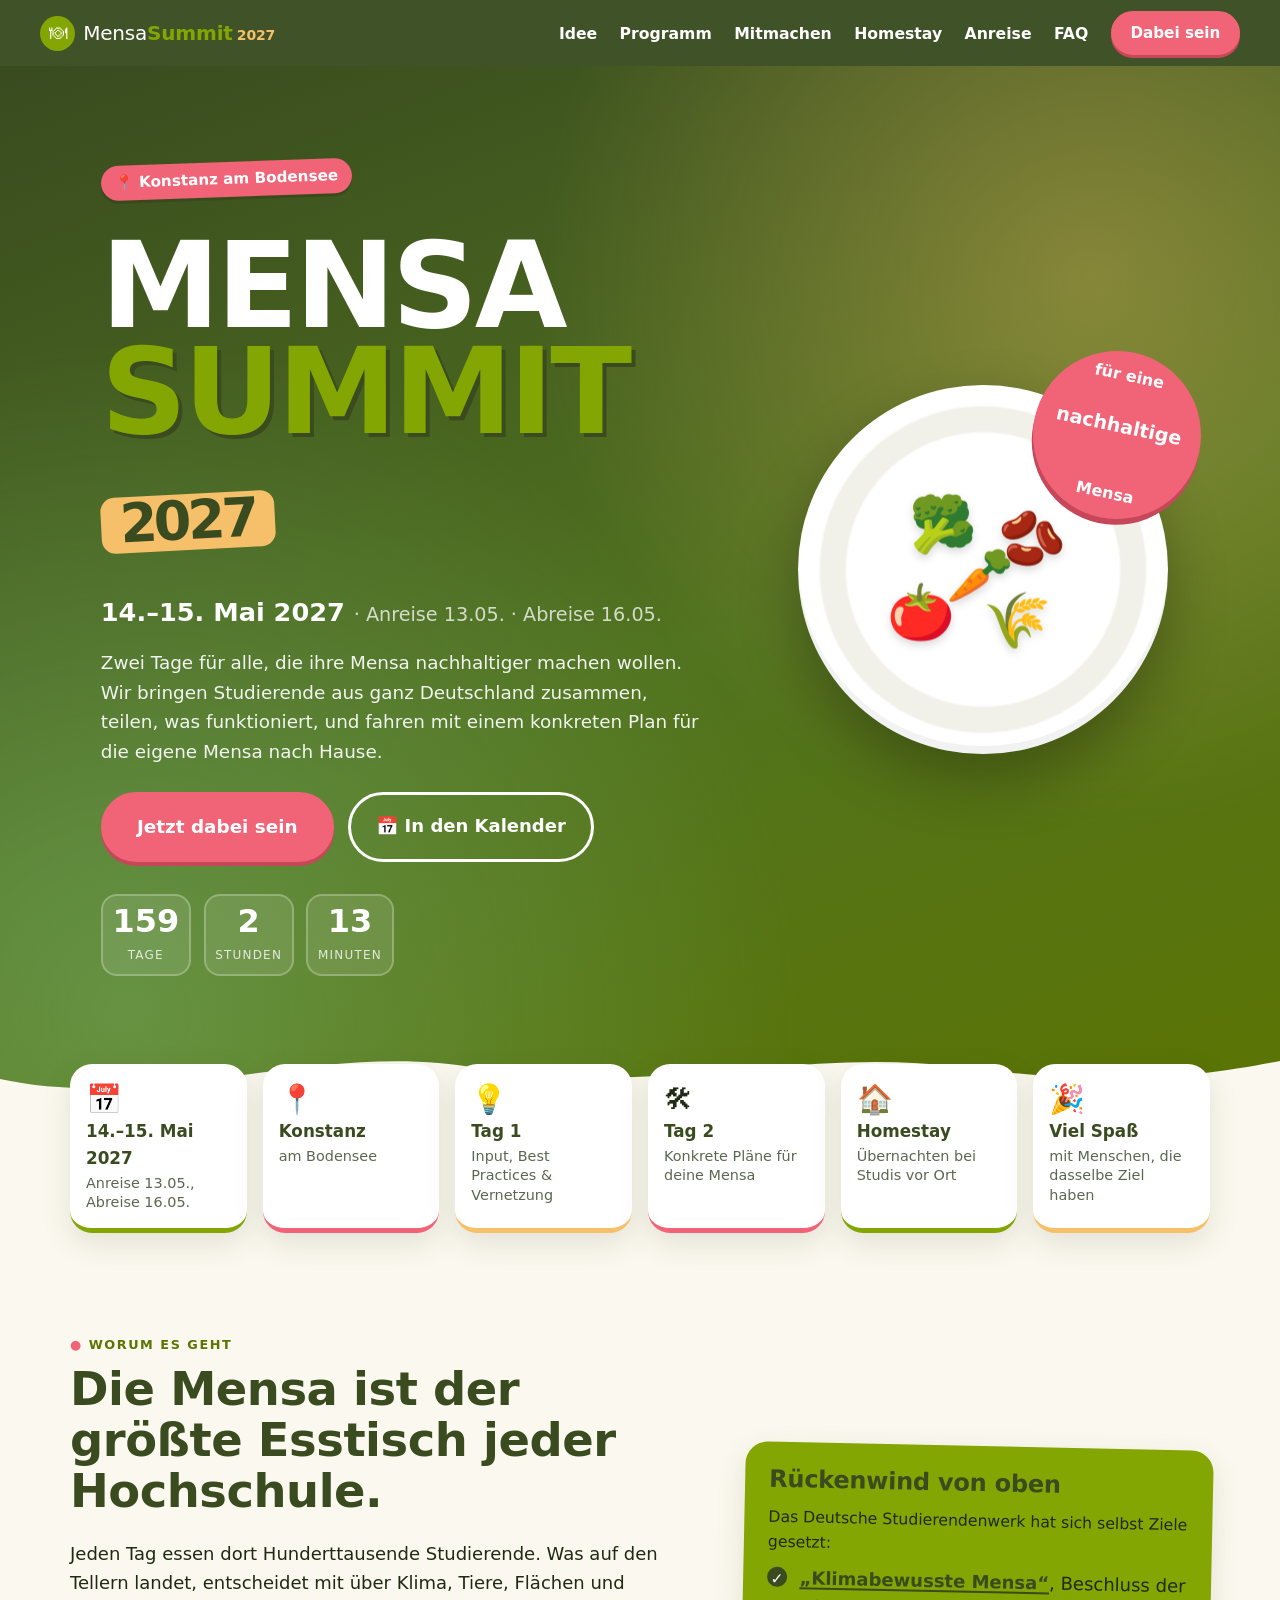
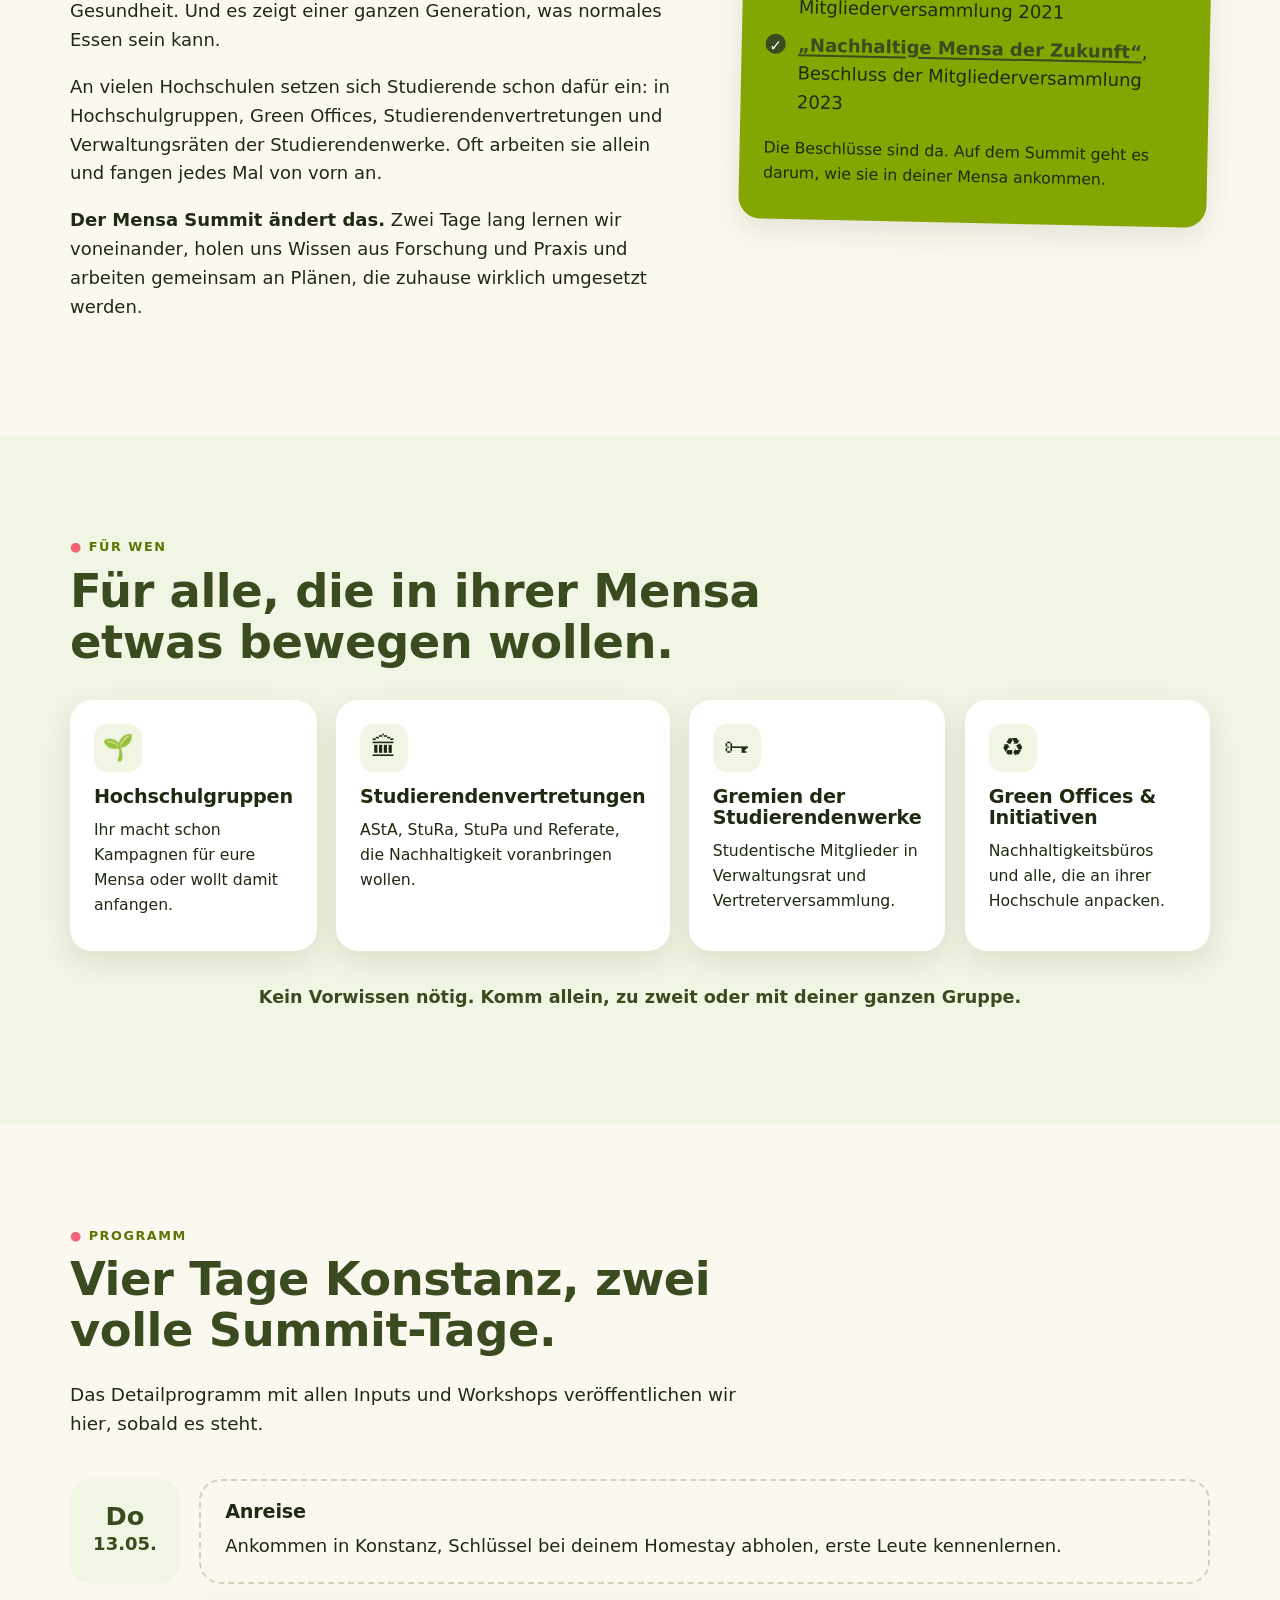
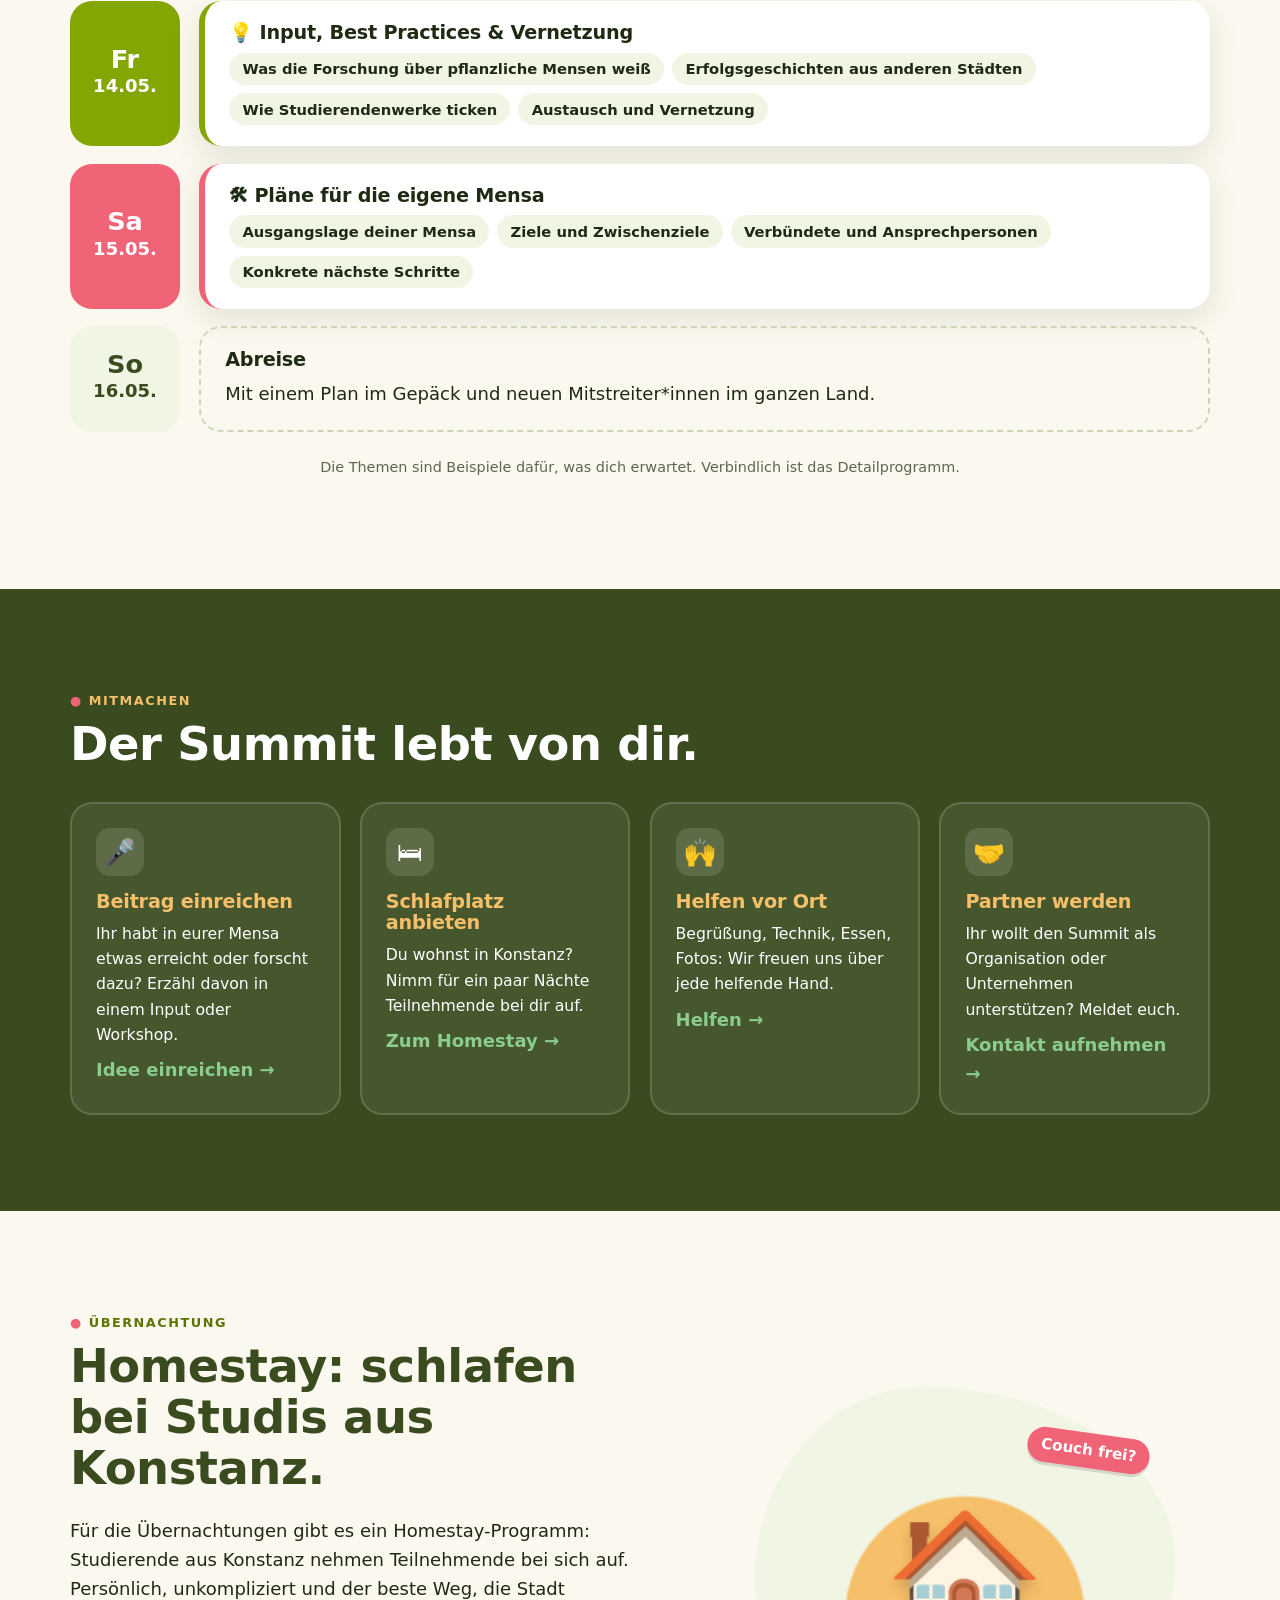
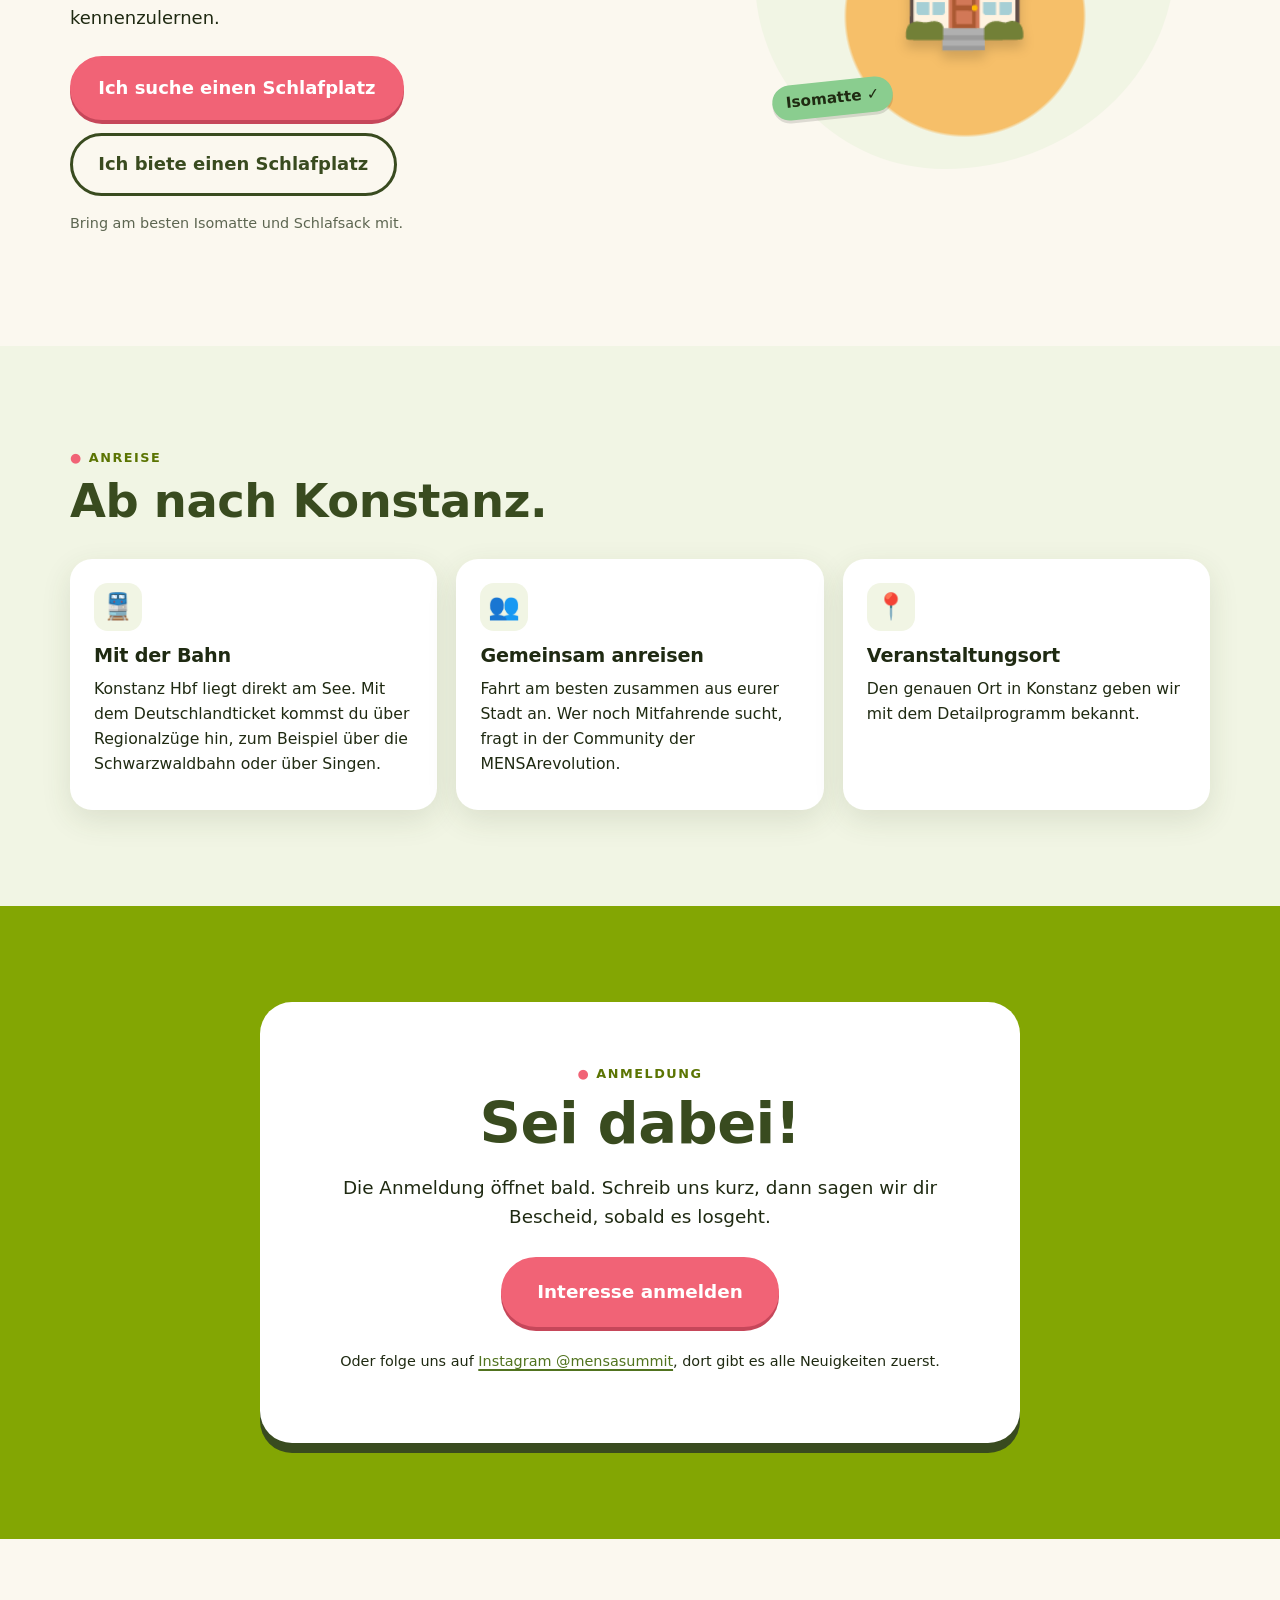
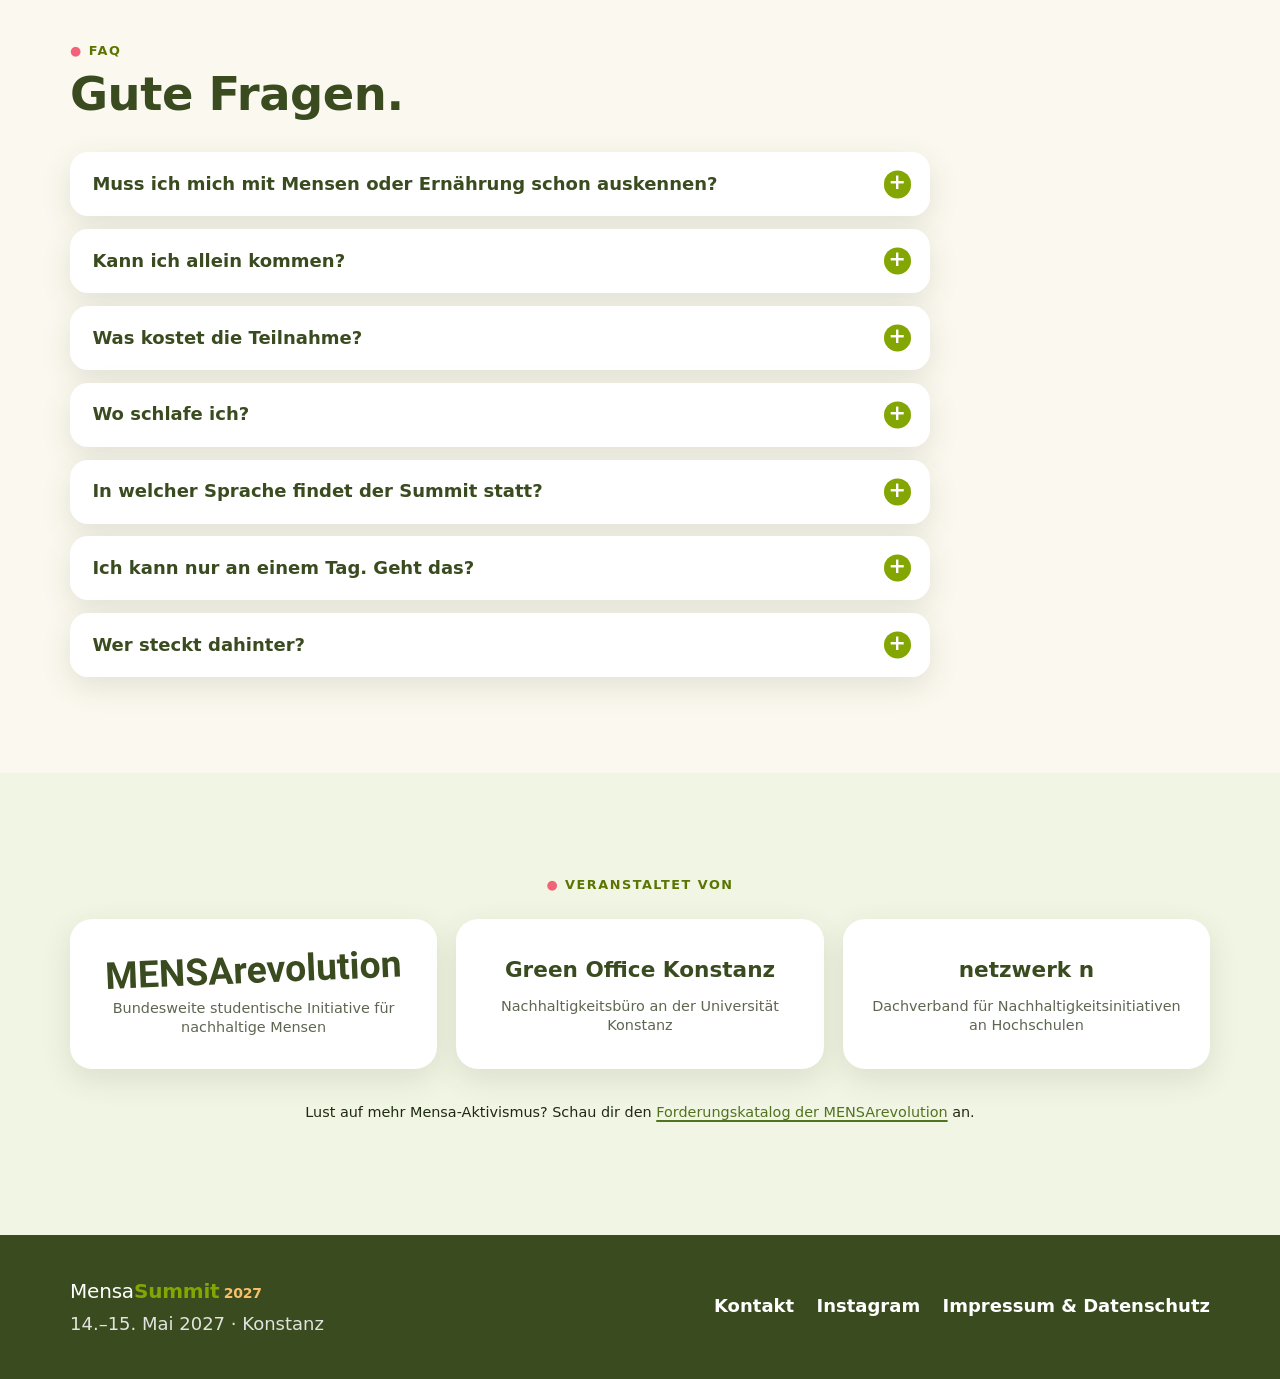
==== index.html @ f83cb402 "Mensa Summit 2027 website: one-page site, config for open links, Impressum page, share image, calend" ====
<!DOCTYPE html>
<html lang="de">
<head>
  <meta charset="utf-8">
  <meta name="viewport" content="width=device-width, initial-scale=1">
  <title>Mensa Summit 2027 · Konstanz · 14.–15. Mai</title>
  <meta name="description" content="Der Mensa Summit 2027 in Konstanz: zwei Tage für Studierende aus ganz Deutschland, die ihre Mensa nachhaltiger machen wollen. Input, Best Practices, Vernetzung und konkrete Pläne für die eigene Mensa.">
  <meta property="og:title" content="Mensa Summit 2027 · Konstanz">
  <meta property="og:description" content="14.–15. Mai 2027. Zwei Tage für nachhaltige Hochschulgastronomie: Input, Best Practices, Vernetzung und konkrete Pläne für deine Mensa.">
  <meta property="og:type" content="website">
  <meta property="og:image" content="assets/og-image.png">
  <meta name="twitter:card" content="summary_large_image">
  <meta name="theme-color" content="#394b1f">
  <link rel="icon" href="assets/favicon.svg" type="image/svg+xml">
  <link rel="preload" href="assets/fonts/heebo-latin.woff2" as="font" type="font/woff2" crossorigin>
  <link rel="stylesheet" href="styles.css">
</head>
<body>

<a class="skip" href="#main">Zum Inhalt springen</a>

<header class="nav" id="top">
  <a class="brand" href="#top" aria-label="Mensa Summit 2027, zum Seitenanfang">
    <span class="brand-mark" aria-hidden="true">🍽</span>
    <span class="brand-text">Mensa<b>Summit</b><small>2027</small></span>
  </a>
  <button class="nav-toggle" aria-expanded="false" aria-controls="nav-links" aria-label="Menü öffnen">
    <span></span><span></span><span></span>
  </button>
  <nav id="nav-links" class="nav-links">
    <a href="#idee">Idee</a>
    <a href="#programm">Programm</a>
    <a href="#mitmachen">Mitmachen</a>
    <a href="#homestay">Homestay</a>
    <a href="#anreise">Anreise</a>
    <a href="#faq">FAQ</a>
    <a class="btn btn-small" href="#anmelden" data-link="registration">Dabei sein</a>
  </nav>
</header>

<main id="main">

  <!-- HERO -->
  <section class="hero">
    <div class="hero-inner">
      <p class="hero-kicker"><span class="sticker sticker-pink">📍 Konstanz am Bodensee</span></p>
      <h1>
        <span class="line">Mensa</span>
        <span class="line line-accent">Summit</span>
        <span class="line line-year">2027</span>
      </h1>
      <p class="hero-date">14.–15. Mai 2027 <span class="muted">· Anreise 13.05. · Abreise 16.05.</span></p>
      <p class="hero-lead">Zwei Tage für alle, die ihre Mensa nachhaltiger machen wollen. Wir bringen Studierende aus ganz Deutschland zusammen, teilen, was funktioniert, und fahren mit einem konkreten Plan für die eigene Mensa nach Hause.</p>
      <div class="hero-cta">
        <a class="btn btn-big" href="#anmelden" data-link="registration">Jetzt dabei sein</a>
        <a class="btn btn-ghost" href="assets/mensa-summit-2027.ics" download>📅 In den Kalender</a>
      </div>

      <div class="countdown" aria-live="polite" data-target="2027-05-14T09:00:00+02:00">
        <div><span data-unit="d">–</span><small>Tage</small></div>
        <div><span data-unit="h">–</span><small>Stunden</small></div>
        <div><span data-unit="m">–</span><small>Minuten</small></div>
      </div>
    </div>

    <div class="hero-art" aria-hidden="true">
      <div class="plate">
        <span class="plate-emoji e1">🥦</span>
        <span class="plate-emoji e2">🫘</span>
        <span class="plate-emoji e3">🍅</span>
        <span class="plate-emoji e4">🌾</span>
        <span class="plate-emoji e5">🥕</span>
      </div>
      <span class="badge badge-rot">für eine<br><b>nachhaltige</b><br>Mensa</span>
    </div>

    <svg class="waves" viewBox="0 0 1440 120" preserveAspectRatio="none" aria-hidden="true">
      <path d="M0,64 C180,110 360,10 540,50 C720,90 900,20 1080,48 C1260,76 1350,60 1440,40 L1440,120 L0,120 Z"/>
    </svg>
  </section>

  <!-- HARD FACTS -->
  <section class="facts" aria-label="Das Wichtigste auf einen Blick">
    <ul class="fact-grid">
      <li><span class="fact-icon">📅</span><b>14.–15. Mai 2027</b><span>Anreise 13.05., Abreise 16.05.</span></li>
      <li><span class="fact-icon">📍</span><b>Konstanz</b><span>am Bodensee</span></li>
      <li><span class="fact-icon">💡</span><b>Tag 1</b><span>Input, Best Practices &amp; Vernetzung</span></li>
      <li><span class="fact-icon">🛠</span><b>Tag 2</b><span>Konkrete Pläne für deine Mensa</span></li>
      <li><span class="fact-icon">🏠</span><b>Homestay</b><span>Übernachten bei Studis vor Ort</span></li>
      <li><span class="fact-icon">🎉</span><b>Viel Spaß</b><span>mit Menschen, die dasselbe Ziel haben</span></li>
    </ul>
  </section>

  <!-- IDEE -->
  <section class="section" id="idee">
    <div class="split">
      <div>
        <p class="eyebrow">Worum es geht</p>
        <h2>Die Mensa ist der größte Esstisch jeder Hochschule.</h2>
        <p>Jeden Tag essen dort Hunderttausende Studierende. Was auf den Tellern landet, entscheidet mit über Klima, Tiere, Flächen und Gesundheit. Und es zeigt einer ganzen Generation, was normales Essen sein kann.</p>
        <p>An vielen Hochschulen setzen sich Studierende schon dafür ein: in Hochschulgruppen, Green Offices, Studierendenvertretungen und Verwaltungsräten der Studierendenwerke. Oft arbeiten sie allein und fangen jedes Mal von vorn an.</p>
        <p><b>Der Mensa Summit ändert das.</b> Zwei Tage lang lernen wir voneinander, holen uns Wissen aus Forschung und Praxis und arbeiten gemeinsam an Plänen, die zuhause wirklich umgesetzt werden.</p>
      </div>
      <aside class="card card-green">
        <h3>Rückenwind von oben</h3>
        <p>Das Deutsche Studierendenwerk hat sich selbst Ziele gesetzt:</p>
        <ul class="ticks">
          <li><a href="https://studierendenwerke.de/beitrag/klimabewusste-mensa" target="_blank" rel="noopener">„Klimabewusste Mensa“</a>, Beschluss der Mitgliederversammlung 2021</li>
          <li><a href="https://studierendenwerke.de/beitrag/nachhaltige-mensen-der-zukunft" target="_blank" rel="noopener">„Nachhaltige Mensa der Zukunft“</a>, Beschluss der Mitgliederversammlung 2023</li>
        </ul>
        <p class="small">Die Beschlüsse sind da. Auf dem Summit geht es darum, wie sie in deiner Mensa ankommen.</p>
      </aside>
    </div>
  </section>

  <!-- FÜR WEN -->
  <section class="section section-tint" id="fuer-wen">
    <p class="eyebrow">Für wen</p>
    <h2>Für alle, die in ihrer Mensa etwas bewegen wollen.</h2>
    <div class="cards cards-4">
      <article class="card"><span class="card-icon">🌱</span><h3>Hochschulgruppen</h3><p>Ihr macht schon Kampagnen für eure Mensa oder wollt damit anfangen.</p></article>
      <article class="card"><span class="card-icon">🏛</span><h3>Studierendenvertretungen</h3><p>AStA, StuRa, StuPa und Referate, die Nachhaltigkeit voranbringen wollen.</p></article>
      <article class="card"><span class="card-icon">🗝</span><h3>Gremien der Studierendenwerke</h3><p>Studentische Mitglieder in Verwaltungsrat und Vertreterversammlung.</p></article>
      <article class="card"><span class="card-icon">♻️</span><h3>Green Offices &amp; Initiativen</h3><p>Nachhaltigkeitsbüros und alle, die an ihrer Hochschule anpacken.</p></article>
    </div>
    <p class="center note">Kein Vorwissen nötig. Komm allein, zu zweit oder mit deiner ganzen Gruppe.</p>
  </section>

  <!-- PROGRAMM -->
  <section class="section" id="programm">
    <p class="eyebrow">Programm</p>
    <h2>Vier Tage Konstanz, zwei volle Summit-Tage.</h2>
    <p class="lead">Das Detailprogramm mit allen Inputs und Workshops veröffentlichen wir hier, sobald es steht.</p>

    <ol class="timeline">
      <li class="tl tl-quiet">
        <div class="tl-date"><b>Do</b><span>13.05.</span></div>
        <div class="tl-body">
          <h3>Anreise</h3>
          <p>Ankommen in Konstanz, Schlüssel bei deinem Homestay abholen, erste Leute kennenlernen.</p>
        </div>
      </li>
      <li class="tl tl-lime">
        <div class="tl-date"><b>Fr</b><span>14.05.</span></div>
        <div class="tl-body">
          <h3>💡 Input, Best Practices &amp; Vernetzung</h3>
          <ul class="chips">
            <li>Was die Forschung über pflanzliche Mensen weiß</li>
            <li>Erfolgsgeschichten aus anderen Städten</li>
            <li>Wie Studierendenwerke ticken</li>
            <li>Austausch und Vernetzung</li>
          </ul>
        </div>
      </li>
      <li class="tl tl-pink">
        <div class="tl-date"><b>Sa</b><span>15.05.</span></div>
        <div class="tl-body">
          <h3>🛠 Pläne für die eigene Mensa</h3>
          <ul class="chips">
            <li>Ausgangslage deiner Mensa</li>
            <li>Ziele und Zwischenziele</li>
            <li>Verbündete und Ansprechpersonen</li>
            <li>Konkrete nächste Schritte</li>
          </ul>
        </div>
      </li>
      <li class="tl tl-quiet">
        <div class="tl-date"><b>So</b><span>16.05.</span></div>
        <div class="tl-body">
          <h3>Abreise</h3>
          <p>Mit einem Plan im Gepäck und neuen Mitstreiter*innen im ganzen Land.</p>
        </div>
      </li>
    </ol>
    <p class="small muted center">Die Themen sind Beispiele dafür, was dich erwartet. Verbindlich ist das Detailprogramm.</p>
  </section>

  <!-- MITMACHEN -->
  <section class="section section-dark" id="mitmachen">
    <p class="eyebrow eyebrow-light">Mitmachen</p>
    <h2>Der Summit lebt von dir.</h2>
    <div class="cards cards-4">
      <article class="card card-on-dark">
        <span class="card-icon">🎤</span>
        <h3>Beitrag einreichen</h3>
        <p>Ihr habt in eurer Mensa etwas erreicht oder forscht dazu? Erzähl davon in einem Input oder Workshop.</p>
        <a class="link-arrow" href="#" data-link="submit">Idee einreichen</a>
      </article>
      <article class="card card-on-dark">
        <span class="card-icon">🛏</span>
        <h3>Schlafplatz anbieten</h3>
        <p>Du wohnst in Konstanz? Nimm für ein paar Nächte Teilnehmende bei dir auf.</p>
        <a class="link-arrow" href="#homestay">Zum Homestay</a>
      </article>
      <article class="card card-on-dark">
        <span class="card-icon">🙌</span>
        <h3>Helfen vor Ort</h3>
        <p>Begrüßung, Technik, Essen, Fotos: Wir freuen uns über jede helfende Hand.</p>
        <a class="link-arrow" href="#" data-link="helpers">Helfen</a>
      </article>
      <article class="card card-on-dark">
        <span class="card-icon">🤝</span>
        <h3>Partner werden</h3>
        <p>Ihr wollt den Summit als Organisation oder Unternehmen unterstützen? Meldet euch.</p>
        <a class="link-arrow" href="#" data-link="partners">Kontakt aufnehmen</a>
      </article>
    </div>
  </section>

  <!-- HOMESTAY -->
  <section class="section" id="homestay">
    <div class="split split-reverse">
      <div>
        <p class="eyebrow">Übernachtung</p>
        <h2>Homestay: schlafen bei Studis aus Konstanz.</h2>
        <p>Für die Übernachtungen gibt es ein Homestay-Programm: Studierende aus Konstanz nehmen Teilnehmende bei sich auf. Persönlich, unkompliziert und der beste Weg, die Stadt kennenzulernen.</p>
        <div class="two-btn">
          <a class="btn" href="#" data-link="homestaySeek">Ich suche einen Schlafplatz</a>
          <a class="btn btn-ghost-dark" href="#" data-link="homestayOffer">Ich biete einen Schlafplatz</a>
        </div>
        <p class="small muted">Bring am besten Isomatte und Schlafsack mit.</p>
      </div>
      <div class="homestay-art" aria-hidden="true">
        <span class="house">🏠</span>
        <span class="sticker sticker-yellow">Couch frei?</span>
        <span class="sticker sticker-mint">Isomatte ✓</span>
      </div>
    </div>
  </section>

  <!-- ANREISE -->
  <section class="section section-tint" id="anreise">
    <p class="eyebrow">Anreise</p>
    <h2>Ab nach Konstanz.</h2>
    <div class="cards cards-3">
      <article class="card">
        <span class="card-icon">🚆</span>
        <h3>Mit der Bahn</h3>
        <p>Konstanz Hbf liegt direkt am See. Mit dem Deutschlandticket kommst du über Regionalzüge hin, zum Beispiel über die Schwarzwaldbahn oder über Singen.</p>
      </article>
      <article class="card">
        <span class="card-icon">👥</span>
        <h3>Gemeinsam anreisen</h3>
        <p>Fahrt am besten zusammen aus eurer Stadt an. Wer noch Mitfahrende sucht, fragt in der Community der MENSArevolution.</p>
      </article>
      <article class="card">
        <span class="card-icon">📍</span>
        <h3>Veranstaltungsort</h3>
        <p>Den genauen Ort in Konstanz geben wir mit dem Detailprogramm bekannt.</p>
      </article>
    </div>
  </section>

  <!-- ANMELDEN -->
  <section class="section signup" id="anmelden">
    <div class="signup-box">
      <p class="eyebrow">Anmeldung</p>
      <h2>Sei dabei!</h2>
      <p class="lead" data-text="registrationNote">Die Anmeldung öffnet bald. Trag dich ein, dann sagen wir dir Bescheid, sobald es losgeht.</p>
      <a class="btn btn-big" href="#" data-link="registration" data-label="registrationLabel">Interesse anmelden</a>
      <p class="small">Oder folge uns auf <a href="https://www.instagram.com/mensasummit/" target="_blank" rel="noopener">Instagram @mensasummit</a>, dort gibt es alle Neuigkeiten zuerst.</p>
    </div>
  </section>

  <!-- FAQ -->
  <section class="section" id="faq">
    <p class="eyebrow">FAQ</p>
    <h2>Gute Fragen.</h2>
    <div class="faq">
      <details>
        <summary>Muss ich mich mit Mensen oder Ernährung schon auskennen?</summary>
        <p>Nein. Am ersten Tag gibt es Input für alle, und am zweiten Tag arbeitest du in kleinen Gruppen mit Leuten, die schon Erfahrung haben.</p>
      </details>
      <details>
        <summary>Kann ich allein kommen?</summary>
        <p>Klar. Der erste Tag ist auch zum Vernetzen da, du lernst also schnell Leute kennen. Und beim Homestay bist du sowieso nicht allein.</p>
      </details>
      <details>
        <summary>Was kostet die Teilnahme?</summary>
        <p>Alle Infos zu Kosten und Förderung der Anreise veröffentlichen wir mit der Anmeldung.</p>
      </details>
      <details>
        <summary>Wo schlafe ich?</summary>
        <p>Über das <a href="#homestay">Homestay-Programm</a> bei Studierenden aus Konstanz. Wer lieber unabhängig ist, findet in Konstanz auch Hostels und Pensionen.</p>
      </details>
      <details>
        <summary>In welcher Sprache findet der Summit statt?</summary>
        <p>Auf Deutsch.</p>
      </details>
      <details>
        <summary>Ich kann nur an einem Tag. Geht das?</summary>
        <p>Am meisten hast du von beiden Tagen, weil der zweite auf dem ersten aufbaut. Schreib uns trotzdem, wir finden eine Lösung.</p>
      </details>
      <details>
        <summary>Wer steckt dahinter?</summary>
        <p>Der Summit wird von der MENSArevolution, dem Green Office Konstanz und dem netzwerk n organisiert, ehrenamtlich und von Studierenden für Studierende.</p>
      </details>
    </div>
  </section>

  <!-- VERANSTALTER -->
  <section class="section section-tint organisers" id="veranstalter">
    <p class="eyebrow">Veranstaltet von</p>
    <div class="org-row">
      <a class="org" href="https://mensarevolution.de" target="_blank" rel="noopener">
        <img src="assets/mensarevolution.svg" alt="MENSArevolution" loading="lazy">
        <span>Bundesweite studentische Initiative für nachhaltige Mensen</span>
      </a>
      <div class="org">
        <b class="org-name">Green Office Konstanz</b>
        <span>Nachhaltigkeitsbüro an der Universität Konstanz</span>
      </div>
      <a class="org" href="https://netzwerk-n.org" target="_blank" rel="noopener">
        <b class="org-name">netzwerk n</b>
        <span>Dachverband für Nachhaltigkeitsinitiativen an Hochschulen</span>
      </a>
    </div>
    <p class="center small">Lust auf mehr Mensa-Aktivismus? Schau dir den <a href="https://mensarevolution.de/forderungen" target="_blank" rel="noopener">Forderungskatalog der MENSArevolution</a> an.</p>
  </section>

</main>

<footer class="footer">
  <div class="footer-inner">
    <div>
      <p class="brand-text brand-footer">Mensa<b>Summit</b><small>2027</small></p>
      <p>14.–15. Mai 2027 · Konstanz</p>
    </div>
    <div class="footer-links">
      <a href="#" data-link="contactMail">Kontakt</a>
      <a href="https://www.instagram.com/mensasummit/" target="_blank" rel="noopener">Instagram</a>
      <a href="impressum.html">Impressum &amp; Datenschutz</a>
    </div>
  </div>
</footer>

<script src="config.js"></script>
<script src="script.js"></script>
</body>
</html>
---- styles.css ----
/* Mensa Summit 2027 — colours from the MENSArevolution palette */

@font-face {
  font-family: "Heebo";
  font-style: normal;
  font-weight: 400 900;
  font-display: swap;
  src: url("assets/fonts/heebo-latin.woff2") format("woff2");
  unicode-range: U+0000-00FF, U+0131, U+0152-0153, U+02BB-02BC, U+02C6, U+02DA, U+02DC, U+0304, U+0308, U+0329, U+2000-206F, U+20AC, U+2122, U+2191, U+2193, U+2212, U+2215, U+FEFF, U+FFFD;
}
@font-face {
  font-family: "Heebo";
  font-style: normal;
  font-weight: 400 900;
  font-display: swap;
  src: url("assets/fonts/heebo-latin-ext.woff2") format("woff2");
  unicode-range: U+0100-02BA, U+02BD-02C5, U+02C7-02CC, U+02CE-02D7, U+02DD-02FF, U+1E00-1E9F, U+20A0-20AB, U+20AD-20C4, U+2C60-2C7F, U+A720-A7FF;
}

:root {
  --lime: #83a603;
  --lime-dark: #5b7402;
  --forest: #394b1f;
  --forest-2: #51731f;
  --pink: #f16376;
  --mint: #8acd8f;
  --sun: #f6bf69;
  --cream: #fbf8ef;
  --tint: #f1f5e4;
  --ink: #1f2a12;
  --muted: #5d6651;
  --radius: 22px;
  --shadow: 0 10px 30px rgba(57, 75, 31, .12);
  --max: 1140px;
}

*, *::before, *::after { box-sizing: border-box; }
html { scroll-behavior: smooth; scroll-padding-top: 84px; }
@media (prefers-reduced-motion: reduce) { html { scroll-behavior: auto; } }

body {
  margin: 0;
  font-family: "Heebo", system-ui, -apple-system, "Segoe UI", Roboto, sans-serif;
  font-size: 18px;
  line-height: 1.6;
  color: var(--ink);
  background: var(--cream);
  -webkit-font-smoothing: antialiased;
}

img { max-width: 100%; display: block; }
a { color: var(--forest-2); text-decoration-thickness: 2px; text-underline-offset: 3px; }
a:hover { color: var(--pink); }
h1, h2, h3 { line-height: 1.1; margin: 0 0 .5em; letter-spacing: -.01em; }
h2 { font-size: clamp(1.9rem, 4vw, 2.9rem); font-weight: 900; color: var(--forest); max-width: 22ch; }
h3 { font-size: 1.2rem; font-weight: 800; }
p { margin: 0 0 1em; }
.small { font-size: .9rem; }
.muted { color: var(--muted); }
.center { text-align: center; margin-left: auto; margin-right: auto; }
.lead { font-size: 1.15rem; max-width: 60ch; }

.skip { position: absolute; left: -999px; top: 0; background: var(--forest); color: #fff; padding: .6em 1em; z-index: 100; }
.skip:focus { left: 1rem; }

:focus-visible { outline: 3px solid var(--pink); outline-offset: 3px; border-radius: 6px; }

/* ---------- Buttons & stickers ---------- */
.btn {
  display: inline-flex; align-items: center; gap: .4em;
  padding: .8em 1.4em;
  border-radius: 999px;
  background: var(--pink);
  color: #fff;
  font-weight: 800;
  text-decoration: none;
  border: 3px solid var(--pink);
  box-shadow: 0 4px 0 #c6475a;
  transition: transform .15s ease, box-shadow .15s ease, background .15s;
}
.btn:hover { color: #fff; transform: translateY(-2px); box-shadow: 0 6px 0 #c6475a; }
.btn:active { transform: translateY(2px); box-shadow: 0 1px 0 #c6475a; }
.btn-big { font-size: 1.15rem; padding: .95em 1.8em; }
.btn-small { padding: .45em 1.1em; font-size: .95rem; box-shadow: 0 3px 0 #c6475a; }
.btn-ghost { background: transparent; color: #fff; border-color: #fff; box-shadow: none; }
.btn-ghost:hover { background: rgba(255,255,255,.12); box-shadow: none; }
.btn-ghost-dark { background: transparent; color: var(--forest); border-color: var(--forest); box-shadow: none; }
.btn-ghost-dark:hover { background: var(--forest); color: #fff; box-shadow: none; }

.sticker {
  display: inline-block;
  padding: .35em .9em;
  border-radius: 999px;
  font-weight: 800;
  font-size: .95rem;
  transform: rotate(-2deg);
  box-shadow: 0 3px 0 rgba(0,0,0,.12);
}
.sticker-pink { background: var(--pink); color: #fff; }
.sticker-yellow { background: var(--sun); color: var(--ink); }
.sticker-mint { background: var(--mint); color: var(--ink); }

.eyebrow {
  display: inline-block;
  font-weight: 800;
  text-transform: uppercase;
  letter-spacing: .12em;
  font-size: .8rem;
  color: var(--lime-dark);
  margin-bottom: .6em;
}
.eyebrow::before { content: "● "; color: var(--pink); }
.eyebrow-light { color: var(--sun); }

/* ---------- Nav ---------- */
.nav {
  position: sticky; top: 0; z-index: 50;
  display: flex; align-items: center; justify-content: space-between;
  padding: .7rem clamp(1rem, 4vw, 2.5rem);
  background: rgba(57, 75, 31, .96);
  backdrop-filter: blur(8px);
  color: #fff;
}
.brand { display: flex; align-items: center; gap: .5rem; color: #fff; text-decoration: none; }
.brand:hover { color: #fff; }
.brand-mark {
  display: grid; place-items: center;
  width: 2.2rem; height: 2.2rem;
  background: var(--lime); border-radius: 50%;
  font-size: 1.15rem;
}
.brand-text { font-weight: 500; font-size: 1.25rem; letter-spacing: -.01em; }
.brand-text b { font-weight: 900; color: var(--lime); }
.brand-text small { font-weight: 800; font-size: .7em; margin-left: .3em; color: var(--sun); }
.nav-links { display: flex; align-items: center; gap: 1.4rem; }
.nav-links a:not(.btn) { color: #fff; text-decoration: none; font-weight: 600; font-size: .98rem; }
.nav-links a:not(.btn):hover { color: var(--sun); }
.nav-toggle { display: none; background: none; border: 0; padding: .4rem; cursor: pointer; }
.nav-toggle span { display: block; width: 26px; height: 3px; margin: 5px 0; background: #fff; border-radius: 3px; transition: transform .2s, opacity .2s; }
.nav-toggle[aria-expanded="true"] span:nth-child(1) { transform: translateY(8px) rotate(45deg); }
.nav-toggle[aria-expanded="true"] span:nth-child(2) { opacity: 0; }
.nav-toggle[aria-expanded="true"] span:nth-child(3) { transform: translateY(-8px) rotate(-45deg); }

@media (max-width: 900px) {
  .nav-toggle { display: block; }
  .nav-links {
    position: absolute; top: 100%; left: 0; right: 0;
    flex-direction: column; align-items: flex-start; gap: 0;
    background: var(--forest);
    padding: .5rem 1.25rem 1.25rem;
    display: none;
  }
  .nav-links.open { display: flex; }
  .nav-links a:not(.btn) { padding: .7rem 0; width: 100%; border-bottom: 1px solid rgba(255,255,255,.12); }
  .nav-links .btn { margin-top: 1rem; }
}

/* ---------- Hero ---------- */
.hero {
  position: relative;
  overflow: hidden;
  background:
    radial-gradient(circle at 85% 20%, rgba(246,191,105,.35), transparent 40%),
    radial-gradient(circle at 10% 90%, rgba(138,205,143,.35), transparent 45%),
    linear-gradient(160deg, var(--forest) 0%, var(--forest-2) 55%, var(--lime-dark) 100%);
  color: #fff;
  padding: clamp(3rem, 8vw, 6rem) clamp(1rem, 4vw, 2.5rem) clamp(6rem, 12vw, 9rem);
  display: grid;
  grid-template-columns: minmax(0, 1.2fr) minmax(0, .8fr);
  gap: 2rem;
  align-items: center;
}
.hero-inner { max-width: 640px; justify-self: end; width: 100%; }
.hero h1 {
  font-size: clamp(3.6rem, 11vw, 7.5rem);
  font-weight: 900;
  line-height: .88;
  margin: .3em 0 .35em;
  text-transform: uppercase;
  letter-spacing: -.03em;
}
.hero h1 .line { display: block; }
.hero h1 .line-accent { color: var(--lime); -webkit-text-stroke: 0; text-shadow: 4px 4px 0 var(--forest); }
.hero h1 .line-year {
  display: inline-block;
  font-size: .45em;
  background: var(--sun);
  color: var(--forest);
  padding: .05em .35em .1em;
  border-radius: 14px;
  transform: rotate(-3deg);
  margin-top: .2em;
}
.hero-date { font-size: clamp(1.2rem, 2.4vw, 1.6rem); font-weight: 800; margin-bottom: .6em; }
.hero-date .muted { color: rgba(255,255,255,.75); font-weight: 500; font-size: .75em; }
.hero-lead { font-size: 1.15rem; max-width: 52ch; color: rgba(255,255,255,.92); }
.hero-cta { display: flex; flex-wrap: wrap; gap: .9rem; margin: 1.6rem 0 2rem; }

.countdown { display: flex; gap: .8rem; }
.countdown > div {
  min-width: 86px;
  text-align: center;
  background: rgba(255,255,255,.1);
  border: 2px solid rgba(255,255,255,.25);
  border-radius: 16px;
  padding: .5rem .6rem .4rem;
}
.countdown span { display: block; font-size: 2rem; font-weight: 900; line-height: 1.1; font-variant-numeric: tabular-nums; }
.countdown small { font-size: .75rem; text-transform: uppercase; letter-spacing: .1em; opacity: .8; }
.countdown-live { font-size: 1.4rem; font-weight: 900; }

.hero-art { position: relative; justify-self: start; width: min(100%, 420px); aspect-ratio: 1; }
.plate {
  position: absolute; inset: 6%;
  border-radius: 50%;
  background: radial-gradient(circle, #fff 0 52%, #f1f1ea 53% 62%, #fff 63% 100%);
  box-shadow: 0 25px 60px rgba(0,0,0,.3), inset 0 -8px 0 rgba(0,0,0,.05);
  animation: spin 60s linear infinite;
}
.plate-emoji { position: absolute; font-size: clamp(2.2rem, 5vw, 3.4rem); filter: drop-shadow(0 4px 4px rgba(0,0,0,.15)); }
.e1 { top: 26%; left: 30%; }
.e2 { top: 30%; left: 54%; }
.e3 { top: 50%; left: 24%; }
.e4 { top: 52%; left: 50%; }
.e5 { top: 40%; left: 40%; }
.badge {
  position: absolute; right: -2%; top: -2%;
  width: 40%; aspect-ratio: 1;
  display: grid; place-items: center; text-align: center;
  background: var(--pink); color: #fff;
  border-radius: 50%;
  font-size: clamp(.8rem, 1.6vw, 1rem); line-height: 1.15; font-weight: 600;
  box-shadow: 0 6px 0 #c6475a;
}
.badge b { font-weight: 900; font-size: 1.2em; }
.badge-rot { transform: rotate(12deg); }
@keyframes spin { to { transform: rotate(360deg); } }
@media (prefers-reduced-motion: reduce) { .plate { animation: none; } }

.waves { position: absolute; left: 0; right: 0; bottom: -1px; width: 100%; height: 90px; fill: var(--cream); }

@media (max-width: 900px) {
  .hero { grid-template-columns: 1fr; }
  .hero-inner { justify-self: start; }
  .hero-art { width: 70%; max-width: 300px; justify-self: center; order: -1; margin-top: -1rem; }
}

/* ---------- Facts ---------- */
.facts { padding: 0 clamp(1rem, 4vw, 2.5rem); margin-top: -3.5rem; position: relative; z-index: 2; }
.fact-grid {
  list-style: none; margin: 0 auto; padding: 0;
  max-width: var(--max);
  display: grid; grid-template-columns: repeat(6, 1fr); gap: 1rem;
}
.fact-grid li {
  background: #fff;
  border-radius: var(--radius);
  padding: 1.1rem 1rem 1rem;
  box-shadow: var(--shadow);
  display: flex; flex-direction: column; gap: .1rem;
  border-bottom: 5px solid var(--lime);
}
.fact-grid li:nth-child(2n) { border-bottom-color: var(--pink); }
.fact-grid li:nth-child(3n) { border-bottom-color: var(--sun); }
.fact-icon { font-size: 1.8rem; line-height: 1.2; }
.fact-grid b { color: var(--forest); font-size: 1.05rem; }
.fact-grid li span:last-child { font-size: .9rem; color: var(--muted); line-height: 1.35; }
@media (max-width: 1000px) { .fact-grid { grid-template-columns: repeat(3, 1fr); } }
@media (max-width: 560px) { .fact-grid { grid-template-columns: repeat(2, 1fr); } }

/* ---------- Sections ---------- */
.section {
  --pad: max(clamp(1rem, 4vw, 2.5rem), calc((100% - var(--max)) / 2));
  padding: clamp(3.5rem, 8vw, 6rem) var(--pad);
}
.section-tint { background: var(--tint); }
.section-dark { background: var(--forest); color: #fff; }
.section-dark h2 { color: #fff; }

.split { display: grid; grid-template-columns: 1.3fr 1fr; gap: clamp(2rem, 5vw, 4rem); align-items: center; }
.split-reverse { grid-template-columns: 1.2fr 1fr; }
@media (max-width: 860px) { .split, .split-reverse { grid-template-columns: 1fr; } }

.cards { display: grid; gap: 1.2rem; margin-top: 2rem; }
.cards-3 { grid-template-columns: repeat(3, 1fr); }
.cards-4 { grid-template-columns: repeat(4, 1fr); }
@media (max-width: 1000px) { .cards-4 { grid-template-columns: repeat(2, 1fr); } }
@media (max-width: 760px) { .cards-3 { grid-template-columns: 1fr; } }
@media (max-width: 560px) { .cards-4 { grid-template-columns: 1fr; } }

.card {
  background: #fff;
  border-radius: var(--radius);
  padding: 1.5rem;
  box-shadow: var(--shadow);
  transition: transform .2s ease;
}
.card:hover { transform: translateY(-4px) rotate(-.4deg); }
.card p { font-size: .98rem; margin-bottom: .6em; }
.card-icon {
  display: grid; place-items: center;
  width: 3rem; height: 3rem;
  border-radius: 14px;
  background: var(--tint);
  font-size: 1.6rem;
  margin-bottom: .9rem;
}
.card-green { background: var(--lime); color: var(--ink); transform: rotate(1.2deg); }
.card-green:hover { transform: rotate(0); }
.card-green h3 { font-size: 1.5rem; color: var(--forest); }
.card-green a { color: var(--forest); font-weight: 700; }
.card-green a:hover { color: #fff; }
.card-on-dark { background: rgba(255,255,255,.07); border: 2px solid rgba(255,255,255,.15); box-shadow: none; color: #fff; }
.card-on-dark .card-icon { background: rgba(255,255,255,.12); }
.card-on-dark h3 { color: var(--sun); }

.link-arrow { font-weight: 800; color: var(--mint); text-decoration: none; }
.link-arrow::after { content: " →"; transition: margin .15s; }
.link-arrow:hover { color: var(--sun); }
.link-arrow:hover::after { margin-left: .25em; }

.ticks { list-style: none; padding: 0; margin: 0 0 1em; }
.ticks li { position: relative; padding-left: 1.8em; margin-bottom: .5em; }
.ticks li::before { content: "✓"; position: absolute; left: 0; top: 0; font-weight: 900; color: #fff; background: var(--forest); width: 1.3em; height: 1.3em; border-radius: 50%; display: grid; place-items: center; font-size: .85em; margin-top: .2em; }

.note { margin-top: 2rem; font-weight: 700; color: var(--forest); font-size: 1.1rem; }

/* ---------- Timeline ---------- */
.timeline { list-style: none; padding: 0; margin-top: 2.5rem; display: grid; gap: 1.1rem; }
.tl { display: grid; grid-template-columns: 110px 1fr; gap: 1.2rem; align-items: stretch; }
.tl-date {
  border-radius: var(--radius);
  display: flex; flex-direction: column; align-items: center; justify-content: center;
  padding: 1rem .5rem;
  background: var(--tint); color: var(--forest);
}
.tl-date b { font-size: 1.6rem; font-weight: 900; line-height: 1; }
.tl-date span { font-weight: 700; }
.tl-body { background: #fff; border-radius: var(--radius); padding: 1.3rem 1.5rem; box-shadow: var(--shadow); }
.tl-body p { margin: 0; }
.tl-lime .tl-date { background: var(--lime); color: #fff; }
.tl-pink .tl-date { background: var(--pink); color: #fff; }
.tl-lime .tl-body { border-left: 6px solid var(--lime); }
.tl-pink .tl-body { border-left: 6px solid var(--pink); }
.tl-quiet .tl-body { background: transparent; box-shadow: none; border: 2px dashed #cdd5b8; }
.chips { list-style: none; padding: 0; margin: .3rem 0 0; display: flex; flex-wrap: wrap; gap: .5rem; }
.chips li { background: var(--tint); border-radius: 999px; padding: .3em .9em; font-size: .92rem; font-weight: 600; }
.timeline + p { margin-top: 1.5rem; }
@media (max-width: 560px) { .tl { grid-template-columns: 74px 1fr; gap: .7rem; } .tl-body { padding: 1rem; } }

/* ---------- Homestay ---------- */
.two-btn { display: flex; flex-wrap: wrap; gap: .8rem; margin: 1.5rem 0 1rem; }
.homestay-art {
  position: relative;
  aspect-ratio: 1.1;
  background: radial-gradient(circle at 50% 60%, var(--sun) 0 38%, transparent 39%), var(--tint);
  border-radius: 40% 60% 55% 45% / 50% 45% 55% 50%;
  display: grid; place-items: center;
  max-width: 420px; width: 100%; margin: 0 auto;
}
.house { font-size: clamp(5rem, 12vw, 8rem); filter: drop-shadow(0 8px 6px rgba(0,0,0,.15)); }
.homestay-art .sticker-yellow { position: absolute; top: 12%; right: 6%; transform: rotate(8deg); background: var(--pink); color: #fff; }
.homestay-art .sticker-mint { position: absolute; bottom: 14%; left: 4%; transform: rotate(-6deg); }

/* ---------- Signup ---------- */
.signup { background: var(--lime); }
.signup-box {
  background: #fff;
  border-radius: 32px;
  padding: clamp(2rem, 5vw, 3.5rem);
  text-align: center;
  box-shadow: 0 10px 0 var(--forest);
  max-width: 760px;
  margin: 0 auto;
}
.signup-box h2 { margin: 0 auto .3em; font-size: clamp(2.4rem, 6vw, 3.6rem); }
.signup-box .lead { margin: 0 auto 1.6rem; }
.signup-box .btn { margin-bottom: 1.4rem; }

/* ---------- FAQ ---------- */
.faq { display: grid; gap: .8rem; margin-top: 2rem; max-width: 860px; }
.faq details { background: #fff; border-radius: 18px; box-shadow: var(--shadow); overflow: hidden; }
.faq summary {
  cursor: pointer; list-style: none;
  padding: 1.1rem 3.2rem 1.1rem 1.4rem;
  font-weight: 800; color: var(--forest);
  position: relative;
}
.faq summary::-webkit-details-marker { display: none; }
.faq summary::after {
  content: "+"; position: absolute; right: 1.2rem; top: 50%; transform: translateY(-50%);
  width: 1.7rem; height: 1.7rem; border-radius: 50%;
  background: var(--lime); color: #fff; font-size: 1.3rem; line-height: 1.6rem; text-align: center;
  transition: transform .2s, background .2s;
}
.faq details[open] summary::after { content: "–"; background: var(--pink); }
.faq details p { padding: 0 1.4rem 1.2rem; margin: 0; }

/* ---------- Organisers ---------- */
.organisers { text-align: center; }
.org-row { display: grid; grid-template-columns: repeat(3, 1fr); gap: 1.2rem; margin: 1rem auto 2rem; }
.org {
  background: #fff; border-radius: var(--radius); padding: 1.6rem 1.2rem;
  display: flex; flex-direction: column; align-items: center; justify-content: center; gap: .6rem;
  text-decoration: none; color: var(--ink); box-shadow: var(--shadow);
  min-height: 150px;
}
.org img { height: 38px; width: auto; }
.org-name { font-size: 1.35rem; font-weight: 900; color: var(--forest); }
.org span { font-size: .9rem; color: var(--muted); line-height: 1.35; }
a.org:hover { color: var(--ink); transform: translateY(-3px); }
@media (max-width: 760px) { .org-row { grid-template-columns: 1fr; } }

/* ---------- Footer ---------- */
.footer { background: var(--forest); color: rgba(255,255,255,.85); padding: 2.5rem clamp(1rem, 4vw, 2.5rem); }
.footer-inner { max-width: var(--max); margin: 0 auto; display: flex; flex-wrap: wrap; justify-content: space-between; gap: 1.5rem; align-items: center; }
.footer p { margin: 0; }
.brand-footer { color: #fff; margin-bottom: .2rem !important; }
.footer-links { display: flex; flex-wrap: wrap; gap: 1.4rem; }
.footer-links a { color: #fff; font-weight: 600; text-decoration: none; }
.footer-links a:hover { color: var(--sun); }

/* ---------- Legal page ---------- */
.legal { max-width: 760px; margin: 0 auto; padding: 3rem 1.25rem 5rem; }
.legal h1 { font-size: 2.4rem; color: var(--forest); font-weight: 900; }
.legal h2 { font-size: 1.4rem; margin-top: 2rem; }
.todo { background: #fff3c4; border-left: 5px solid var(--sun); padding: .2em .5em; }

/* ---------- Reveal ---------- */
.reveal { opacity: 0; transform: translateY(18px); transition: opacity .6s ease, transform .6s ease; }
.reveal.in { opacity: 1; transform: none; }
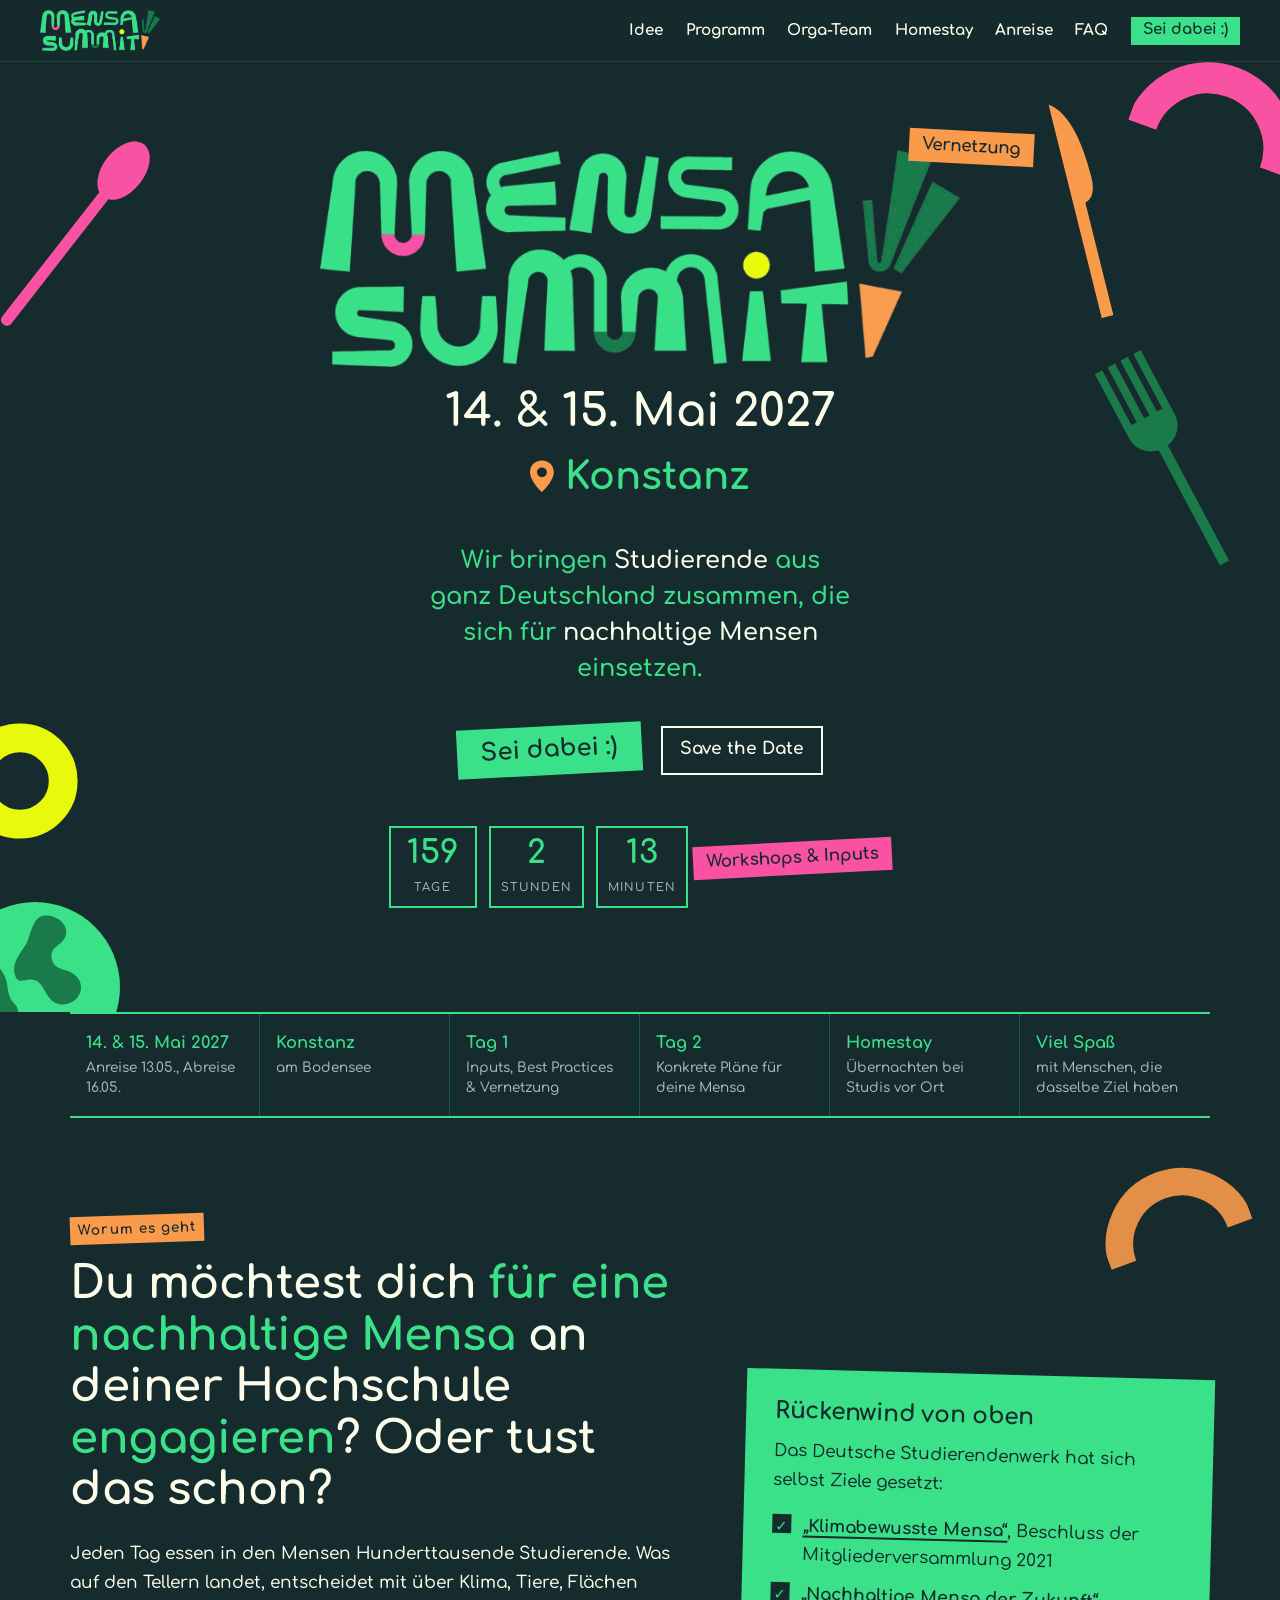
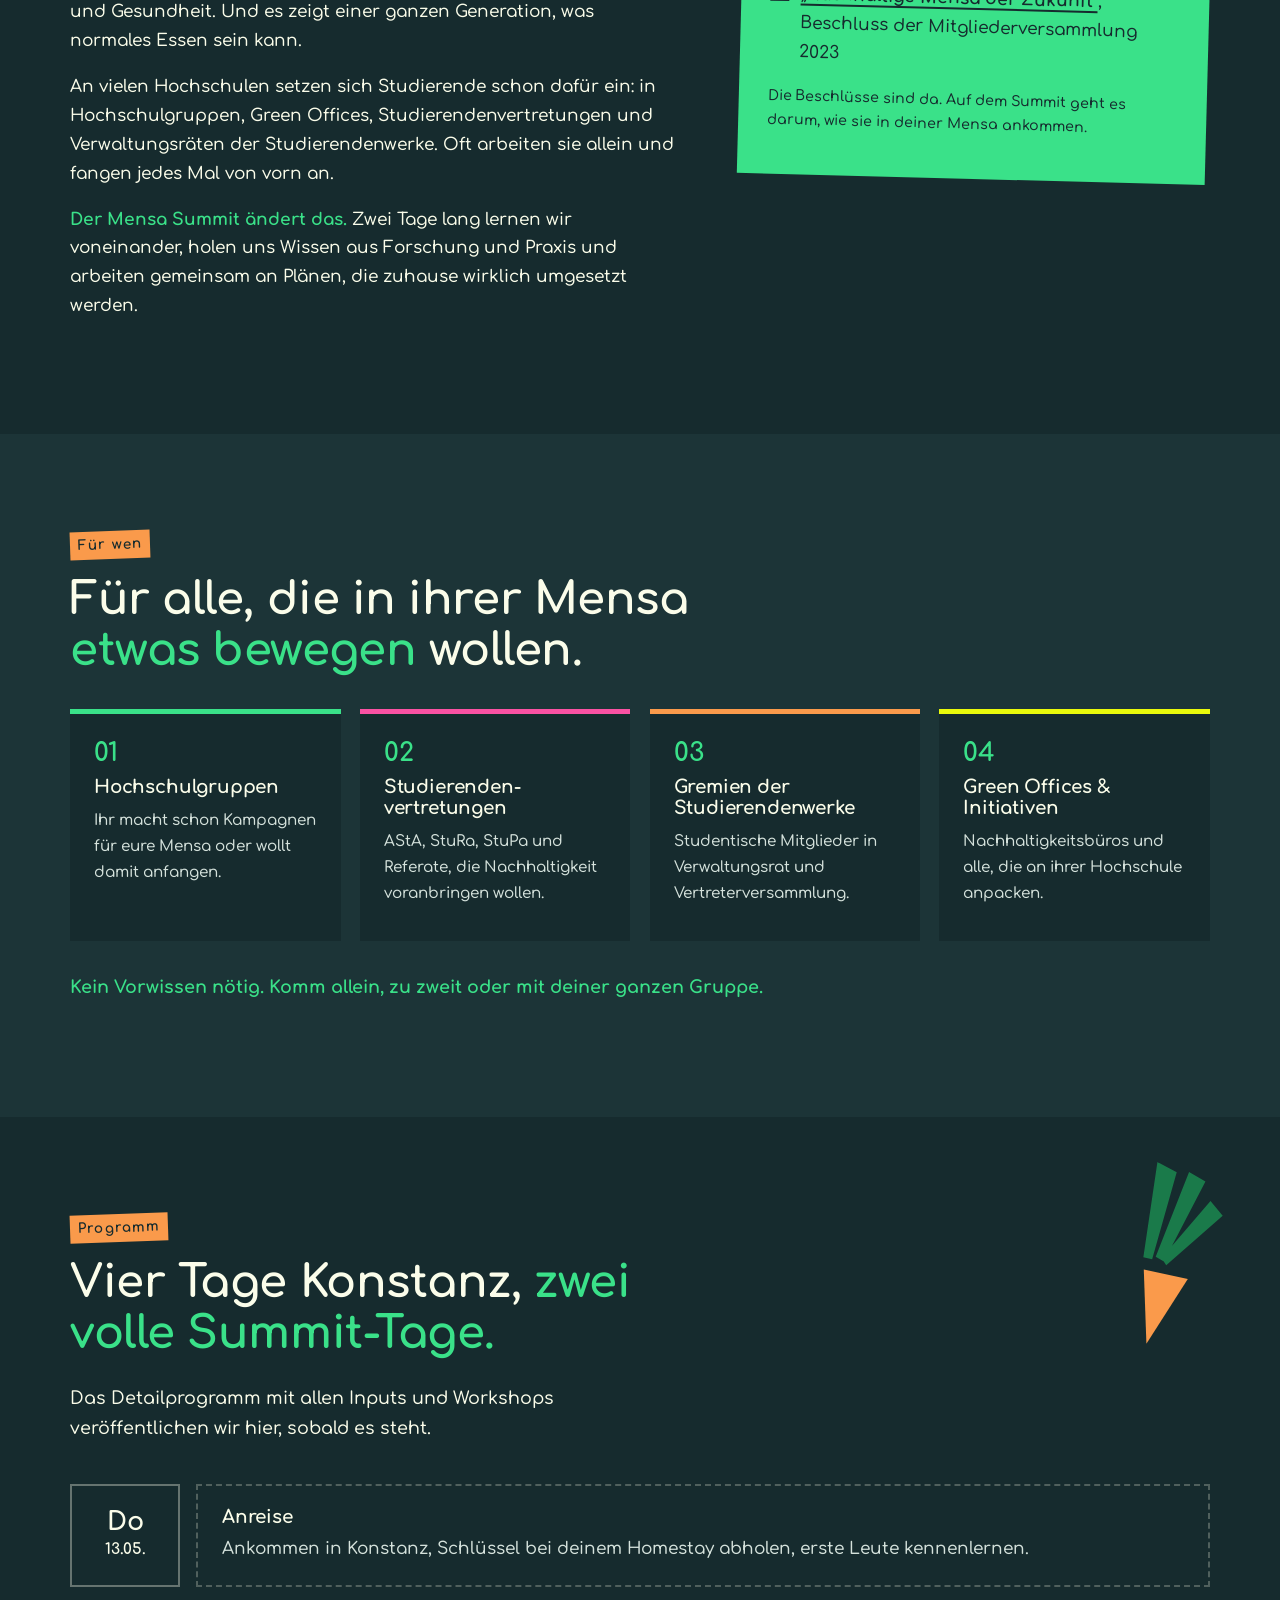
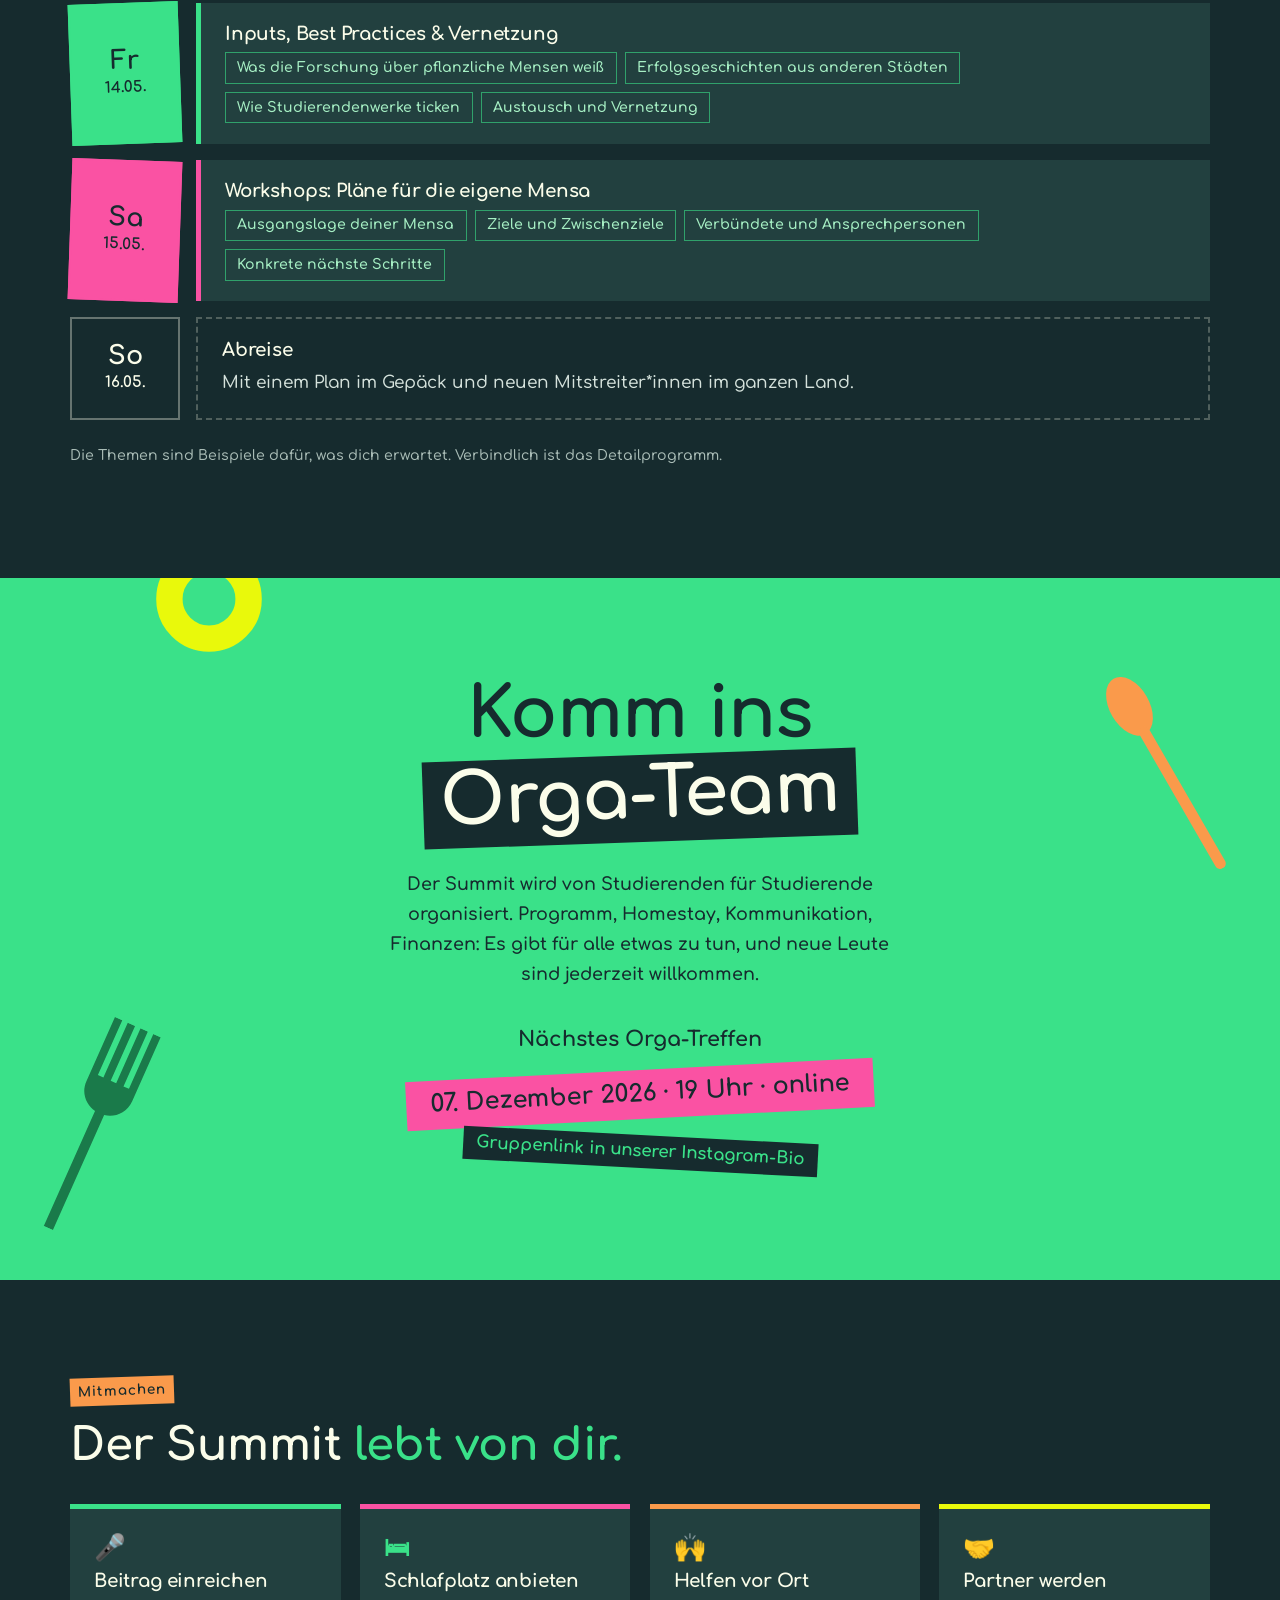
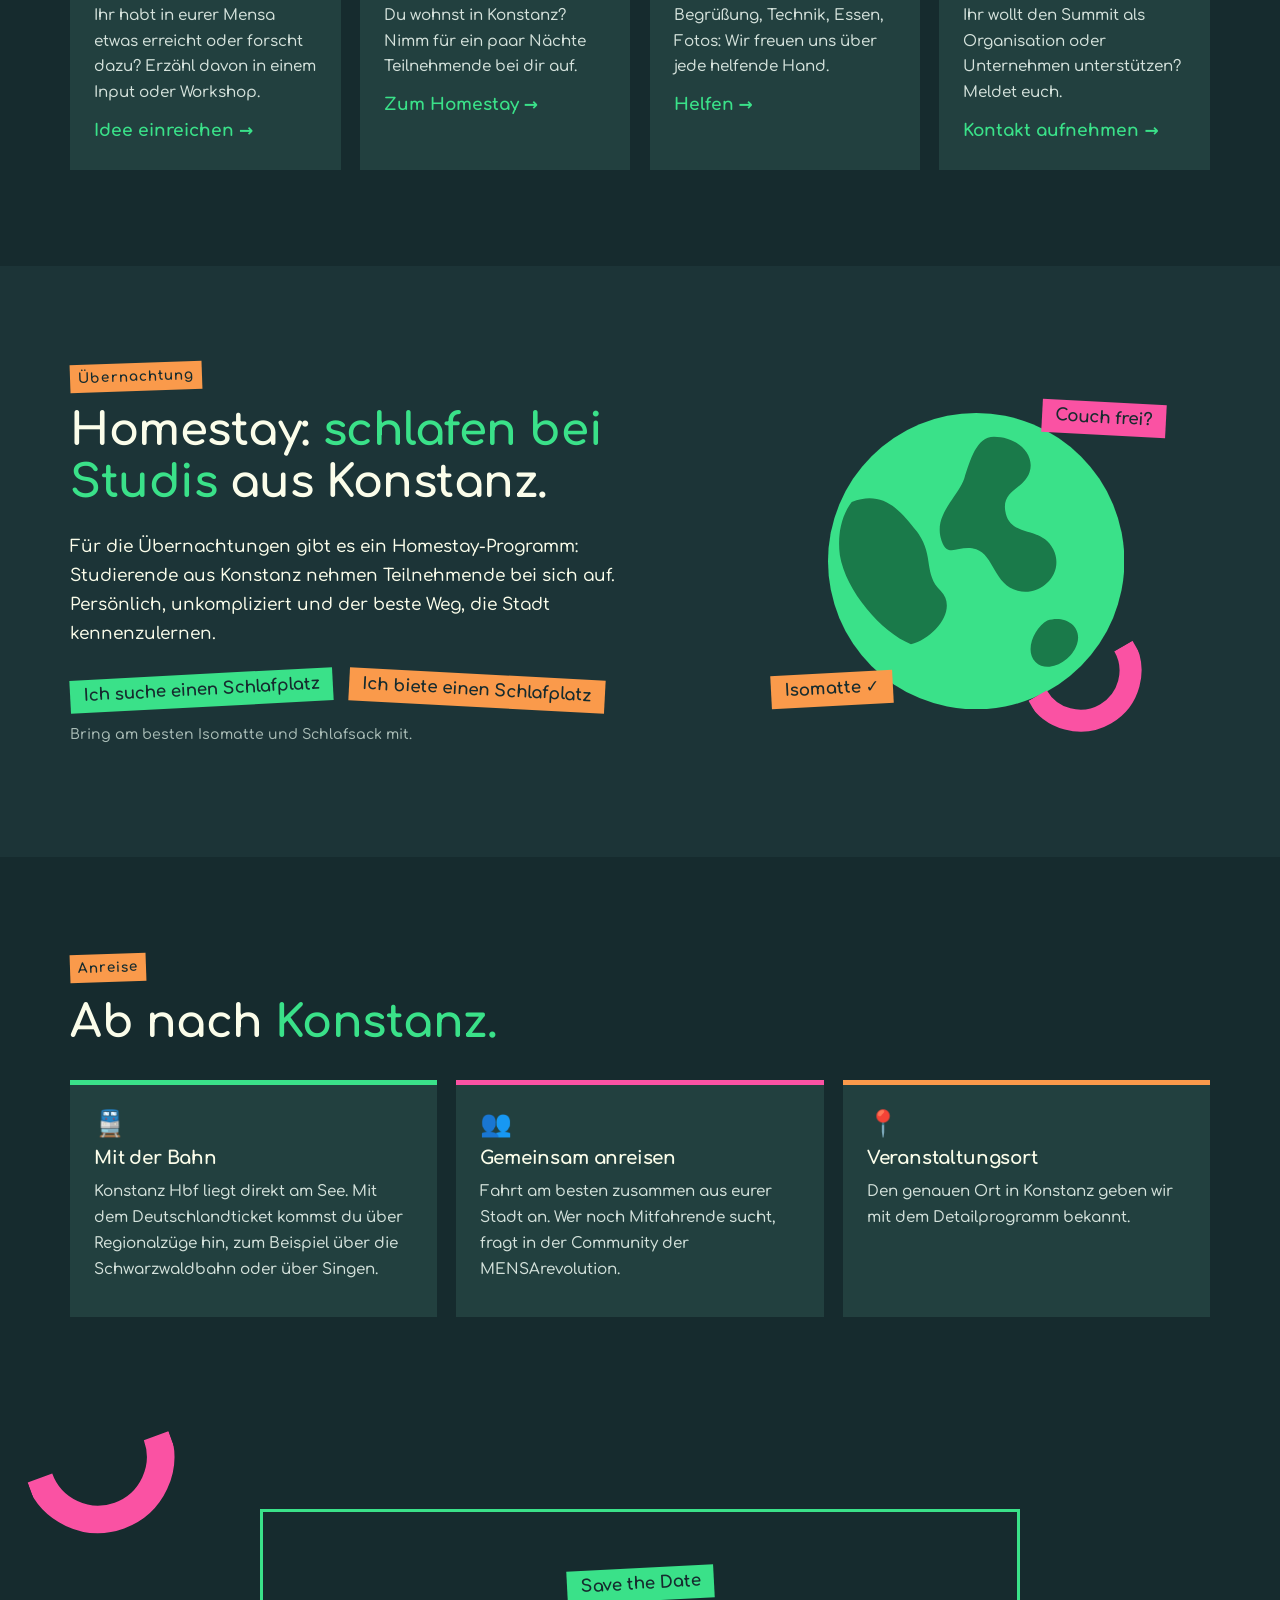
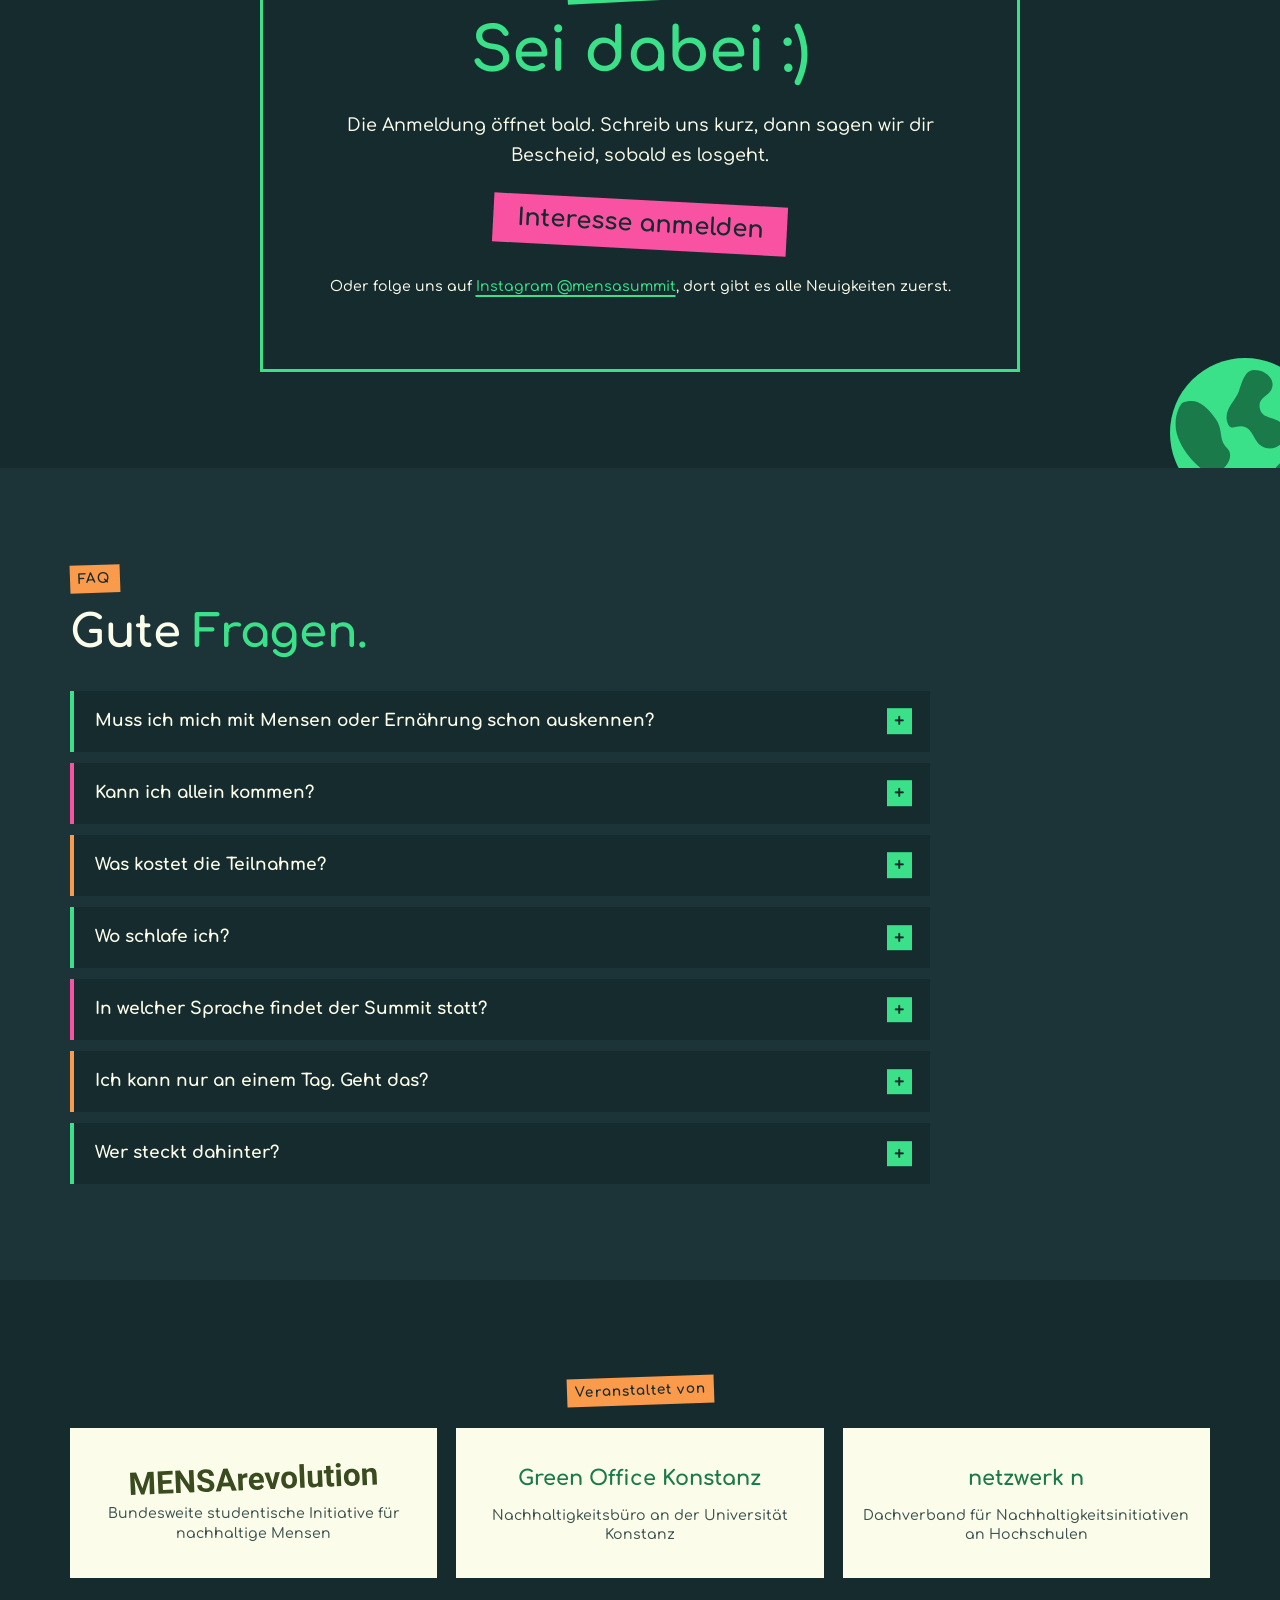
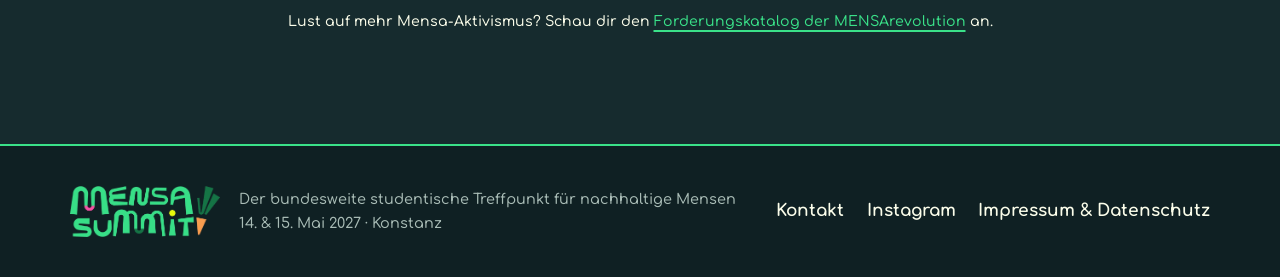
==== commit 7f96899d: "Restyle to the Mensa Summit Instagram look; add orga team section; GitHub Pages URLs Co-Authored-By:" ====
--- a/index.html
+++ b/index.html
@@ -1,28 +1,42 @@
-<!DOCTYPE html>
+﻿<!DOCTYPE html>
 <html lang="de">
 <head>
   <meta charset="utf-8">
   <meta name="viewport" content="width=device-width, initial-scale=1">
-  <title>Mensa Summit 2027 · Konstanz · 14.–15. Mai</title>
-  <meta name="description" content="Der Mensa Summit 2027 in Konstanz: zwei Tage für Studierende aus ganz Deutschland, die ihre Mensa nachhaltiger machen wollen. Input, Best Practices, Vernetzung und konkrete Pläne für die eigene Mensa.">
+  <title>Mensa Summit 2027 · 14. &amp; 15. Mai · Konstanz</title>
+  <meta name="description" content="Der bundesweite studentische Treffpunkt für nachhaltige Mensen. 14. & 15. Mai 2027 in Konstanz: Workshops, Inputs, Vernetzung und konkrete Pläne für deine Mensa.">
   <meta property="og:title" content="Mensa Summit 2027 · Konstanz">
-  <meta property="og:description" content="14.–15. Mai 2027. Zwei Tage für nachhaltige Hochschulgastronomie: Input, Best Practices, Vernetzung und konkrete Pläne für deine Mensa.">
+  <meta property="og:description" content="Der bundesweite studentische Treffpunkt für nachhaltige Mensen. 14. & 15. Mai 2027 in Konstanz.">
   <meta property="og:type" content="website">
-  <meta property="og:image" content="assets/og-image.png">
+  <meta property="og:url" content="https://fburgerdev.github.io/website-mensa-summit/">
+  <meta property="og:image" content="https://fburgerdev.github.io/website-mensa-summit/assets/og-image.png">
   <meta name="twitter:card" content="summary_large_image">
-  <meta name="theme-color" content="#394b1f">
-  <link rel="icon" href="assets/favicon.svg" type="image/svg+xml">
-  <link rel="preload" href="assets/fonts/heebo-latin.woff2" as="font" type="font/woff2" crossorigin>
+  <meta name="theme-color" content="#162b2e">
+  <link rel="icon" href="assets/icon.png" type="image/png">
+  <link rel="apple-touch-icon" href="assets/icon.png">
+  <link rel="preload" href="assets/fonts/comfortaa-latin.woff2" as="font" type="font/woff2" crossorigin>
   <link rel="stylesheet" href="styles.css">
 </head>
 <body>
 
+<!-- Decorative shapes, drawn after the Instagram posts -->
+<svg width="0" height="0" style="position:absolute" aria-hidden="true">
+  <defs>
+    <symbol id="spoon" viewBox="0 0 40 200"><ellipse cx="20" cy="30" rx="18" ry="29"/><rect x="15" y="52" width="10" height="148" rx="5"/></symbol>
+    <symbol id="fork" viewBox="0 0 60 220"><path d="M4 0h8v60h6V0h8v60h6V0h8v60h6V0h8v70c0 14-10 22-20 24v126H24V94C14 92 4 84 4 70z"/></symbol>
+    <symbol id="knife" viewBox="0 0 40 220"><path d="M14 0c16 10 24 40 24 80 0 14-4 22-12 24v116H14z"/></symbol>
+    <symbol id="arc" viewBox="0 0 120 70"><path d="M10 0a50 50 0 0 0 100 0" fill="none" stroke="currentColor" stroke-width="22"/></symbol>
+    <symbol id="ring" viewBox="0 0 100 100"><circle cx="50" cy="50" r="36" fill="none" stroke="currentColor" stroke-width="24"/></symbol>
+    <symbol id="globe" viewBox="0 0 100 100"><circle cx="50" cy="50" r="50" fill="#3ae189"/><path d="M8 30c10-4 16 2 22 10s2 14 8 20-2 16-10 18C18 74 6 60 4 48 3 40 5 34 8 30zM56 8c8 0 14 6 12 12s-10 6-8 14 12 4 16 12-4 16-12 14-8-12-14-14-10 4-12-4 6-14 8-20S50 8 56 8zM74 70c6-2 12 2 10 8s-10 10-14 6 0-12 4-14z" fill="#1a7a4a"/></symbol>
+    <symbol id="leek" viewBox="0 0 60 120"><path d="M8 0l14 4-4 60H12zM30 2l12 4-16 58-6-2zM48 18l10 8-30 40-4-4z" fill="#1a7a4a"/><path d="M14 72h30L26 120z" fill="#fa9a4b"/></symbol>
+  </defs>
+</svg>
+
 <a class="skip" href="#main">Zum Inhalt springen</a>
 
 <header class="nav" id="top">
   <a class="brand" href="#top" aria-label="Mensa Summit 2027, zum Seitenanfang">
-    <span class="brand-mark" aria-hidden="true">🍽</span>
-    <span class="brand-text">Mensa<b>Summit</b><small>2027</small></span>
+    <img src="assets/logo-mensa-summit.png" alt="Mensa Summit" width="120" height="43">
   </a>
   <button class="nav-toggle" aria-expanded="false" aria-controls="nav-links" aria-label="Menü öffnen">
     <span></span><span></span><span></span>
@@ -30,11 +44,11 @@
   <nav id="nav-links" class="nav-links">
     <a href="#idee">Idee</a>
     <a href="#programm">Programm</a>
-    <a href="#mitmachen">Mitmachen</a>
+    <a href="#orga">Orga-Team</a>
     <a href="#homestay">Homestay</a>
     <a href="#anreise">Anreise</a>
     <a href="#faq">FAQ</a>
-    <a class="btn btn-small" href="#anmelden" data-link="registration">Dabei sein</a>
+    <a class="tag tag-mint tag-small" href="#anmelden" data-link="registration">Sei dabei :)</a>
   </nav>
 </header>
 
@@ -42,66 +56,56 @@
 
   <!-- HERO -->
   <section class="hero">
+    <svg class="deco d-spoon-pink" aria-hidden="true"><use href="#spoon"/></svg>
+    <svg class="deco d-fork" aria-hidden="true"><use href="#fork"/></svg>
+    <svg class="deco d-knife" aria-hidden="true"><use href="#knife"/></svg>
+    <svg class="deco d-arc-pink" aria-hidden="true"><use href="#arc"/></svg>
+    <svg class="deco d-ring" aria-hidden="true"><use href="#ring"/></svg>
+    <svg class="deco d-globe" aria-hidden="true"><use href="#globe"/></svg>
+
     <div class="hero-inner">
-      <p class="hero-kicker"><span class="sticker sticker-pink">📍 Konstanz am Bodensee</span></p>
-      <h1>
-        <span class="line">Mensa</span>
-        <span class="line line-accent">Summit</span>
-        <span class="line line-year">2027</span>
-      </h1>
-      <p class="hero-date">14.–15. Mai 2027 <span class="muted">· Anreise 13.05. · Abreise 16.05.</span></p>
-      <p class="hero-lead">Zwei Tage für alle, die ihre Mensa nachhaltiger machen wollen. Wir bringen Studierende aus ganz Deutschland zusammen, teilen, was funktioniert, und fahren mit einem konkreten Plan für die eigene Mensa nach Hause.</p>
+      <span class="tag tag-orange tilt-r hero-tag-1">Vernetzung</span>
+      <h1 class="hero-logo"><img src="assets/logo-mensa-summit.png" alt="Mensa Summit" width="702" height="238"></h1>
+      <p class="hero-date">14. &amp; 15. Mai 2027</p>
+      <p class="hero-place"><svg class="pin" viewBox="0 0 24 32" aria-hidden="true"><path d="M12 0C5 0 0 5 0 12c0 9 12 20 12 20s12-11 12-20C24 5 19 0 12 0zm0 17a5 5 0 1 1 0-10 5 5 0 0 1 0 10z"/></svg>Konstanz</p>
+      <p class="hero-lead"><span class="m">Wir bringen</span> Studierende <span class="m">aus ganz Deutschland zusammen, die sich für</span> nachhaltige Mensen <span class="m">einsetzen.</span></p>
       <div class="hero-cta">
-        <a class="btn btn-big" href="#anmelden" data-link="registration">Jetzt dabei sein</a>
-        <a class="btn btn-ghost" href="assets/mensa-summit-2027.ics" download>📅 In den Kalender</a>
-      </div>
-
+        <a class="tag tag-mint tag-big tilt-l" href="#anmelden" data-link="registration">Sei dabei :)</a>
+        <a class="btn-line" href="assets/mensa-summit-2027.ics" download>Save the Date</a>
+      </div>
       <div class="countdown" aria-live="polite" data-target="2027-05-14T09:00:00+02:00">
         <div><span data-unit="d">–</span><small>Tage</small></div>
         <div><span data-unit="h">–</span><small>Stunden</small></div>
         <div><span data-unit="m">–</span><small>Minuten</small></div>
       </div>
-    </div>
-
-    <div class="hero-art" aria-hidden="true">
-      <div class="plate">
-        <span class="plate-emoji e1">🥦</span>
-        <span class="plate-emoji e2">🫘</span>
-        <span class="plate-emoji e3">🍅</span>
-        <span class="plate-emoji e4">🌾</span>
-        <span class="plate-emoji e5">🥕</span>
-      </div>
-      <span class="badge badge-rot">für eine<br><b>nachhaltige</b><br>Mensa</span>
-    </div>
-
-    <svg class="waves" viewBox="0 0 1440 120" preserveAspectRatio="none" aria-hidden="true">
-      <path d="M0,64 C180,110 360,10 540,50 C720,90 900,20 1080,48 C1260,76 1350,60 1440,40 L1440,120 L0,120 Z"/>
-    </svg>
+      <span class="tag tag-pink tilt-l hero-tag-2">Workshops &amp; Inputs</span>
+    </div>
   </section>
 
   <!-- HARD FACTS -->
   <section class="facts" aria-label="Das Wichtigste auf einen Blick">
     <ul class="fact-grid">
-      <li><span class="fact-icon">📅</span><b>14.–15. Mai 2027</b><span>Anreise 13.05., Abreise 16.05.</span></li>
-      <li><span class="fact-icon">📍</span><b>Konstanz</b><span>am Bodensee</span></li>
-      <li><span class="fact-icon">💡</span><b>Tag 1</b><span>Input, Best Practices &amp; Vernetzung</span></li>
-      <li><span class="fact-icon">🛠</span><b>Tag 2</b><span>Konkrete Pläne für deine Mensa</span></li>
-      <li><span class="fact-icon">🏠</span><b>Homestay</b><span>Übernachten bei Studis vor Ort</span></li>
-      <li><span class="fact-icon">🎉</span><b>Viel Spaß</b><span>mit Menschen, die dasselbe Ziel haben</span></li>
+      <li><b>14. &amp; 15. Mai 2027</b><span>Anreise 13.05., Abreise 16.05.</span></li>
+      <li><b>Konstanz</b><span>am Bodensee</span></li>
+      <li><b>Tag 1</b><span>Inputs, Best Practices &amp; Vernetzung</span></li>
+      <li><b>Tag 2</b><span>Konkrete Pläne für deine Mensa</span></li>
+      <li><b>Homestay</b><span>Übernachten bei Studis vor Ort</span></li>
+      <li><b>Viel Spaß</b><span>mit Menschen, die dasselbe Ziel haben</span></li>
     </ul>
   </section>
 
   <!-- IDEE -->
   <section class="section" id="idee">
+    <svg class="deco d-arc-orange" aria-hidden="true"><use href="#arc"/></svg>
     <div class="split">
       <div>
         <p class="eyebrow">Worum es geht</p>
-        <h2>Die Mensa ist der größte Esstisch jeder Hochschule.</h2>
-        <p>Jeden Tag essen dort Hunderttausende Studierende. Was auf den Tellern landet, entscheidet mit über Klima, Tiere, Flächen und Gesundheit. Und es zeigt einer ganzen Generation, was normales Essen sein kann.</p>
+        <h2>Du möchtest dich <span class="w">für eine nachhaltige Mensa</span> an deiner Hochschule <span class="w">engagieren</span>? Oder tust das schon?</h2>
+        <p>Jeden Tag essen in den Mensen Hunderttausende Studierende. Was auf den Tellern landet, entscheidet mit über Klima, Tiere, Flächen und Gesundheit. Und es zeigt einer ganzen Generation, was normales Essen sein kann.</p>
         <p>An vielen Hochschulen setzen sich Studierende schon dafür ein: in Hochschulgruppen, Green Offices, Studierendenvertretungen und Verwaltungsräten der Studierendenwerke. Oft arbeiten sie allein und fangen jedes Mal von vorn an.</p>
-        <p><b>Der Mensa Summit ändert das.</b> Zwei Tage lang lernen wir voneinander, holen uns Wissen aus Forschung und Praxis und arbeiten gemeinsam an Plänen, die zuhause wirklich umgesetzt werden.</p>
-      </div>
-      <aside class="card card-green">
+        <p><b class="w">Der Mensa Summit ändert das.</b> Zwei Tage lang lernen wir voneinander, holen uns Wissen aus Forschung und Praxis und arbeiten gemeinsam an Plänen, die zuhause wirklich umgesetzt werden.</p>
+      </div>
+      <aside class="panel panel-mint">
         <h3>Rückenwind von oben</h3>
         <p>Das Deutsche Studierendenwerk hat sich selbst Ziele gesetzt:</p>
         <ul class="ticks">
@@ -114,22 +118,23 @@
   </section>
 
   <!-- FÜR WEN -->
-  <section class="section section-tint" id="fuer-wen">
+  <section class="section section-alt" id="fuer-wen">
     <p class="eyebrow">Für wen</p>
-    <h2>Für alle, die in ihrer Mensa etwas bewegen wollen.</h2>
+    <h2>Für alle, die in ihrer Mensa <span class="w">etwas bewegen</span> wollen.</h2>
     <div class="cards cards-4">
-      <article class="card"><span class="card-icon">🌱</span><h3>Hochschulgruppen</h3><p>Ihr macht schon Kampagnen für eure Mensa oder wollt damit anfangen.</p></article>
-      <article class="card"><span class="card-icon">🏛</span><h3>Studierendenvertretungen</h3><p>AStA, StuRa, StuPa und Referate, die Nachhaltigkeit voranbringen wollen.</p></article>
-      <article class="card"><span class="card-icon">🗝</span><h3>Gremien der Studierendenwerke</h3><p>Studentische Mitglieder in Verwaltungsrat und Vertreterversammlung.</p></article>
-      <article class="card"><span class="card-icon">♻️</span><h3>Green Offices &amp; Initiativen</h3><p>Nachhaltigkeitsbüros und alle, die an ihrer Hochschule anpacken.</p></article>
-    </div>
-    <p class="center note">Kein Vorwissen nötig. Komm allein, zu zweit oder mit deiner ganzen Gruppe.</p>
+      <article class="card"><span class="card-num">01</span><h3>Hochschulgruppen</h3><p>Ihr macht schon Kampagnen für eure Mensa oder wollt damit anfangen.</p></article>
+      <article class="card"><span class="card-num">02</span><h3>Studierenden&shy;vertretungen</h3><p>AStA, StuRa, StuPa und Referate, die Nachhaltigkeit voranbringen wollen.</p></article>
+      <article class="card"><span class="card-num">03</span><h3>Gremien der Studierenden&shy;werke</h3><p>Studentische Mitglieder in Verwaltungsrat und Vertreterversammlung.</p></article>
+      <article class="card"><span class="card-num">04</span><h3>Green Offices &amp; Initiativen</h3><p>Nachhaltigkeitsbüros und alle, die an ihrer Hochschule anpacken.</p></article>
+    </div>
+    <p class="note">Kein Vorwissen nötig. Komm allein, zu zweit oder mit deiner ganzen Gruppe.</p>
   </section>
 
   <!-- PROGRAMM -->
   <section class="section" id="programm">
+    <svg class="deco d-leek" aria-hidden="true"><use href="#leek"/></svg>
     <p class="eyebrow">Programm</p>
-    <h2>Vier Tage Konstanz, zwei volle Summit-Tage.</h2>
+    <h2>Vier Tage Konstanz, <span class="w">zwei volle Summit-Tage.</span></h2>
     <p class="lead">Das Detailprogramm mit allen Inputs und Workshops veröffentlichen wir hier, sobald es steht.</p>
 
     <ol class="timeline">
@@ -140,10 +145,10 @@
           <p>Ankommen in Konstanz, Schlüssel bei deinem Homestay abholen, erste Leute kennenlernen.</p>
         </div>
       </li>
-      <li class="tl tl-lime">
+      <li class="tl tl-mint">
         <div class="tl-date"><b>Fr</b><span>14.05.</span></div>
         <div class="tl-body">
-          <h3>💡 Input, Best Practices &amp; Vernetzung</h3>
+          <h3>Inputs, Best Practices &amp; Vernetzung</h3>
           <ul class="chips">
             <li>Was die Forschung über pflanzliche Mensen weiß</li>
             <li>Erfolgsgeschichten aus anderen Städten</li>
@@ -155,7 +160,7 @@
       <li class="tl tl-pink">
         <div class="tl-date"><b>Sa</b><span>15.05.</span></div>
         <div class="tl-body">
-          <h3>🛠 Pläne für die eigene Mensa</h3>
+          <h3>Workshops: Pläne für die eigene Mensa</h3>
           <ul class="chips">
             <li>Ausgangslage deiner Mensa</li>
             <li>Ziele und Zwischenziele</li>
@@ -172,34 +177,48 @@
         </div>
       </li>
     </ol>
-    <p class="small muted center">Die Themen sind Beispiele dafür, was dich erwartet. Verbindlich ist das Detailprogramm.</p>
+    <p class="small muted">Die Themen sind Beispiele dafür, was dich erwartet. Verbindlich ist das Detailprogramm.</p>
+  </section>
+
+  <!-- ORGA-TEAM -->
+  <section class="section section-mint" id="orga">
+    <svg class="deco d-spoon-orange" aria-hidden="true"><use href="#spoon"/></svg>
+    <svg class="deco d-fork-dark" aria-hidden="true"><use href="#fork"/></svg>
+    <svg class="deco d-ring-2" aria-hidden="true"><use href="#ring"/></svg>
+    <div class="orga">
+      <h2 class="orga-title">Komm ins <span>Orga-Team</span></h2>
+      <p class="orga-lead">Der Summit wird von Studierenden für Studierende organisiert. Programm, Homestay, Kommunikation, Finanzen: Es gibt für alle etwas zu tun, und neue Leute sind jederzeit willkommen.</p>
+      <p class="orga-next">Nächstes Orga-Treffen</p>
+      <p class="tag tag-pink tag-big tilt-l" data-orga-meeting>07. Dezember 2026 · 19 Uhr · online</p>
+      <p><a class="tag tag-dark tilt-r" href="https://www.instagram.com/mensasummit/" target="_blank" rel="noopener">Gruppenlink in unserer Instagram-Bio</a></p>
+    </div>
   </section>
 
   <!-- MITMACHEN -->
-  <section class="section section-dark" id="mitmachen">
-    <p class="eyebrow eyebrow-light">Mitmachen</p>
-    <h2>Der Summit lebt von dir.</h2>
+  <section class="section" id="mitmachen">
+    <p class="eyebrow">Mitmachen</p>
+    <h2>Der Summit <span class="w">lebt von dir.</span></h2>
     <div class="cards cards-4">
-      <article class="card card-on-dark">
-        <span class="card-icon">🎤</span>
+      <article class="card">
+        <span class="card-num">🎤</span>
         <h3>Beitrag einreichen</h3>
         <p>Ihr habt in eurer Mensa etwas erreicht oder forscht dazu? Erzähl davon in einem Input oder Workshop.</p>
         <a class="link-arrow" href="#" data-link="submit">Idee einreichen</a>
       </article>
-      <article class="card card-on-dark">
-        <span class="card-icon">🛏</span>
+      <article class="card">
+        <span class="card-num">🛏</span>
         <h3>Schlafplatz anbieten</h3>
         <p>Du wohnst in Konstanz? Nimm für ein paar Nächte Teilnehmende bei dir auf.</p>
         <a class="link-arrow" href="#homestay">Zum Homestay</a>
       </article>
-      <article class="card card-on-dark">
-        <span class="card-icon">🙌</span>
+      <article class="card">
+        <span class="card-num">🙌</span>
         <h3>Helfen vor Ort</h3>
         <p>Begrüßung, Technik, Essen, Fotos: Wir freuen uns über jede helfende Hand.</p>
         <a class="link-arrow" href="#" data-link="helpers">Helfen</a>
       </article>
-      <article class="card card-on-dark">
-        <span class="card-icon">🤝</span>
+      <article class="card">
+        <span class="card-num">🤝</span>
         <h3>Partner werden</h3>
         <p>Ihr wollt den Summit als Organisation oder Unternehmen unterstützen? Meldet euch.</p>
         <a class="link-arrow" href="#" data-link="partners">Kontakt aufnehmen</a>
@@ -208,43 +227,44 @@
   </section>
 
   <!-- HOMESTAY -->
-  <section class="section" id="homestay">
-    <div class="split split-reverse">
+  <section class="section section-alt" id="homestay">
+    <div class="split">
       <div>
         <p class="eyebrow">Übernachtung</p>
-        <h2>Homestay: schlafen bei Studis aus Konstanz.</h2>
+        <h2>Homestay: <span class="w">schlafen bei Studis</span> aus Konstanz.</h2>
         <p>Für die Übernachtungen gibt es ein Homestay-Programm: Studierende aus Konstanz nehmen Teilnehmende bei sich auf. Persönlich, unkompliziert und der beste Weg, die Stadt kennenzulernen.</p>
         <div class="two-btn">
-          <a class="btn" href="#" data-link="homestaySeek">Ich suche einen Schlafplatz</a>
-          <a class="btn btn-ghost-dark" href="#" data-link="homestayOffer">Ich biete einen Schlafplatz</a>
+          <a class="tag tag-mint tilt-l" href="#" data-link="homestaySeek">Ich suche einen Schlafplatz</a>
+          <a class="tag tag-orange tilt-r" href="#" data-link="homestayOffer">Ich biete einen Schlafplatz</a>
         </div>
         <p class="small muted">Bring am besten Isomatte und Schlafsack mit.</p>
       </div>
       <div class="homestay-art" aria-hidden="true">
-        <span class="house">🏠</span>
-        <span class="sticker sticker-yellow">Couch frei?</span>
-        <span class="sticker sticker-mint">Isomatte ✓</span>
+        <svg class="deco-static h-globe"><use href="#globe"/></svg>
+        <span class="tag tag-pink tilt-r h-t1">Couch frei?</span>
+        <span class="tag tag-orange tilt-l h-t2">Isomatte ✓</span>
+        <svg class="deco-static h-arc"><use href="#arc"/></svg>
       </div>
     </div>
   </section>
 
   <!-- ANREISE -->
-  <section class="section section-tint" id="anreise">
+  <section class="section" id="anreise">
     <p class="eyebrow">Anreise</p>
-    <h2>Ab nach Konstanz.</h2>
+    <h2>Ab nach <span class="w">Konstanz.</span></h2>
     <div class="cards cards-3">
       <article class="card">
-        <span class="card-icon">🚆</span>
+        <span class="card-num">🚆</span>
         <h3>Mit der Bahn</h3>
         <p>Konstanz Hbf liegt direkt am See. Mit dem Deutschlandticket kommst du über Regionalzüge hin, zum Beispiel über die Schwarzwaldbahn oder über Singen.</p>
       </article>
       <article class="card">
-        <span class="card-icon">👥</span>
+        <span class="card-num">👥</span>
         <h3>Gemeinsam anreisen</h3>
         <p>Fahrt am besten zusammen aus eurer Stadt an. Wer noch Mitfahrende sucht, fragt in der Community der MENSArevolution.</p>
       </article>
       <article class="card">
-        <span class="card-icon">📍</span>
+        <span class="card-num">📍</span>
         <h3>Veranstaltungsort</h3>
         <p>Den genauen Ort in Konstanz geben wir mit dem Detailprogramm bekannt.</p>
       </article>
@@ -253,23 +273,25 @@
 
   <!-- ANMELDEN -->
   <section class="section signup" id="anmelden">
+    <svg class="deco d-globe-2" aria-hidden="true"><use href="#globe"/></svg>
+    <svg class="deco d-arc-pink-2" aria-hidden="true"><use href="#arc"/></svg>
     <div class="signup-box">
-      <p class="eyebrow">Anmeldung</p>
-      <h2>Sei dabei!</h2>
-      <p class="lead" data-text="registrationNote">Die Anmeldung öffnet bald. Trag dich ein, dann sagen wir dir Bescheid, sobald es losgeht.</p>
-      <a class="btn btn-big" href="#" data-link="registration" data-label="registrationLabel">Interesse anmelden</a>
+      <span class="tag tag-mint tilt-l">Save the Date</span>
+      <h2>Sei dabei :)</h2>
+      <p class="lead" data-text="registrationNote">Die Anmeldung öffnet bald. Schreib uns kurz, dann sagen wir dir Bescheid, sobald es losgeht.</p>
+      <a class="tag tag-pink tag-big tilt-r" href="#" data-link="registration" data-label="registrationLabel">Interesse anmelden</a>
       <p class="small">Oder folge uns auf <a href="https://www.instagram.com/mensasummit/" target="_blank" rel="noopener">Instagram @mensasummit</a>, dort gibt es alle Neuigkeiten zuerst.</p>
     </div>
   </section>
 
   <!-- FAQ -->
-  <section class="section" id="faq">
+  <section class="section section-alt" id="faq">
     <p class="eyebrow">FAQ</p>
-    <h2>Gute Fragen.</h2>
+    <h2>Gute <span class="w">Fragen.</span></h2>
     <div class="faq">
       <details>
         <summary>Muss ich mich mit Mensen oder Ernährung schon auskennen?</summary>
-        <p>Nein. Am ersten Tag gibt es Input für alle, und am zweiten Tag arbeitest du in kleinen Gruppen mit Leuten, die schon Erfahrung haben.</p>
+        <p>Nein. Am ersten Tag gibt es Inputs für alle, und am zweiten Tag arbeitest du in kleinen Gruppen mit Leuten, die schon Erfahrung haben.</p>
       </details>
       <details>
         <summary>Kann ich allein kommen?</summary>
@@ -293,13 +315,13 @@
       </details>
       <details>
         <summary>Wer steckt dahinter?</summary>
-        <p>Der Summit wird von der MENSArevolution, dem Green Office Konstanz und dem netzwerk n organisiert, ehrenamtlich und von Studierenden für Studierende.</p>
+        <p>Der Summit wird von der MENSArevolution, dem Green Office Konstanz und dem netzwerk n organisiert, ehrenamtlich und von Studierenden für Studierende. <a href="#orga">Mach mit im Orga-Team.</a></p>
       </details>
     </div>
   </section>
 
   <!-- VERANSTALTER -->
-  <section class="section section-tint organisers" id="veranstalter">
+  <section class="section organisers" id="veranstalter">
     <p class="eyebrow">Veranstaltet von</p>
     <div class="org-row">
       <a class="org" href="https://mensarevolution.de" target="_blank" rel="noopener">
@@ -315,16 +337,16 @@
         <span>Dachverband für Nachhaltigkeitsinitiativen an Hochschulen</span>
       </a>
     </div>
-    <p class="center small">Lust auf mehr Mensa-Aktivismus? Schau dir den <a href="https://mensarevolution.de/forderungen" target="_blank" rel="noopener">Forderungskatalog der MENSArevolution</a> an.</p>
+    <p class="small center">Lust auf mehr Mensa-Aktivismus? Schau dir den <a href="https://mensarevolution.de/forderungen" target="_blank" rel="noopener">Forderungskatalog der MENSArevolution</a> an.</p>
   </section>
 
 </main>
 
 <footer class="footer">
   <div class="footer-inner">
-    <div>
-      <p class="brand-text brand-footer">Mensa<b>Summit</b><small>2027</small></p>
-      <p>14.–15. Mai 2027 · Konstanz</p>
+    <div class="footer-brand">
+      <img src="assets/logo-mensa-summit.png" alt="Mensa Summit" width="150" height="53" loading="lazy">
+      <p>Der bundesweite studentische Treffpunkt für nachhaltige Mensen<br>14. &amp; 15. Mai 2027 · Konstanz</p>
     </div>
     <div class="footer-links">
       <a href="#" data-link="contactMail">Kontakt</a>
--- a/styles.css
+++ b/styles.css
@@ -1,142 +1,160 @@
-/* Mensa Summit 2027 — colours from the MENSArevolution palette */
+/* Mensa Summit 2027 — look taken from the @mensasummit Instagram posts */
 
 @font-face {
-  font-family: "Heebo";
+  font-family: "Comfortaa";
   font-style: normal;
-  font-weight: 400 900;
+  font-weight: 300 700;
   font-display: swap;
-  src: url("assets/fonts/heebo-latin.woff2") format("woff2");
+  src: url("assets/fonts/comfortaa-latin.woff2") format("woff2");
   unicode-range: U+0000-00FF, U+0131, U+0152-0153, U+02BB-02BC, U+02C6, U+02DA, U+02DC, U+0304, U+0308, U+0329, U+2000-206F, U+20AC, U+2122, U+2191, U+2193, U+2212, U+2215, U+FEFF, U+FFFD;
 }
 @font-face {
-  font-family: "Heebo";
+  font-family: "Comfortaa";
   font-style: normal;
-  font-weight: 400 900;
+  font-weight: 300 700;
   font-display: swap;
-  src: url("assets/fonts/heebo-latin-ext.woff2") format("woff2");
+  src: url("assets/fonts/comfortaa-latin-ext.woff2") format("woff2");
   unicode-range: U+0100-02BA, U+02BD-02C5, U+02C7-02CC, U+02CE-02D7, U+02DD-02FF, U+1E00-1E9F, U+20A0-20AB, U+20AD-20C4, U+2C60-2C7F, U+A720-A7FF;
 }
 
 :root {
-  --lime: #83a603;
-  --lime-dark: #5b7402;
-  --forest: #394b1f;
-  --forest-2: #51731f;
-  --pink: #f16376;
-  --mint: #8acd8f;
-  --sun: #f6bf69;
-  --cream: #fbf8ef;
-  --tint: #f1f5e4;
-  --ink: #1f2a12;
-  --muted: #5d6651;
-  --radius: 22px;
-  --shadow: 0 10px 30px rgba(57, 75, 31, .12);
+  --bg: #162b2e;
+  --bg-2: #1c3437;
+  --bg-3: #22403f;
+  --mint: #3ae189;
+  --mint-soft: #a6efc4;
+  --leaf: #1a7a4a;
+  --pink: #fa52a3;
+  --orange: #fa9a4b;
+  --lime: #e9f90b;
+  --cream: #fbfdea;
+  --muted: #a9bcb6;
   --max: 1140px;
 }
 
 *, *::before, *::after { box-sizing: border-box; }
-html { scroll-behavior: smooth; scroll-padding-top: 84px; }
+html { scroll-behavior: smooth; scroll-padding-top: 80px; }
 @media (prefers-reduced-motion: reduce) { html { scroll-behavior: auto; } }
 
 body {
   margin: 0;
-  font-family: "Heebo", system-ui, -apple-system, "Segoe UI", Roboto, sans-serif;
-  font-size: 18px;
-  line-height: 1.6;
-  color: var(--ink);
-  background: var(--cream);
+  font-family: "Comfortaa", system-ui, -apple-system, "Segoe UI", Roboto, sans-serif;
+  font-weight: 500;
+  font-size: 17px;
+  line-height: 1.7;
+  color: var(--cream);
+  background: var(--bg);
   -webkit-font-smoothing: antialiased;
-}
-
-img { max-width: 100%; display: block; }
-a { color: var(--forest-2); text-decoration-thickness: 2px; text-underline-offset: 3px; }
-a:hover { color: var(--pink); }
-h1, h2, h3 { line-height: 1.1; margin: 0 0 .5em; letter-spacing: -.01em; }
-h2 { font-size: clamp(1.9rem, 4vw, 2.9rem); font-weight: 900; color: var(--forest); max-width: 22ch; }
-h3 { font-size: 1.2rem; font-weight: 800; }
+  overflow-x: hidden;
+}
+
+img { max-width: 100%; display: block; height: auto; }
+a { color: var(--mint); text-decoration-thickness: 2px; text-underline-offset: 4px; }
+a:hover { color: var(--lime); }
+h1, h2, h3 { line-height: 1.15; margin: 0 0 .55em; font-weight: 700; letter-spacing: -.01em; }
+h2 { font-size: clamp(1.8rem, 4vw, 2.8rem); color: var(--cream); max-width: 24ch; }
+h2 .w, .w { color: var(--mint); }
+h3 { font-size: 1.15rem; }
 p { margin: 0 0 1em; }
-.small { font-size: .9rem; }
+b { font-weight: 700; }
+.small { font-size: .88rem; }
 .muted { color: var(--muted); }
-.center { text-align: center; margin-left: auto; margin-right: auto; }
-.lead { font-size: 1.15rem; max-width: 60ch; }
-
-.skip { position: absolute; left: -999px; top: 0; background: var(--forest); color: #fff; padding: .6em 1em; z-index: 100; }
+.center { text-align: center; }
+.lead { font-size: 1.1rem; max-width: 60ch; }
+
+.skip { position: absolute; left: -999px; top: 0; background: var(--mint); color: var(--bg); padding: .6em 1em; z-index: 100; }
 .skip:focus { left: 1rem; }
-
-:focus-visible { outline: 3px solid var(--pink); outline-offset: 3px; border-radius: 6px; }
-
-/* ---------- Buttons & stickers ---------- */
-.btn {
-  display: inline-flex; align-items: center; gap: .4em;
-  padding: .8em 1.4em;
-  border-radius: 999px;
-  background: var(--pink);
-  color: #fff;
-  font-weight: 800;
+:focus-visible { outline: 3px solid var(--lime); outline-offset: 3px; }
+
+/* ---------- Tags (the tilted labels from the posts) ---------- */
+.tag {
+  display: inline-block;
+  padding: .35em .8em .4em;
+  font-weight: 700;
+  font-size: 1.05rem;
+  line-height: 1.2;
+  color: var(--bg);
   text-decoration: none;
-  border: 3px solid var(--pink);
-  box-shadow: 0 4px 0 #c6475a;
-  transition: transform .15s ease, box-shadow .15s ease, background .15s;
-}
-.btn:hover { color: #fff; transform: translateY(-2px); box-shadow: 0 6px 0 #c6475a; }
-.btn:active { transform: translateY(2px); box-shadow: 0 1px 0 #c6475a; }
-.btn-big { font-size: 1.15rem; padding: .95em 1.8em; }
-.btn-small { padding: .45em 1.1em; font-size: .95rem; box-shadow: 0 3px 0 #c6475a; }
-.btn-ghost { background: transparent; color: #fff; border-color: #fff; box-shadow: none; }
-.btn-ghost:hover { background: rgba(255,255,255,.12); box-shadow: none; }
-.btn-ghost-dark { background: transparent; color: var(--forest); border-color: var(--forest); box-shadow: none; }
-.btn-ghost-dark:hover { background: var(--forest); color: #fff; box-shadow: none; }
-
-.sticker {
+  background: var(--mint);
+  transition: transform .15s ease, filter .15s;
+}
+a.tag:hover { color: var(--bg); filter: brightness(1.08); transform: rotate(0) scale(1.04); }
+.tag-mint { background: var(--mint); }
+.tag-pink { background: var(--pink); }
+.tag-orange { background: var(--orange); }
+.tag-dark { background: var(--bg); color: var(--mint); }
+a.tag-dark:hover { color: var(--lime); }
+.tag-big { font-size: clamp(1.15rem, 2.2vw, 1.5rem); padding: .4em 1em .45em; }
+.tag-small { font-size: .95rem; padding: .3em .8em .35em; }
+.tilt-l { transform: rotate(-3deg); }
+.tilt-r { transform: rotate(3deg); }
+
+.btn-line {
   display: inline-block;
-  padding: .35em .9em;
-  border-radius: 999px;
-  font-weight: 800;
-  font-size: .95rem;
-  transform: rotate(-2deg);
-  box-shadow: 0 3px 0 rgba(0,0,0,.12);
-}
-.sticker-pink { background: var(--pink); color: #fff; }
-.sticker-yellow { background: var(--sun); color: var(--ink); }
-.sticker-mint { background: var(--mint); color: var(--ink); }
+  padding: .45em 1em .5em;
+  border: 2px solid var(--cream);
+  color: var(--cream);
+  font-weight: 700;
+  text-decoration: none;
+}
+.btn-line:hover { border-color: var(--lime); color: var(--lime); }
 
 .eyebrow {
   display: inline-block;
-  font-weight: 800;
-  text-transform: uppercase;
-  letter-spacing: .12em;
-  font-size: .8rem;
-  color: var(--lime-dark);
-  margin-bottom: .6em;
-}
-.eyebrow::before { content: "● "; color: var(--pink); }
-.eyebrow-light { color: var(--sun); }
+  font-weight: 700;
+  font-size: .85rem;
+  letter-spacing: .08em;
+  color: var(--bg);
+  background: var(--orange);
+  padding: .15em .6em .2em;
+  transform: rotate(-2deg);
+  margin-bottom: 1.1em;
+}
+
+/* ---------- Decorative shapes ---------- */
+.deco { position: absolute; pointer-events: none; fill: currentColor; z-index: 0; }
+.deco-static { display: block; fill: currentColor; }
+.section > *:not(.deco), .hero > *:not(.deco) { position: relative; z-index: 1; }
+
+.d-spoon-pink { color: var(--pink); width: 46px; height: 230px; left: 4%; top: 6%; transform: rotate(38deg); }
+.d-fork { color: var(--leaf); width: 62px; height: 230px; right: 6%; top: 30%; transform: rotate(-28deg); }
+.d-knife { color: var(--orange); width: 40px; height: 220px; right: 14%; top: 4%; transform: rotate(-14deg); }
+.d-arc-pink { color: var(--pink); width: 170px; height: 100px; right: -30px; top: -10px; transform: rotate(200deg); }
+.d-ring { color: var(--lime); width: 120px; height: 120px; left: -40px; bottom: 18%; }
+.d-globe { width: 170px; height: 170px; left: -50px; bottom: -60px; }
+.d-arc-orange { color: var(--orange); width: 150px; height: 90px; right: 3%; top: 40px; transform: rotate(160deg); opacity: .9; }
+.d-leek { width: 90px; height: 180px; right: 5%; top: 50px; transform: rotate(12deg); }
+.d-spoon-orange { color: var(--orange); width: 44px; height: 220px; right: 7%; top: 12%; transform: rotate(-30deg); }
+.d-fork-dark { color: var(--leaf); width: 60px; height: 220px; left: 5%; bottom: 6%; transform: rotate(24deg); }
+.d-ring-2 { color: var(--lime); width: 110px; height: 110px; left: 12%; top: -34px; }
+.d-globe-2 { width: 150px; height: 150px; right: -40px; bottom: -40px; }
+.d-arc-pink-2 { color: var(--pink); width: 150px; height: 90px; left: 3%; top: 40px; transform: rotate(-20deg); }
+
+@media (max-width: 760px) {
+  .d-fork, .d-knife, .d-ring, .d-arc-orange, .d-leek, .d-fork-dark, .d-arc-pink-2 { display: none; }
+  .d-spoon-pink { left: -14px; top: 1%; height: 120px; width: 24px; }
+  .d-arc-pink { width: 110px; height: 64px; right: -36px; top: -14px; }
+  .d-globe { width: 110px; height: 110px; left: -50px; bottom: -50px; }
+  .d-spoon-orange { width: 28px; height: 140px; right: -6px; top: 2%; }
+  .d-ring-2 { width: 70px; height: 70px; left: -20px; top: -22px; }
+  .d-globe-2 { width: 100px; height: 100px; right: -40px; bottom: -40px; }
+}
 
 /* ---------- Nav ---------- */
 .nav {
   position: sticky; top: 0; z-index: 50;
   display: flex; align-items: center; justify-content: space-between;
-  padding: .7rem clamp(1rem, 4vw, 2.5rem);
-  background: rgba(57, 75, 31, .96);
+  padding: .65rem clamp(1rem, 4vw, 2.5rem);
+  background: rgba(22, 43, 46, .94);
   backdrop-filter: blur(8px);
-  color: #fff;
-}
-.brand { display: flex; align-items: center; gap: .5rem; color: #fff; text-decoration: none; }
-.brand:hover { color: #fff; }
-.brand-mark {
-  display: grid; place-items: center;
-  width: 2.2rem; height: 2.2rem;
-  background: var(--lime); border-radius: 50%;
-  font-size: 1.15rem;
-}
-.brand-text { font-weight: 500; font-size: 1.25rem; letter-spacing: -.01em; }
-.brand-text b { font-weight: 900; color: var(--lime); }
-.brand-text small { font-weight: 800; font-size: .7em; margin-left: .3em; color: var(--sun); }
+  border-bottom: 1px solid rgba(58, 225, 137, .15);
+}
+.brand img { width: 120px; }
 .nav-links { display: flex; align-items: center; gap: 1.4rem; }
-.nav-links a:not(.btn) { color: #fff; text-decoration: none; font-weight: 600; font-size: .98rem; }
-.nav-links a:not(.btn):hover { color: var(--sun); }
+.nav-links a:not(.tag) { color: var(--cream); text-decoration: none; font-weight: 700; font-size: .95rem; }
+.nav-links a:not(.tag):hover { color: var(--mint); }
 .nav-toggle { display: none; background: none; border: 0; padding: .4rem; cursor: pointer; }
-.nav-toggle span { display: block; width: 26px; height: 3px; margin: 5px 0; background: #fff; border-radius: 3px; transition: transform .2s, opacity .2s; }
+.nav-toggle span { display: block; width: 26px; height: 3px; margin: 5px 0; background: var(--mint); transition: transform .2s, opacity .2s; }
 .nav-toggle[aria-expanded="true"] span:nth-child(1) { transform: translateY(8px) rotate(45deg); }
 .nav-toggle[aria-expanded="true"] span:nth-child(2) { opacity: 0; }
 .nav-toggle[aria-expanded="true"] span:nth-child(3) { transform: translateY(-8px) rotate(-45deg); }
@@ -146,140 +164,94 @@
   .nav-links {
     position: absolute; top: 100%; left: 0; right: 0;
     flex-direction: column; align-items: flex-start; gap: 0;
-    background: var(--forest);
-    padding: .5rem 1.25rem 1.25rem;
+    background: var(--bg);
+    padding: .5rem 1.25rem 1.4rem;
+    border-bottom: 2px solid var(--mint);
     display: none;
   }
   .nav-links.open { display: flex; }
-  .nav-links a:not(.btn) { padding: .7rem 0; width: 100%; border-bottom: 1px solid rgba(255,255,255,.12); }
-  .nav-links .btn { margin-top: 1rem; }
+  .nav-links a:not(.tag) { padding: .7rem 0; width: 100%; border-bottom: 1px solid rgba(251,253,234,.1); }
+  .nav-links .tag { margin-top: 1rem; }
 }
 
 /* ---------- Hero ---------- */
 .hero {
   position: relative;
   overflow: hidden;
-  background:
-    radial-gradient(circle at 85% 20%, rgba(246,191,105,.35), transparent 40%),
-    radial-gradient(circle at 10% 90%, rgba(138,205,143,.35), transparent 45%),
-    linear-gradient(160deg, var(--forest) 0%, var(--forest-2) 55%, var(--lime-dark) 100%);
-  color: #fff;
-  padding: clamp(3rem, 8vw, 6rem) clamp(1rem, 4vw, 2.5rem) clamp(6rem, 12vw, 9rem);
-  display: grid;
-  grid-template-columns: minmax(0, 1.2fr) minmax(0, .8fr);
-  gap: 2rem;
-  align-items: center;
-}
-.hero-inner { max-width: 640px; justify-self: end; width: 100%; }
-.hero h1 {
-  font-size: clamp(3.6rem, 11vw, 7.5rem);
-  font-weight: 900;
-  line-height: .88;
-  margin: .3em 0 .35em;
-  text-transform: uppercase;
-  letter-spacing: -.03em;
-}
-.hero h1 .line { display: block; }
-.hero h1 .line-accent { color: var(--lime); -webkit-text-stroke: 0; text-shadow: 4px 4px 0 var(--forest); }
-.hero h1 .line-year {
-  display: inline-block;
-  font-size: .45em;
-  background: var(--sun);
-  color: var(--forest);
-  padding: .05em .35em .1em;
-  border-radius: 14px;
-  transform: rotate(-3deg);
-  margin-top: .2em;
-}
-.hero-date { font-size: clamp(1.2rem, 2.4vw, 1.6rem); font-weight: 800; margin-bottom: .6em; }
-.hero-date .muted { color: rgba(255,255,255,.75); font-weight: 500; font-size: .75em; }
-.hero-lead { font-size: 1.15rem; max-width: 52ch; color: rgba(255,255,255,.92); }
-.hero-cta { display: flex; flex-wrap: wrap; gap: .9rem; margin: 1.6rem 0 2rem; }
-
-.countdown { display: flex; gap: .8rem; }
+  padding: clamp(3rem, 8vw, 5.5rem) clamp(1rem, 4vw, 2.5rem) clamp(4rem, 9vw, 6.5rem);
+  text-align: center;
+}
+.hero-inner { max-width: 820px; margin: 0 auto; }
+.hero-logo { margin: 0 auto .6rem; max-width: 640px; }
+.hero-logo img { width: 100%; }
+.hero-tag-1 { position: absolute !important; right: 2%; top: -1.2rem; }
+.hero-tag-2 { margin-top: 2rem; }
+.hero-date { font-size: clamp(1.7rem, 4.5vw, 2.8rem); font-weight: 700; margin: .4em 0 .1em; line-height: 1.2; }
+.hero-place { font-size: clamp(1.5rem, 4vw, 2.4rem); font-weight: 700; color: var(--mint); display: inline-flex; align-items: center; gap: .3em; margin-bottom: .9em; }
+.pin { width: .62em; height: .85em; fill: var(--orange); }
+.hero-lead { font-size: clamp(1.15rem, 2.3vw, 1.5rem); line-height: 1.5; max-width: 30ch; margin: 0 auto 1.6em; font-weight: 600; }
+.hero-lead .m { color: var(--mint); }
+.hero-cta { display: flex; flex-wrap: wrap; gap: 1.2rem; align-items: center; justify-content: center; margin-bottom: 2.2rem; }
+
+.countdown { display: inline-flex; gap: .8rem; }
 .countdown > div {
-  min-width: 86px;
+  min-width: 88px;
   text-align: center;
-  background: rgba(255,255,255,.1);
-  border: 2px solid rgba(255,255,255,.25);
-  border-radius: 16px;
-  padding: .5rem .6rem .4rem;
-}
-.countdown span { display: block; font-size: 2rem; font-weight: 900; line-height: 1.1; font-variant-numeric: tabular-nums; }
-.countdown small { font-size: .75rem; text-transform: uppercase; letter-spacing: .1em; opacity: .8; }
-.countdown-live { font-size: 1.4rem; font-weight: 900; }
-
-.hero-art { position: relative; justify-self: start; width: min(100%, 420px); aspect-ratio: 1; }
-.plate {
-  position: absolute; inset: 6%;
-  border-radius: 50%;
-  background: radial-gradient(circle, #fff 0 52%, #f1f1ea 53% 62%, #fff 63% 100%);
-  box-shadow: 0 25px 60px rgba(0,0,0,.3), inset 0 -8px 0 rgba(0,0,0,.05);
-  animation: spin 60s linear infinite;
-}
-.plate-emoji { position: absolute; font-size: clamp(2.2rem, 5vw, 3.4rem); filter: drop-shadow(0 4px 4px rgba(0,0,0,.15)); }
-.e1 { top: 26%; left: 30%; }
-.e2 { top: 30%; left: 54%; }
-.e3 { top: 50%; left: 24%; }
-.e4 { top: 52%; left: 50%; }
-.e5 { top: 40%; left: 40%; }
-.badge {
-  position: absolute; right: -2%; top: -2%;
-  width: 40%; aspect-ratio: 1;
-  display: grid; place-items: center; text-align: center;
-  background: var(--pink); color: #fff;
-  border-radius: 50%;
-  font-size: clamp(.8rem, 1.6vw, 1rem); line-height: 1.15; font-weight: 600;
-  box-shadow: 0 6px 0 #c6475a;
-}
-.badge b { font-weight: 900; font-size: 1.2em; }
-.badge-rot { transform: rotate(12deg); }
-@keyframes spin { to { transform: rotate(360deg); } }
-@media (prefers-reduced-motion: reduce) { .plate { animation: none; } }
-
-.waves { position: absolute; left: 0; right: 0; bottom: -1px; width: 100%; height: 90px; fill: var(--cream); }
-
-@media (max-width: 900px) {
-  .hero { grid-template-columns: 1fr; }
-  .hero-inner { justify-self: start; }
-  .hero-art { width: 70%; max-width: 300px; justify-self: center; order: -1; margin-top: -1rem; }
+  border: 2px solid var(--mint);
+  padding: .45rem .6rem .35rem;
+}
+.countdown span { display: block; font-size: 2rem; font-weight: 700; line-height: 1.15; color: var(--mint); font-variant-numeric: tabular-nums; }
+.countdown small { font-size: .72rem; text-transform: uppercase; letter-spacing: .1em; color: var(--muted); }
+.countdown-live { font-size: 1.4rem; font-weight: 700; color: var(--mint); }
+
+@media (max-width: 760px) {
+  .hero-tag-1 { position: static !important; margin-bottom: 1.2rem; }
 }
 
 /* ---------- Facts ---------- */
-.facts { padding: 0 clamp(1rem, 4vw, 2.5rem); margin-top: -3.5rem; position: relative; z-index: 2; }
+.facts { padding: 0 clamp(1rem, 4vw, 2.5rem); }
 .fact-grid {
   list-style: none; margin: 0 auto; padding: 0;
   max-width: var(--max);
-  display: grid; grid-template-columns: repeat(6, 1fr); gap: 1rem;
-}
-.fact-grid li {
-  background: #fff;
-  border-radius: var(--radius);
-  padding: 1.1rem 1rem 1rem;
-  box-shadow: var(--shadow);
-  display: flex; flex-direction: column; gap: .1rem;
-  border-bottom: 5px solid var(--lime);
-}
-.fact-grid li:nth-child(2n) { border-bottom-color: var(--pink); }
-.fact-grid li:nth-child(3n) { border-bottom-color: var(--sun); }
-.fact-icon { font-size: 1.8rem; line-height: 1.2; }
-.fact-grid b { color: var(--forest); font-size: 1.05rem; }
-.fact-grid li span:last-child { font-size: .9rem; color: var(--muted); line-height: 1.35; }
-@media (max-width: 1000px) { .fact-grid { grid-template-columns: repeat(3, 1fr); } }
-@media (max-width: 560px) { .fact-grid { grid-template-columns: repeat(2, 1fr); } }
+  display: grid; grid-template-columns: repeat(6, 1fr);
+  border-top: 2px solid var(--mint);
+  border-bottom: 2px solid var(--mint);
+}
+.fact-grid li { padding: 1.2rem 1rem; display: flex; flex-direction: column; gap: .2rem; border-right: 1px solid rgba(58,225,137,.25); }
+.fact-grid li:last-child { border-right: 0; }
+.fact-grid b { color: var(--mint); font-size: 1.02rem; line-height: 1.3; }
+.fact-grid span { font-size: .85rem; color: var(--muted); line-height: 1.45; }
+@media (max-width: 1000px) {
+  .fact-grid { grid-template-columns: repeat(3, 1fr); }
+  .fact-grid li:nth-child(3n) { border-right: 0; }
+  .fact-grid li:nth-child(-n+3) { border-bottom: 1px solid rgba(58,225,137,.25); }
+}
+@media (max-width: 560px) {
+  .fact-grid { grid-template-columns: repeat(2, 1fr); }
+  .fact-grid li { border-right: 0 !important; border-bottom: 1px solid rgba(58,225,137,.25); }
+  .fact-grid li:nth-child(odd) { border-right: 1px solid rgba(58,225,137,.25) !important; }
+  .fact-grid li:nth-last-child(-n+2) { border-bottom: 0; }
+}
 
 /* ---------- Sections ---------- */
 .section {
   --pad: max(clamp(1rem, 4vw, 2.5rem), calc((100% - var(--max)) / 2));
+  position: relative;
+  overflow: hidden;
   padding: clamp(3.5rem, 8vw, 6rem) var(--pad);
 }
-.section-tint { background: var(--tint); }
-.section-dark { background: var(--forest); color: #fff; }
-.section-dark h2 { color: #fff; }
+.section-alt { background: var(--bg-2); }
+.section-mint { background: var(--mint); color: var(--bg); }
+.section-mint h2 { color: var(--bg); }
 
 .split { display: grid; grid-template-columns: 1.3fr 1fr; gap: clamp(2rem, 5vw, 4rem); align-items: center; }
-.split-reverse { grid-template-columns: 1.2fr 1fr; }
-@media (max-width: 860px) { .split, .split-reverse { grid-template-columns: 1fr; } }
+@media (max-width: 860px) { .split { grid-template-columns: 1fr; } }
+
+.panel { padding: 1.8rem; }
+.panel-mint { background: var(--mint); color: var(--bg); transform: rotate(1.5deg); }
+.panel-mint h3 { font-size: 1.45rem; }
+.panel-mint a { color: var(--bg); font-weight: 700; }
+.panel-mint a:hover { color: var(--leaf); }
 
 .cards { display: grid; gap: 1.2rem; margin-top: 2rem; }
 .cards-3 { grid-template-columns: repeat(3, 1fr); }
@@ -289,142 +261,131 @@
 @media (max-width: 560px) { .cards-4 { grid-template-columns: 1fr; } }
 
 .card {
-  background: #fff;
-  border-radius: var(--radius);
+  background: var(--bg-3);
   padding: 1.5rem;
-  box-shadow: var(--shadow);
+  border-top: 5px solid var(--mint);
   transition: transform .2s ease;
 }
-.card:hover { transform: translateY(-4px) rotate(-.4deg); }
-.card p { font-size: .98rem; margin-bottom: .6em; }
-.card-icon {
-  display: grid; place-items: center;
-  width: 3rem; height: 3rem;
-  border-radius: 14px;
-  background: var(--tint);
-  font-size: 1.6rem;
-  margin-bottom: .9rem;
-}
-.card-green { background: var(--lime); color: var(--ink); transform: rotate(1.2deg); }
-.card-green:hover { transform: rotate(0); }
-.card-green h3 { font-size: 1.5rem; color: var(--forest); }
-.card-green a { color: var(--forest); font-weight: 700; }
-.card-green a:hover { color: #fff; }
-.card-on-dark { background: rgba(255,255,255,.07); border: 2px solid rgba(255,255,255,.15); box-shadow: none; color: #fff; }
-.card-on-dark .card-icon { background: rgba(255,255,255,.12); }
-.card-on-dark h3 { color: var(--sun); }
-
-.link-arrow { font-weight: 800; color: var(--mint); text-decoration: none; }
-.link-arrow::after { content: " →"; transition: margin .15s; }
-.link-arrow:hover { color: var(--sun); }
-.link-arrow:hover::after { margin-left: .25em; }
+.card:nth-child(4n+2) { border-top-color: var(--pink); }
+.card:nth-child(4n+3) { border-top-color: var(--orange); }
+.card:nth-child(4n+4) { border-top-color: var(--lime); }
+.card:hover { transform: translateY(-4px) rotate(-.5deg); }
+.section-alt .card { background: var(--bg); }
+.card h3 { color: var(--cream); }
+.card p { font-size: .95rem; color: #d5e2dc; margin-bottom: .7em; }
+.card-num { display: block; font-size: 1.6rem; font-weight: 700; color: var(--mint); margin-bottom: .5rem; line-height: 1.2; }
+
+.link-arrow { font-weight: 700; color: var(--mint); text-decoration: none; }
+.link-arrow::after { content: " →"; }
+.link-arrow:hover { color: var(--lime); }
 
 .ticks { list-style: none; padding: 0; margin: 0 0 1em; }
-.ticks li { position: relative; padding-left: 1.8em; margin-bottom: .5em; }
-.ticks li::before { content: "✓"; position: absolute; left: 0; top: 0; font-weight: 900; color: #fff; background: var(--forest); width: 1.3em; height: 1.3em; border-radius: 50%; display: grid; place-items: center; font-size: .85em; margin-top: .2em; }
-
-.note { margin-top: 2rem; font-weight: 700; color: var(--forest); font-size: 1.1rem; }
+.ticks li { position: relative; padding-left: 1.8em; margin-bottom: .6em; }
+.ticks li::before { content: "✓"; position: absolute; left: 0; top: .15em; width: 1.3em; height: 1.3em; display: grid; place-items: center; background: var(--bg); color: var(--mint); font-size: .85em; font-weight: 700; }
+
+.note { margin-top: 2rem; font-weight: 700; color: var(--mint); font-size: 1.1rem; }
 
 /* ---------- Timeline ---------- */
-.timeline { list-style: none; padding: 0; margin-top: 2.5rem; display: grid; gap: 1.1rem; }
-.tl { display: grid; grid-template-columns: 110px 1fr; gap: 1.2rem; align-items: stretch; }
+.timeline { list-style: none; padding: 0; margin: 2.5rem 0 1.5rem; display: grid; gap: 1rem; }
+.tl { display: grid; grid-template-columns: 110px 1fr; gap: 1rem; align-items: stretch; }
 .tl-date {
-  border-radius: var(--radius);
   display: flex; flex-direction: column; align-items: center; justify-content: center;
   padding: 1rem .5rem;
-  background: var(--tint); color: var(--forest);
-}
-.tl-date b { font-size: 1.6rem; font-weight: 900; line-height: 1; }
-.tl-date span { font-weight: 700; }
-.tl-body { background: #fff; border-radius: var(--radius); padding: 1.3rem 1.5rem; box-shadow: var(--shadow); }
-.tl-body p { margin: 0; }
-.tl-lime .tl-date { background: var(--lime); color: #fff; }
-.tl-pink .tl-date { background: var(--pink); color: #fff; }
-.tl-lime .tl-body { border-left: 6px solid var(--lime); }
-.tl-pink .tl-body { border-left: 6px solid var(--pink); }
-.tl-quiet .tl-body { background: transparent; box-shadow: none; border: 2px dashed #cdd5b8; }
+  border: 2px solid rgba(251,253,234,.35);
+}
+.tl-date b { font-size: 1.6rem; line-height: 1.1; }
+.tl-date span { font-weight: 700; font-size: .95rem; }
+.tl-body { background: var(--bg-3); padding: 1.3rem 1.5rem; }
+.tl-body h3 { margin-bottom: .4em; }
+.tl-body p { margin: 0; color: #d5e2dc; }
+.tl-mint .tl-date { background: var(--mint); border-color: var(--mint); color: var(--bg); transform: rotate(-2deg); }
+.tl-pink .tl-date { background: var(--pink); border-color: var(--pink); color: var(--bg); transform: rotate(2deg); }
+.tl-mint .tl-body { border-left: 5px solid var(--mint); }
+.tl-pink .tl-body { border-left: 5px solid var(--pink); }
+.tl-quiet .tl-body { background: transparent; border: 2px dashed rgba(251,253,234,.25); }
 .chips { list-style: none; padding: 0; margin: .3rem 0 0; display: flex; flex-wrap: wrap; gap: .5rem; }
-.chips li { background: var(--tint); border-radius: 999px; padding: .3em .9em; font-size: .92rem; font-weight: 600; }
-.timeline + p { margin-top: 1.5rem; }
-@media (max-width: 560px) { .tl { grid-template-columns: 74px 1fr; gap: .7rem; } .tl-body { padding: 1rem; } }
+.chips li { border: 1.5px solid rgba(58,225,137,.6); color: var(--mint-soft); padding: .2em .8em; font-size: .88rem; font-weight: 600; }
+@media (max-width: 560px) { .tl { grid-template-columns: 72px 1fr; gap: .7rem; } .tl-body { padding: 1rem; } }
+
+/* ---------- Orga-Team ---------- */
+.orga { text-align: center; max-width: 760px; margin: 0 auto; }
+.orga-title { font-size: clamp(2.4rem, 7vw, 4.4rem); max-width: none; margin-bottom: .4em; }
+.orga-title span { color: var(--cream); background: var(--bg); padding: 0 .25em .08em; display: inline-block; transform: rotate(-2deg); }
+.orga-lead { font-size: 1.1rem; font-weight: 600; max-width: 52ch; margin: 0 auto 2rem; }
+.orga-next { font-weight: 700; font-size: 1.3rem; margin-bottom: .6em; }
+.orga .tag-big { margin-bottom: 1rem; }
 
 /* ---------- Homestay ---------- */
-.two-btn { display: flex; flex-wrap: wrap; gap: .8rem; margin: 1.5rem 0 1rem; }
-.homestay-art {
-  position: relative;
-  aspect-ratio: 1.1;
-  background: radial-gradient(circle at 50% 60%, var(--sun) 0 38%, transparent 39%), var(--tint);
-  border-radius: 40% 60% 55% 45% / 50% 45% 55% 50%;
-  display: grid; place-items: center;
-  max-width: 420px; width: 100%; margin: 0 auto;
-}
-.house { font-size: clamp(5rem, 12vw, 8rem); filter: drop-shadow(0 8px 6px rgba(0,0,0,.15)); }
-.homestay-art .sticker-yellow { position: absolute; top: 12%; right: 6%; transform: rotate(8deg); background: var(--pink); color: #fff; }
-.homestay-art .sticker-mint { position: absolute; bottom: 14%; left: 4%; transform: rotate(-6deg); }
+.two-btn { display: flex; flex-wrap: wrap; gap: 1rem; margin: 1.6rem 0 1rem; }
+.homestay-art { position: relative; max-width: 380px; width: 100%; aspect-ratio: 1; margin: 0 auto; }
+.h-globe { width: 78%; height: 78%; margin: 11%; }
+.h-t1 { position: absolute; top: 8%; right: 0; }
+.h-t2 { position: absolute; bottom: 12%; left: -4%; }
+.h-arc { position: absolute; color: var(--pink); width: 120px; height: 70px; right: 2%; bottom: 4%; transform: rotate(-30deg); }
 
 /* ---------- Signup ---------- */
-.signup { background: var(--lime); }
+.signup { text-align: center; }
 .signup-box {
-  background: #fff;
-  border-radius: 32px;
-  padding: clamp(2rem, 5vw, 3.5rem);
-  text-align: center;
-  box-shadow: 0 10px 0 var(--forest);
-  max-width: 760px;
-  margin: 0 auto;
-}
-.signup-box h2 { margin: 0 auto .3em; font-size: clamp(2.4rem, 6vw, 3.6rem); }
-.signup-box .lead { margin: 0 auto 1.6rem; }
-.signup-box .btn { margin-bottom: 1.4rem; }
+  max-width: 760px; margin: 0 auto;
+  border: 3px solid var(--mint);
+  padding: clamp(2rem, 5vw, 3.5rem) clamp(1.2rem, 4vw, 3rem);
+  background: var(--bg);
+}
+.signup-box .tag-mint { margin-bottom: 1rem; }
+.signup-box h2 { margin: 0 auto .4em; font-size: clamp(2.4rem, 6vw, 3.8rem); color: var(--mint); max-width: none; }
+.signup-box .lead { margin: 0 auto 1.8rem; }
+.signup-box .tag-big { margin-bottom: 1.6rem; }
 
 /* ---------- FAQ ---------- */
-.faq { display: grid; gap: .8rem; margin-top: 2rem; max-width: 860px; }
-.faq details { background: #fff; border-radius: 18px; box-shadow: var(--shadow); overflow: hidden; }
+.faq { display: grid; gap: .7rem; margin-top: 2rem; max-width: 860px; }
+.faq details { background: var(--bg); border-left: 4px solid var(--mint); }
+.faq details:nth-child(3n+2) { border-left-color: var(--pink); }
+.faq details:nth-child(3n) { border-left-color: var(--orange); }
 .faq summary {
   cursor: pointer; list-style: none;
-  padding: 1.1rem 3.2rem 1.1rem 1.4rem;
-  font-weight: 800; color: var(--forest);
+  padding: 1rem 3.2rem 1rem 1.3rem;
+  font-weight: 700;
   position: relative;
 }
 .faq summary::-webkit-details-marker { display: none; }
 .faq summary::after {
-  content: "+"; position: absolute; right: 1.2rem; top: 50%; transform: translateY(-50%);
-  width: 1.7rem; height: 1.7rem; border-radius: 50%;
-  background: var(--lime); color: #fff; font-size: 1.3rem; line-height: 1.6rem; text-align: center;
-  transition: transform .2s, background .2s;
+  content: "+"; position: absolute; right: 1.1rem; top: 50%; transform: translateY(-50%);
+  width: 1.6rem; height: 1.6rem;
+  background: var(--mint); color: var(--bg); font-size: 1.2rem; line-height: 1.6rem; text-align: center; font-weight: 700;
 }
 .faq details[open] summary::after { content: "–"; background: var(--pink); }
-.faq details p { padding: 0 1.4rem 1.2rem; margin: 0; }
+.faq details p { padding: 0 1.3rem 1.2rem; margin: 0; color: #d5e2dc; }
 
 /* ---------- Organisers ---------- */
 .organisers { text-align: center; }
-.org-row { display: grid; grid-template-columns: repeat(3, 1fr); gap: 1.2rem; margin: 1rem auto 2rem; }
+.org-row { display: grid; grid-template-columns: repeat(3, 1fr); gap: 1.2rem; margin: .5rem auto 2rem; }
 .org {
-  background: #fff; border-radius: var(--radius); padding: 1.6rem 1.2rem;
+  background: var(--cream); color: var(--bg);
+  padding: 1.6rem 1.2rem;
   display: flex; flex-direction: column; align-items: center; justify-content: center; gap: .6rem;
-  text-decoration: none; color: var(--ink); box-shadow: var(--shadow);
-  min-height: 150px;
-}
-.org img { height: 38px; width: auto; }
-.org-name { font-size: 1.35rem; font-weight: 900; color: var(--forest); }
-.org span { font-size: .9rem; color: var(--muted); line-height: 1.35; }
-a.org:hover { color: var(--ink); transform: translateY(-3px); }
+  text-decoration: none; min-height: 150px;
+  transition: transform .2s;
+}
+.org img { height: 32px; width: auto; }
+.org-name { font-size: 1.3rem; color: var(--leaf); }
+.org span { font-size: .88rem; line-height: 1.4; color: #3d5250; }
+a.org:hover { color: var(--bg); transform: rotate(-1deg) translateY(-3px); }
 @media (max-width: 760px) { .org-row { grid-template-columns: 1fr; } }
 
 /* ---------- Footer ---------- */
-.footer { background: var(--forest); color: rgba(255,255,255,.85); padding: 2.5rem clamp(1rem, 4vw, 2.5rem); }
+.footer { background: #0f2023; padding: 2.5rem clamp(1rem, 4vw, 2.5rem); border-top: 2px solid var(--mint); }
 .footer-inner { max-width: var(--max); margin: 0 auto; display: flex; flex-wrap: wrap; justify-content: space-between; gap: 1.5rem; align-items: center; }
-.footer p { margin: 0; }
-.brand-footer { color: #fff; margin-bottom: .2rem !important; }
+.footer-brand { display: flex; align-items: center; gap: 1.2rem; flex-wrap: wrap; }
+.footer-brand img { width: 150px; }
+.footer p { margin: 0; font-size: .9rem; color: var(--muted); }
 .footer-links { display: flex; flex-wrap: wrap; gap: 1.4rem; }
-.footer-links a { color: #fff; font-weight: 600; text-decoration: none; }
-.footer-links a:hover { color: var(--sun); }
+.footer-links a { color: var(--cream); font-weight: 700; text-decoration: none; }
+.footer-links a:hover { color: var(--mint); }
 
 /* ---------- Legal page ---------- */
 .legal { max-width: 760px; margin: 0 auto; padding: 3rem 1.25rem 5rem; }
-.legal h1 { font-size: 2.4rem; color: var(--forest); font-weight: 900; }
-.legal h2 { font-size: 1.4rem; margin-top: 2rem; }
-.todo { background: #fff3c4; border-left: 5px solid var(--sun); padding: .2em .5em; }
+.legal h1 { font-size: 2.3rem; color: var(--mint); }
+.legal h2 { font-size: 1.3rem; margin-top: 2rem; }
 
 /* ---------- Reveal ---------- */
 .reveal { opacity: 0; transform: translateY(18px); transition: opacity .6s ease, transform .6s ease; }
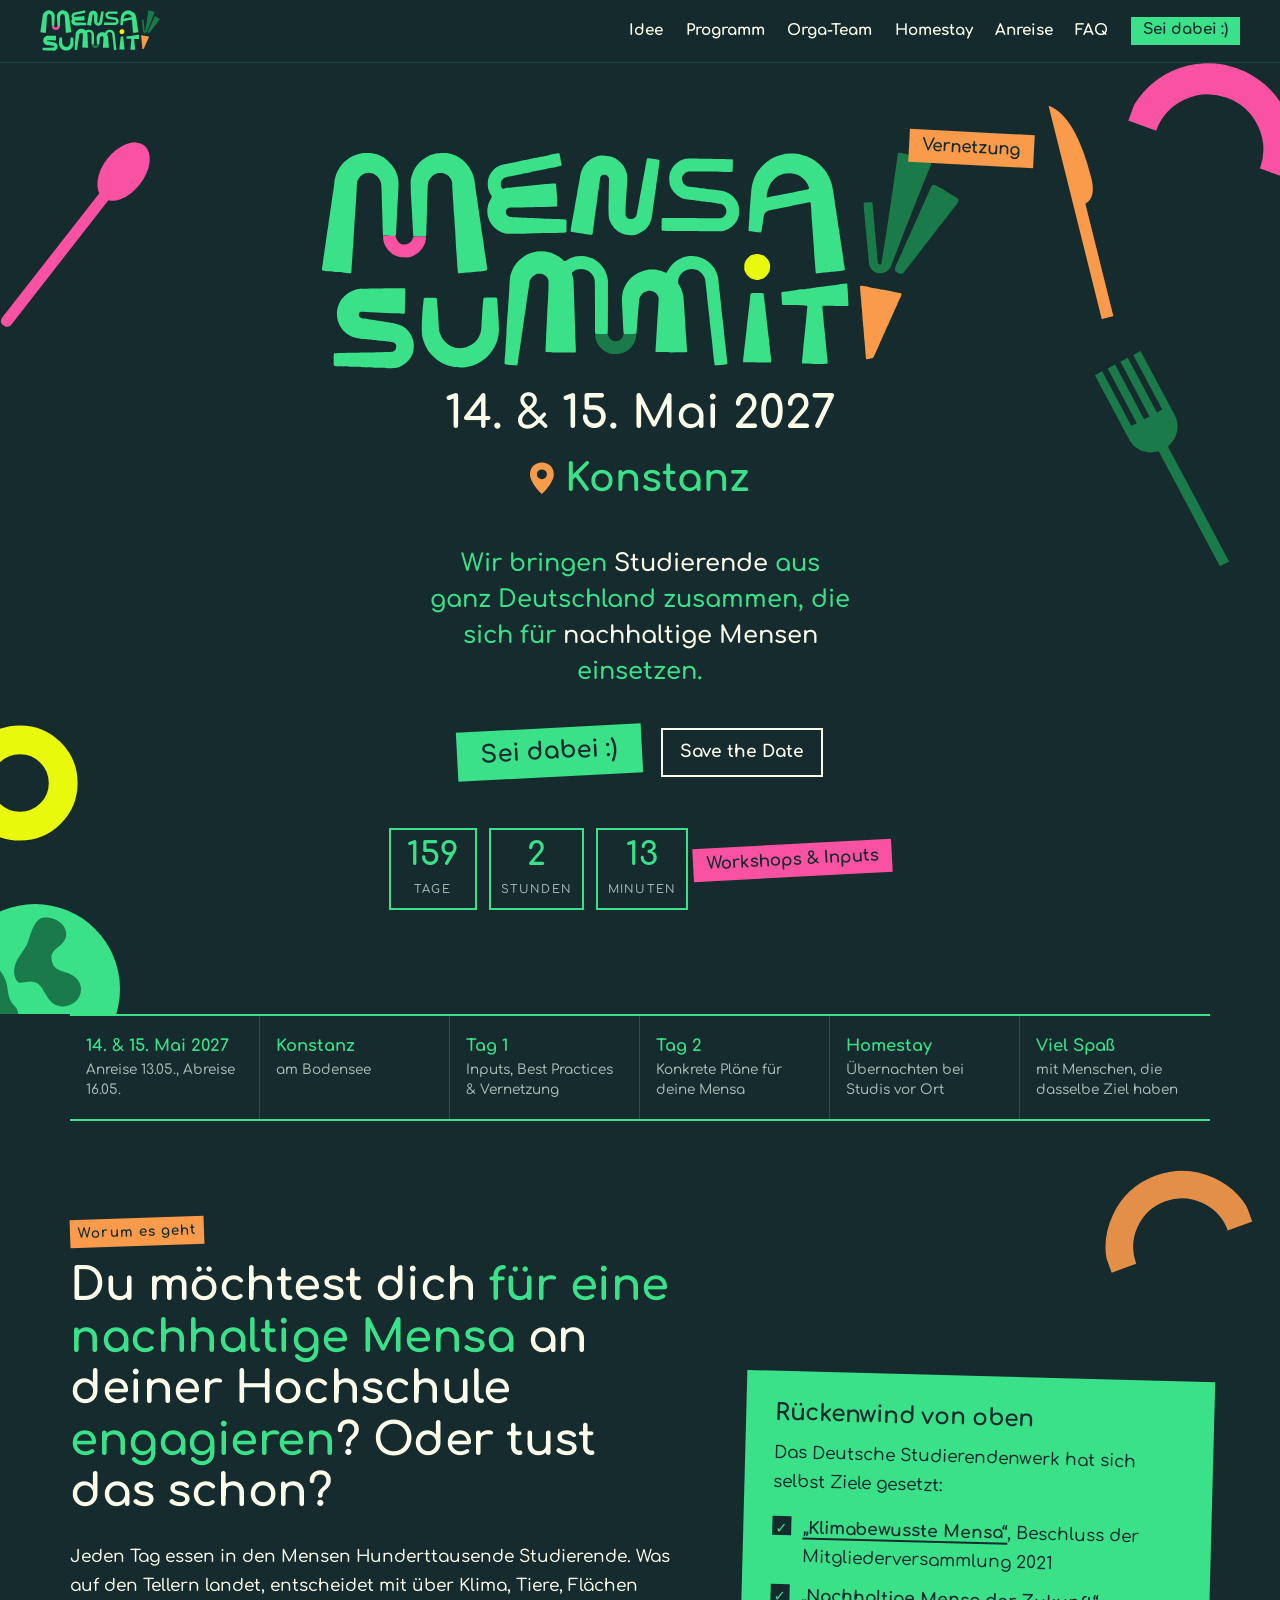
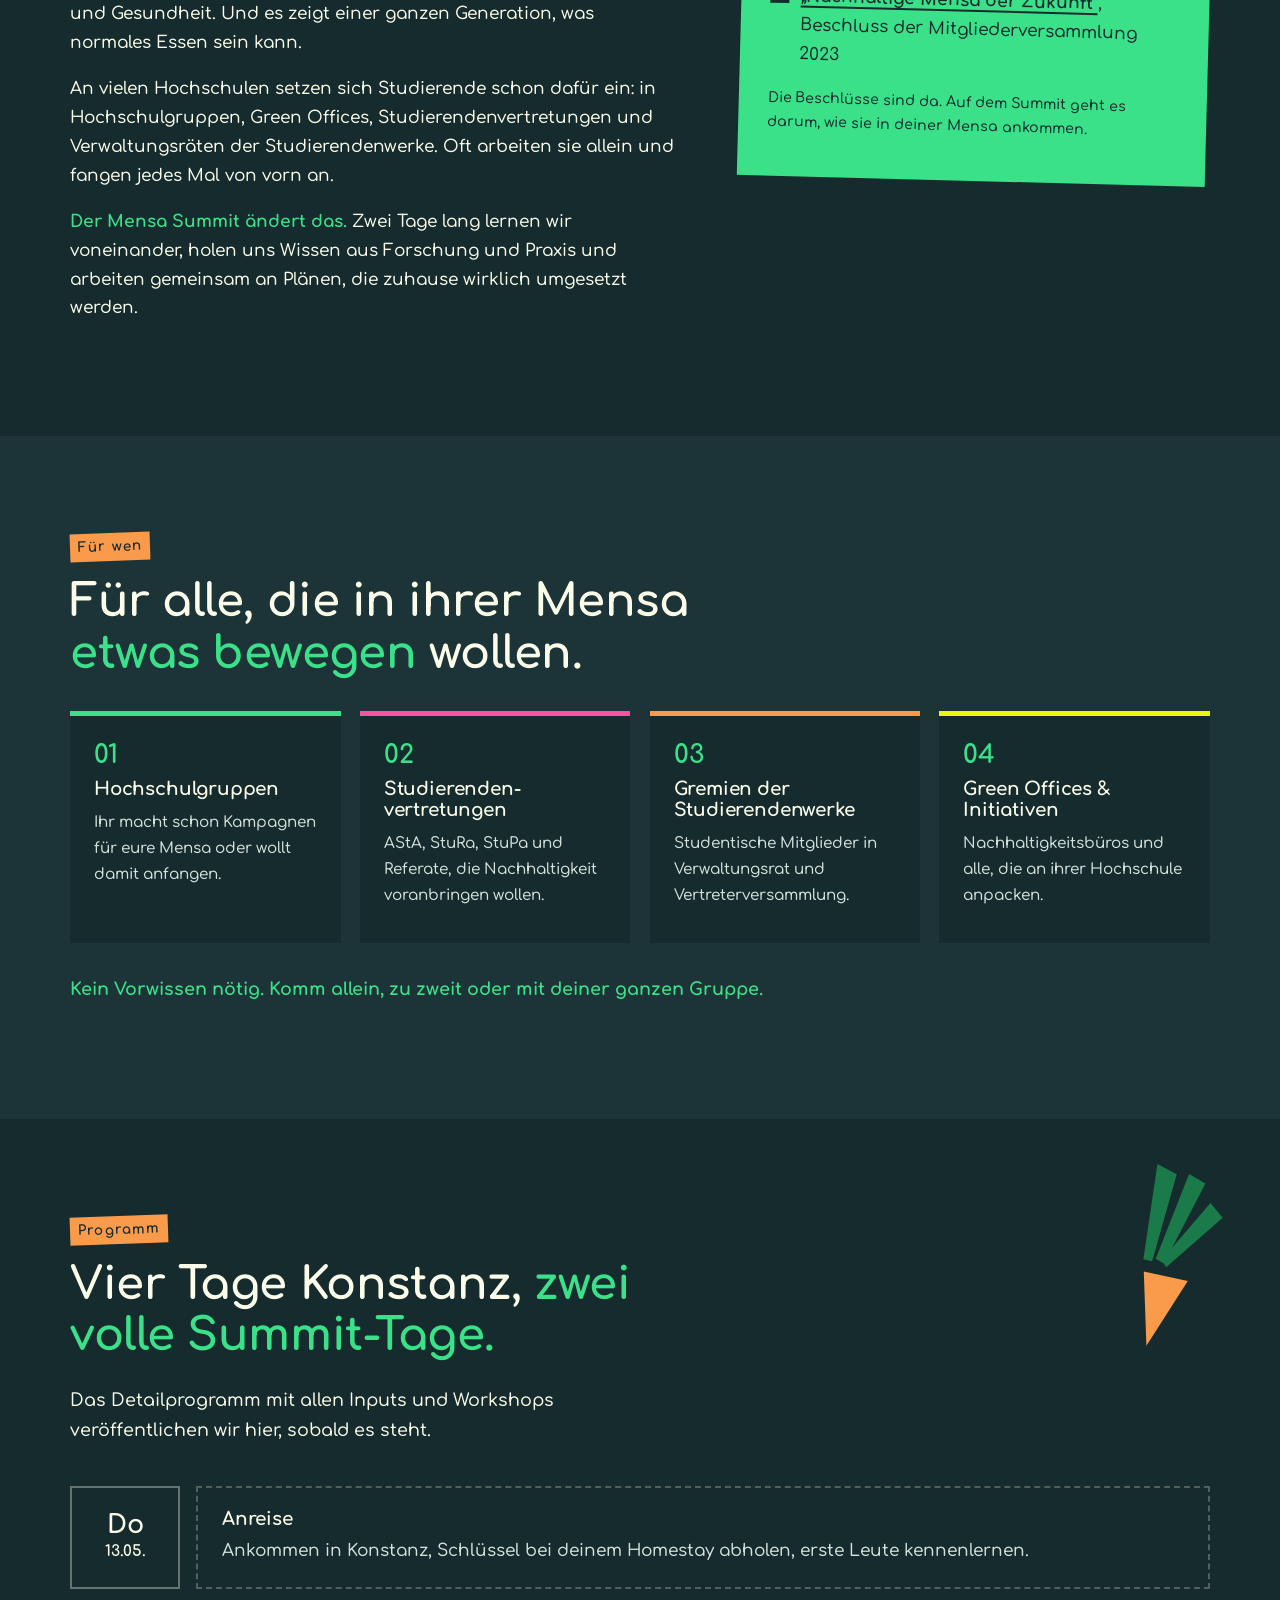
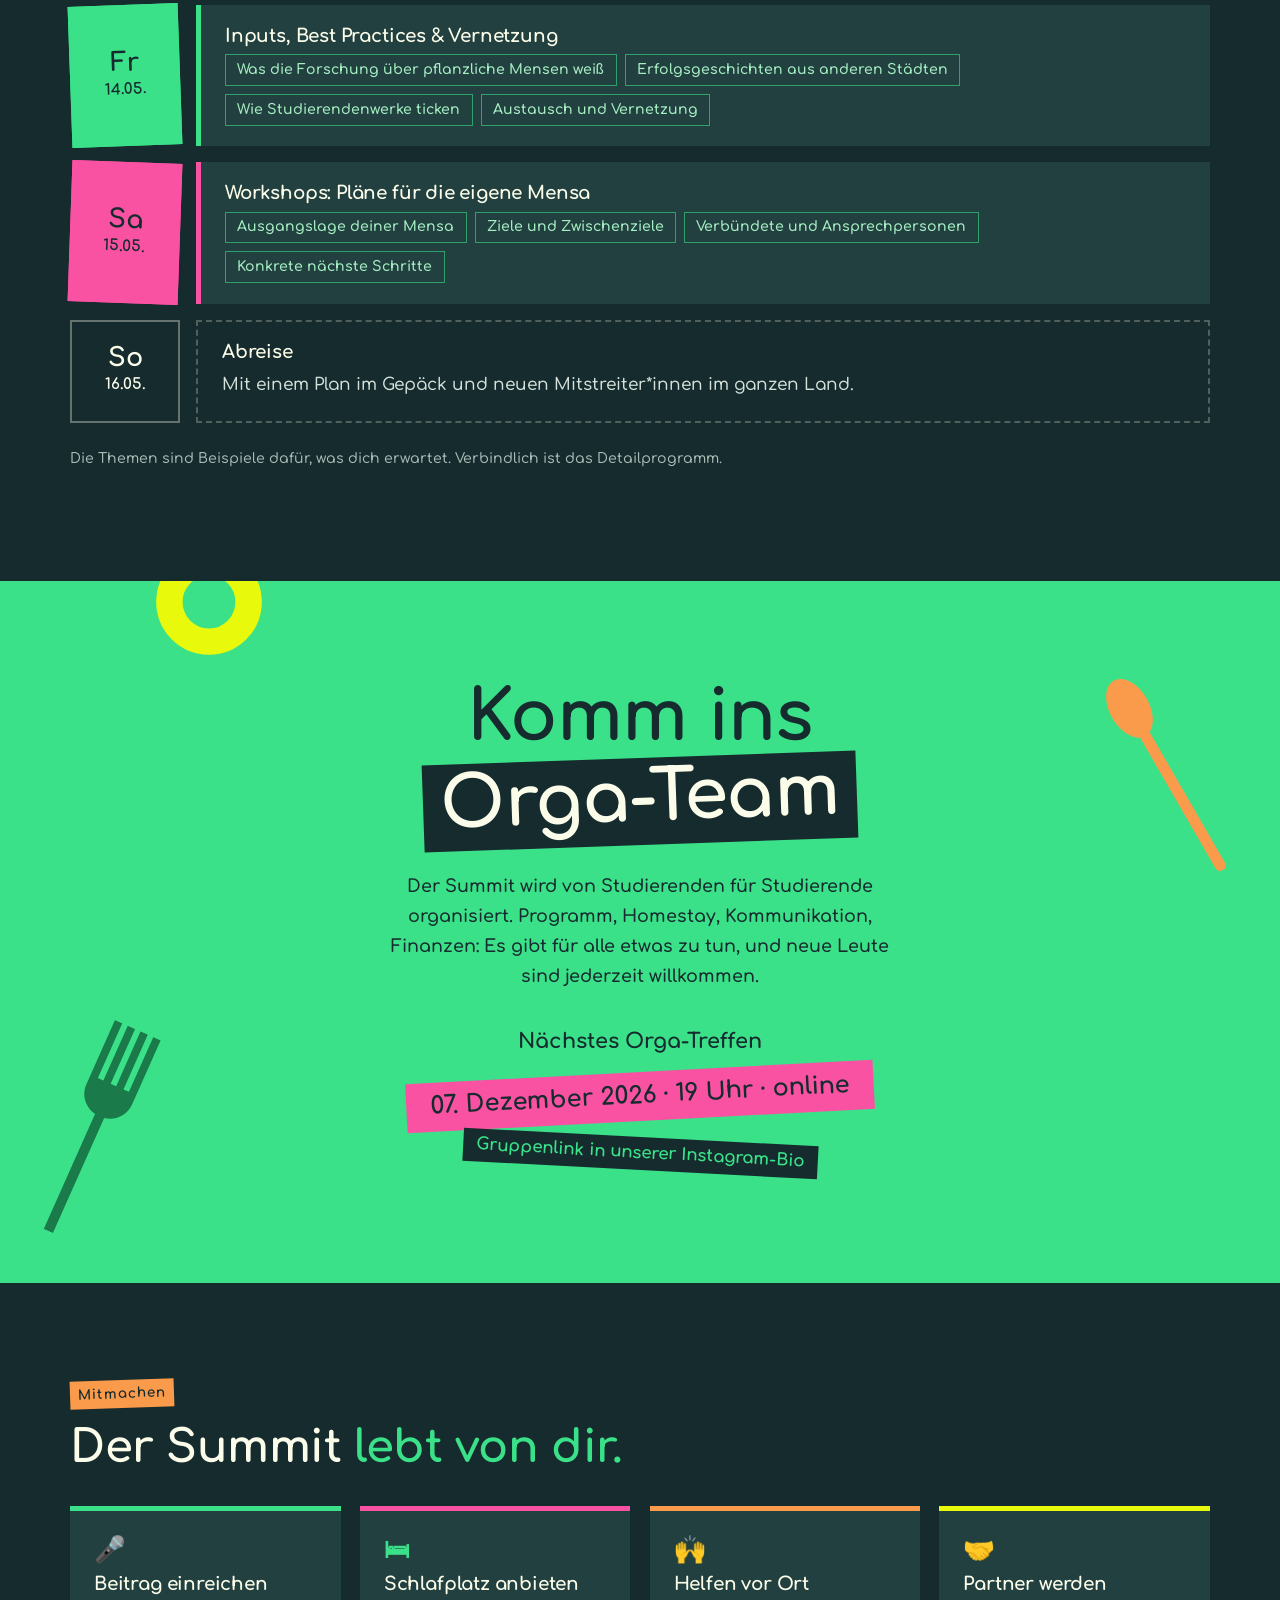
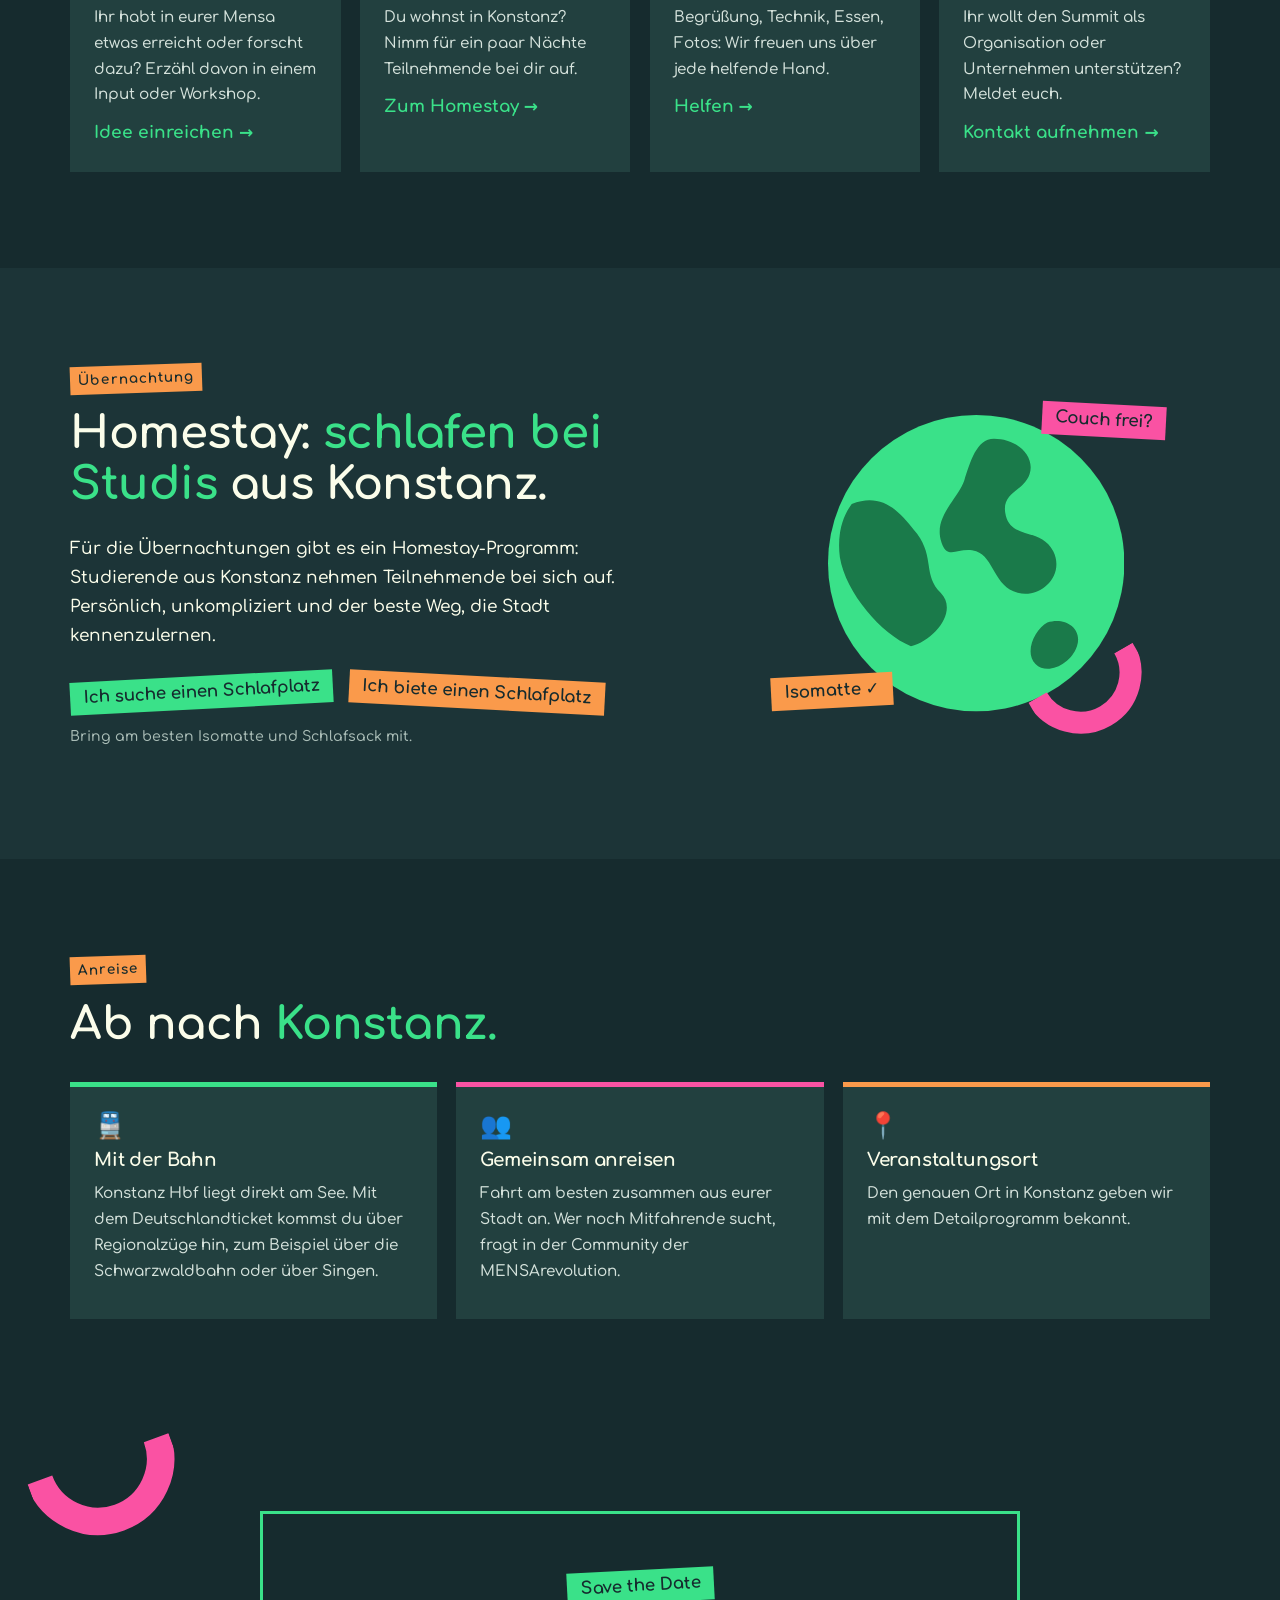
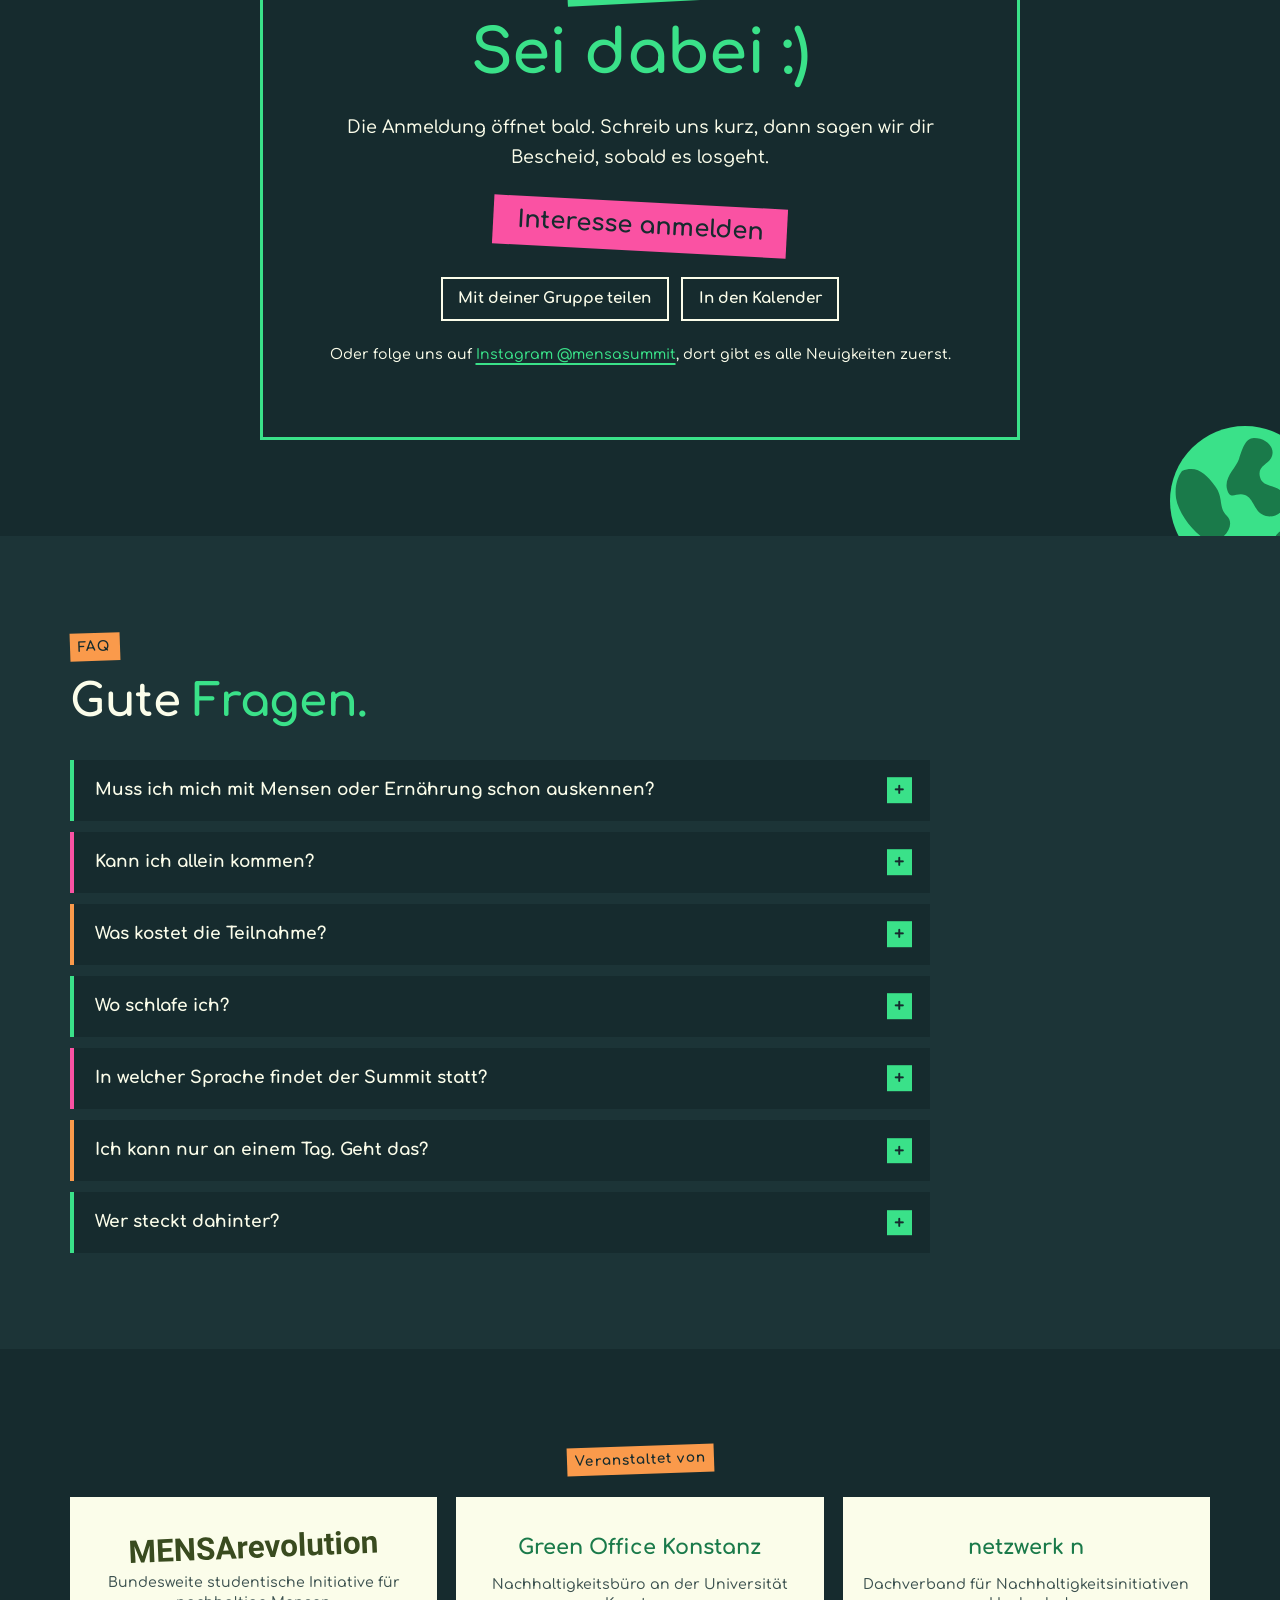
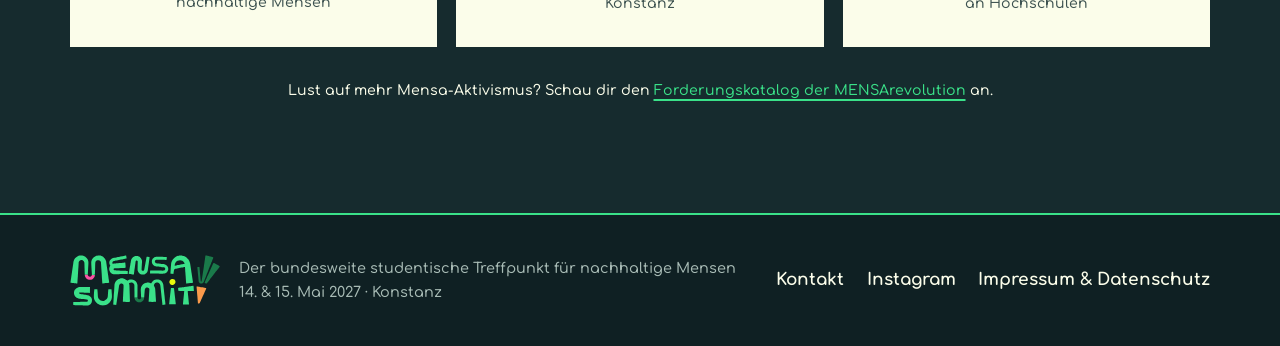
==== commit bc5d7e5e: "Vector logo, carrot icon set and web manifest; phone pass: swipe rows, bottom bar, share button Co-A" ====
--- a/index.html
+++ b/index.html
@@ -1,4 +1,4 @@
-﻿<!DOCTYPE html>
+<!DOCTYPE html>
 <html lang="de">
 <head>
   <meta charset="utf-8">
@@ -12,8 +12,10 @@
   <meta property="og:image" content="https://fburgerdev.github.io/website-mensa-summit/assets/og-image.png">
   <meta name="twitter:card" content="summary_large_image">
   <meta name="theme-color" content="#162b2e">
-  <link rel="icon" href="assets/icon.png" type="image/png">
-  <link rel="apple-touch-icon" href="assets/icon.png">
+  <link rel="icon" href="assets/icon.svg" type="image/svg+xml">
+  <link rel="icon" href="assets/icon-32.png" type="image/png" sizes="32x32">
+  <link rel="apple-touch-icon" href="assets/apple-touch-icon.png">
+  <link rel="manifest" href="manifest.webmanifest">
   <link rel="preload" href="assets/fonts/comfortaa-latin.woff2" as="font" type="font/woff2" crossorigin>
   <link rel="stylesheet" href="styles.css">
 </head>
@@ -36,7 +38,7 @@
 
 <header class="nav" id="top">
   <a class="brand" href="#top" aria-label="Mensa Summit 2027, zum Seitenanfang">
-    <img src="assets/logo-mensa-summit.png" alt="Mensa Summit" width="120" height="43">
+    <img src="assets/logo-mensa-summit.svg" alt="Mensa Summit" width="120" height="41">
   </a>
   <button class="nav-toggle" aria-expanded="false" aria-controls="nav-links" aria-label="Menü öffnen">
     <span></span><span></span><span></span>
@@ -65,7 +67,7 @@
 
     <div class="hero-inner">
       <span class="tag tag-orange tilt-r hero-tag-1">Vernetzung</span>
-      <h1 class="hero-logo"><img src="assets/logo-mensa-summit.png" alt="Mensa Summit" width="702" height="238"></h1>
+      <h1 class="hero-logo"><img src="assets/logo-mensa-summit.svg" alt="Mensa Summit" width="704" height="241"></h1>
       <p class="hero-date">14. &amp; 15. Mai 2027</p>
       <p class="hero-place"><svg class="pin" viewBox="0 0 24 32" aria-hidden="true"><path d="M12 0C5 0 0 5 0 12c0 9 12 20 12 20s12-11 12-20C24 5 19 0 12 0zm0 17a5 5 0 1 1 0-10 5 5 0 0 1 0 10z"/></svg>Konstanz</p>
       <p class="hero-lead"><span class="m">Wir bringen</span> Studierende <span class="m">aus ganz Deutschland zusammen, die sich für</span> nachhaltige Mensen <span class="m">einsetzen.</span></p>
@@ -127,6 +129,7 @@
       <article class="card"><span class="card-num">03</span><h3>Gremien der Studierenden&shy;werke</h3><p>Studentische Mitglieder in Verwaltungsrat und Vertreterversammlung.</p></article>
       <article class="card"><span class="card-num">04</span><h3>Green Offices &amp; Initiativen</h3><p>Nachhaltigkeitsbüros und alle, die an ihrer Hochschule anpacken.</p></article>
     </div>
+    <p class="swipe-hint" aria-hidden="true">Wischen für mehr →</p>
     <p class="note">Kein Vorwissen nötig. Komm allein, zu zweit oder mit deiner ganzen Gruppe.</p>
   </section>
 
@@ -224,6 +227,7 @@
         <a class="link-arrow" href="#" data-link="partners">Kontakt aufnehmen</a>
       </article>
     </div>
+    <p class="swipe-hint" aria-hidden="true">Wischen für mehr →</p>
   </section>
 
   <!-- HOMESTAY -->
@@ -269,6 +273,7 @@
         <p>Den genauen Ort in Konstanz geben wir mit dem Detailprogramm bekannt.</p>
       </article>
     </div>
+    <p class="swipe-hint" aria-hidden="true">Wischen für mehr →</p>
   </section>
 
   <!-- ANMELDEN -->
@@ -280,6 +285,10 @@
       <h2>Sei dabei :)</h2>
       <p class="lead" data-text="registrationNote">Die Anmeldung öffnet bald. Schreib uns kurz, dann sagen wir dir Bescheid, sobald es losgeht.</p>
       <a class="tag tag-pink tag-big tilt-r" href="#" data-link="registration" data-label="registrationLabel">Interesse anmelden</a>
+      <div class="signup-more">
+        <button class="btn-line" type="button" data-share>Mit deiner Gruppe teilen</button>
+        <a class="btn-line" href="assets/mensa-summit-2027.ics" download>In den Kalender</a>
+      </div>
       <p class="small">Oder folge uns auf <a href="https://www.instagram.com/mensasummit/" target="_blank" rel="noopener">Instagram @mensasummit</a>, dort gibt es alle Neuigkeiten zuerst.</p>
     </div>
   </section>
@@ -345,7 +354,7 @@
 <footer class="footer">
   <div class="footer-inner">
     <div class="footer-brand">
-      <img src="assets/logo-mensa-summit.png" alt="Mensa Summit" width="150" height="53" loading="lazy">
+      <img src="assets/logo-mensa-summit.svg" alt="Mensa Summit" width="150" height="51" loading="lazy">
       <p>Der bundesweite studentische Treffpunkt für nachhaltige Mensen<br>14. &amp; 15. Mai 2027 · Konstanz</p>
     </div>
     <div class="footer-links">
@@ -356,6 +365,15 @@
   </div>
 </footer>
 
+<!-- Phones: a bar at the bottom once the hero is out of view -->
+<div class="mobile-bar" aria-hidden="true">
+  <a class="tag tag-mint" href="#anmelden" data-link="registration" tabindex="-1">Sei dabei :)</a>
+  <button class="mobile-share" type="button" data-share tabindex="-1" aria-label="Seite teilen">
+    <svg viewBox="0 0 24 24" aria-hidden="true"><path d="M18 16a3 3 0 0 0-2.4 1.2l-6.7-3.4a3 3 0 0 0 0-1.6l6.7-3.4A3 3 0 1 0 15 7l-6.7 3.4a3 3 0 1 0 0 3.2L15 17a3 3 0 1 0 3-1z"/></svg>
+  </button>
+</div>
+<p class="toast" role="status" aria-live="polite"></p>
+
 <script src="config.js"></script>
 <script src="script.js"></script>
 </body>
--- a/styles.css
+++ b/styles.css
@@ -45,8 +45,12 @@
   color: var(--cream);
   background: var(--bg);
   -webkit-font-smoothing: antialiased;
+  -webkit-text-size-adjust: 100%;
+  text-size-adjust: 100%;
+  -webkit-tap-highlight-color: transparent;
   overflow-x: hidden;
 }
+button { font: inherit; cursor: pointer; }
 
 img { max-width: 100%; display: block; height: auto; }
 a { color: var(--mint); text-decoration-thickness: 2px; text-underline-offset: 4px; }
@@ -91,6 +95,7 @@
 
 .btn-line {
   display: inline-block;
+  background: transparent;
   padding: .45em 1em .5em;
   border: 2px solid var(--cream);
   color: var(--cream);
@@ -387,6 +392,74 @@
 .legal h1 { font-size: 2.3rem; color: var(--mint); }
 .legal h2 { font-size: 1.3rem; margin-top: 2rem; }
 
+/* ---------- Signup extras ---------- */
+.signup-more { display: flex; flex-wrap: wrap; gap: .8rem; justify-content: center; margin-bottom: 1.4rem; }
+.signup-more .btn-line { font-size: .95rem; }
+
+/* ---------- Mobile bottom bar & toast ---------- */
+.mobile-bar { display: none; }
+.toast {
+  position: fixed; left: 50%; bottom: calc(5.5rem + env(safe-area-inset-bottom)); z-index: 70;
+  transform: translate(-50%, 20px); opacity: 0; pointer-events: none;
+  margin: 0; padding: .6em 1.1em; background: var(--cream); color: var(--bg); font-weight: 700; font-size: .95rem;
+  transition: opacity .2s, transform .2s;
+}
+.toast.show { opacity: 1; transform: translate(-50%, 0); }
+
+/* ---------- Phones ---------- */
+@media (max-width: 760px) {
+  body { font-size: 16px; }
+  .section { padding-top: 3.2rem; padding-bottom: 3.2rem; }
+  h2 { font-size: clamp(1.65rem, 7.4vw, 2.2rem); }
+  .hero { padding-top: 2rem; padding-bottom: 3rem; }
+  .hero-logo { max-width: 92%; }
+  .hero-lead { font-size: 1.12rem; }
+  .hero-cta { gap: .9rem; margin-bottom: 1.8rem; }
+  .countdown > div { min-width: 78px; }
+  .countdown span { font-size: 1.7rem; }
+  .tag, .btn-line { min-height: 44px; display: inline-flex; align-items: center; justify-content: center; }
+  .tag-big { min-height: 52px; }
+
+  /* Swipe rows instead of long stacks of cards */
+  .cards {
+    display: flex; gap: .9rem;
+    overflow-x: auto; scroll-snap-type: x mandatory; overscroll-behavior-x: contain;
+    margin-left: calc(-1 * var(--pad)); margin-right: calc(-1 * var(--pad));
+    padding: 0 var(--pad) .9rem; scroll-padding: 0 var(--pad);
+    scrollbar-width: none;
+  }
+  .cards::-webkit-scrollbar { display: none; }
+  .cards .card { flex: 0 0 78%; scroll-snap-align: start; }
+  .cards .card:hover { transform: none; }
+  .section .swipe-hint { display: block; font-size: .8rem; color: var(--muted); margin-top: .2rem; }
+
+  .panel-mint { transform: none; }
+  .timeline { margin-top: 1.8rem; }
+  .tl-date { align-self: start; padding: .8rem .3rem; }
+  .tl-mint .tl-date, .tl-pink .tl-date { transform: none; }
+  .chips li { font-size: .8rem; }
+  .faq summary { padding: 1rem 3rem 1rem 1.1rem; }
+  .footer { padding-bottom: calc(6rem + env(safe-area-inset-bottom)); }
+  .footer-brand p { font-size: .85rem; }
+
+  .mobile-bar {
+    display: flex; gap: .6rem; align-items: center;
+    position: fixed; left: 0; right: 0; bottom: 0; z-index: 60;
+    padding: .7rem 1rem calc(.7rem + env(safe-area-inset-bottom));
+    background: rgba(22, 43, 46, .96); backdrop-filter: blur(8px);
+    border-top: 2px solid var(--mint);
+    transform: translateY(110%); transition: transform .25s ease;
+  }
+  .mobile-bar.show { transform: none; }
+  .mobile-bar .tag { flex: 1; font-size: 1.1rem; }
+  .mobile-share {
+    flex: 0 0 52px; height: 48px; border: 2px solid var(--mint); background: transparent;
+    display: grid; place-items: center; padding: 0;
+  }
+  .mobile-share svg { width: 22px; height: 22px; fill: var(--mint); }
+}
+.swipe-hint { display: none; }
+
 /* ---------- Reveal ---------- */
 .reveal { opacity: 0; transform: translateY(18px); transition: opacity .6s ease, transform .6s ease; }
 .reveal.in { opacity: 1; transform: none; }
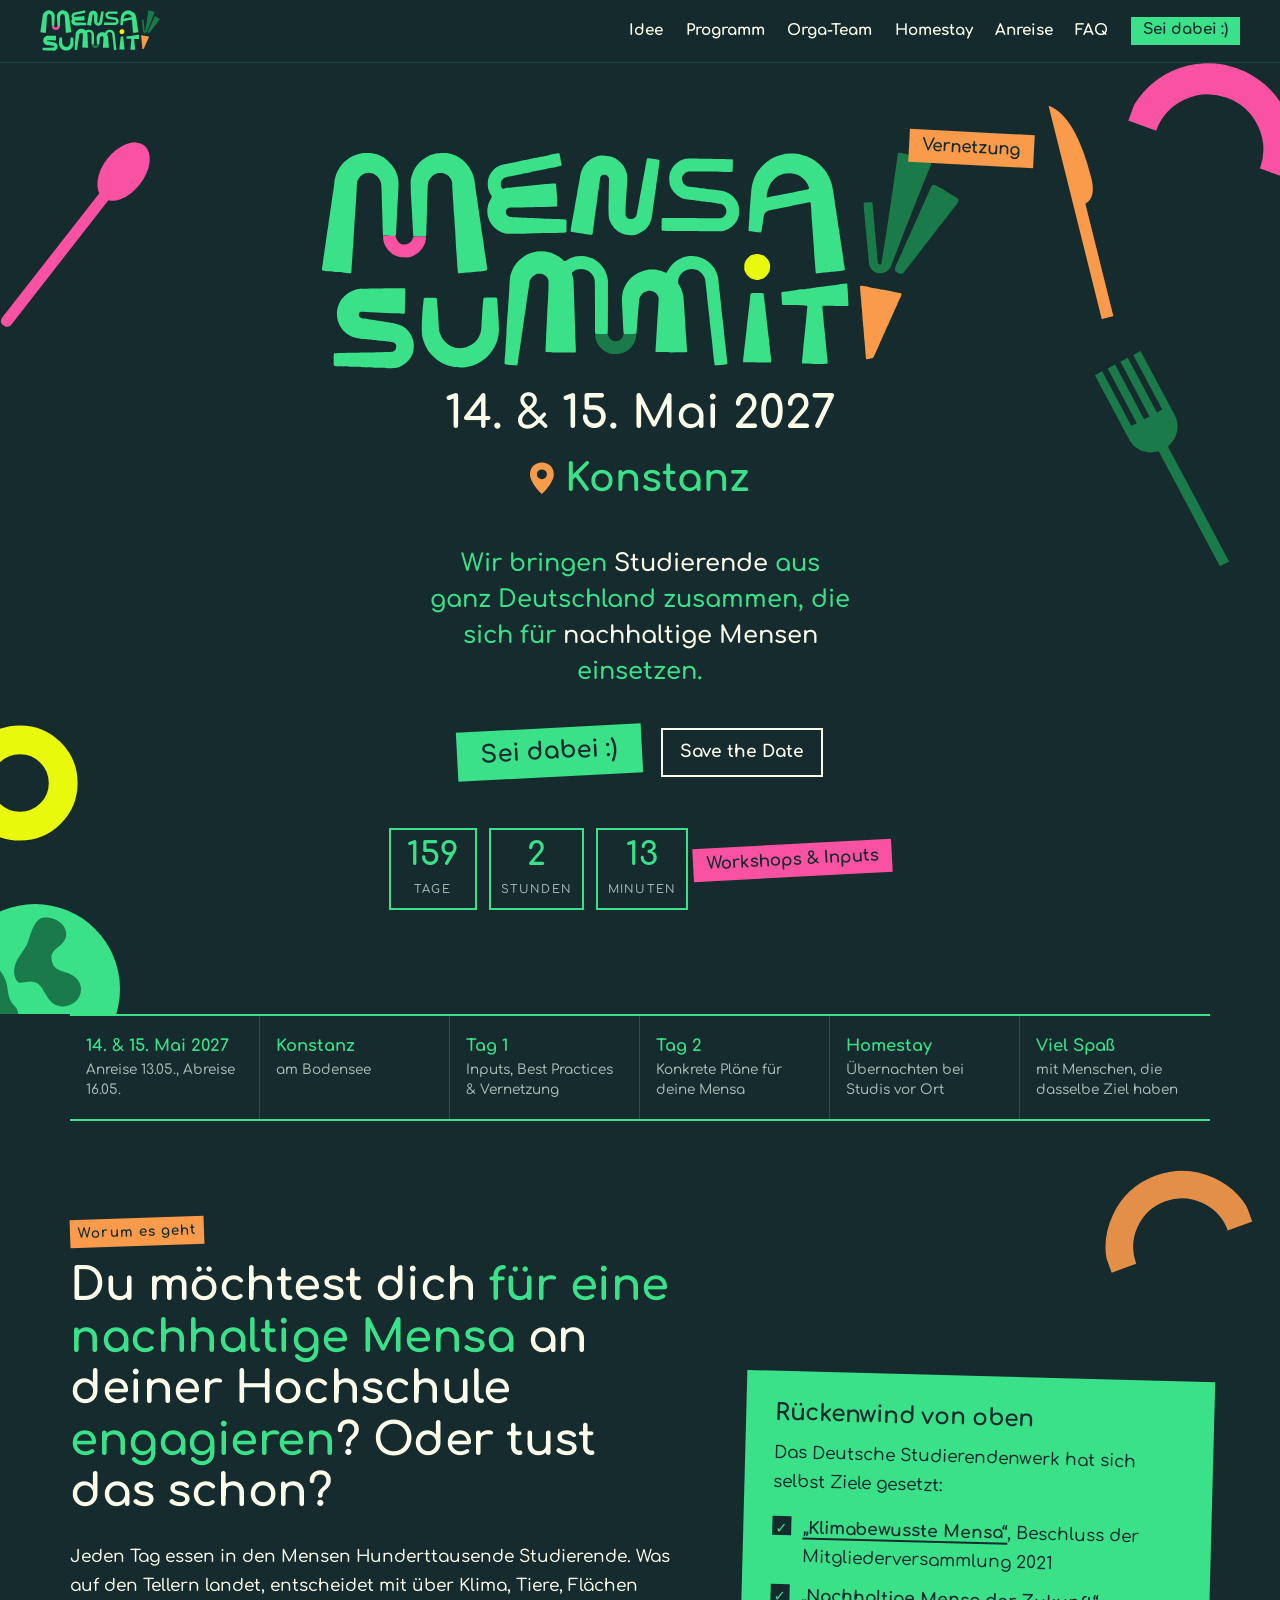
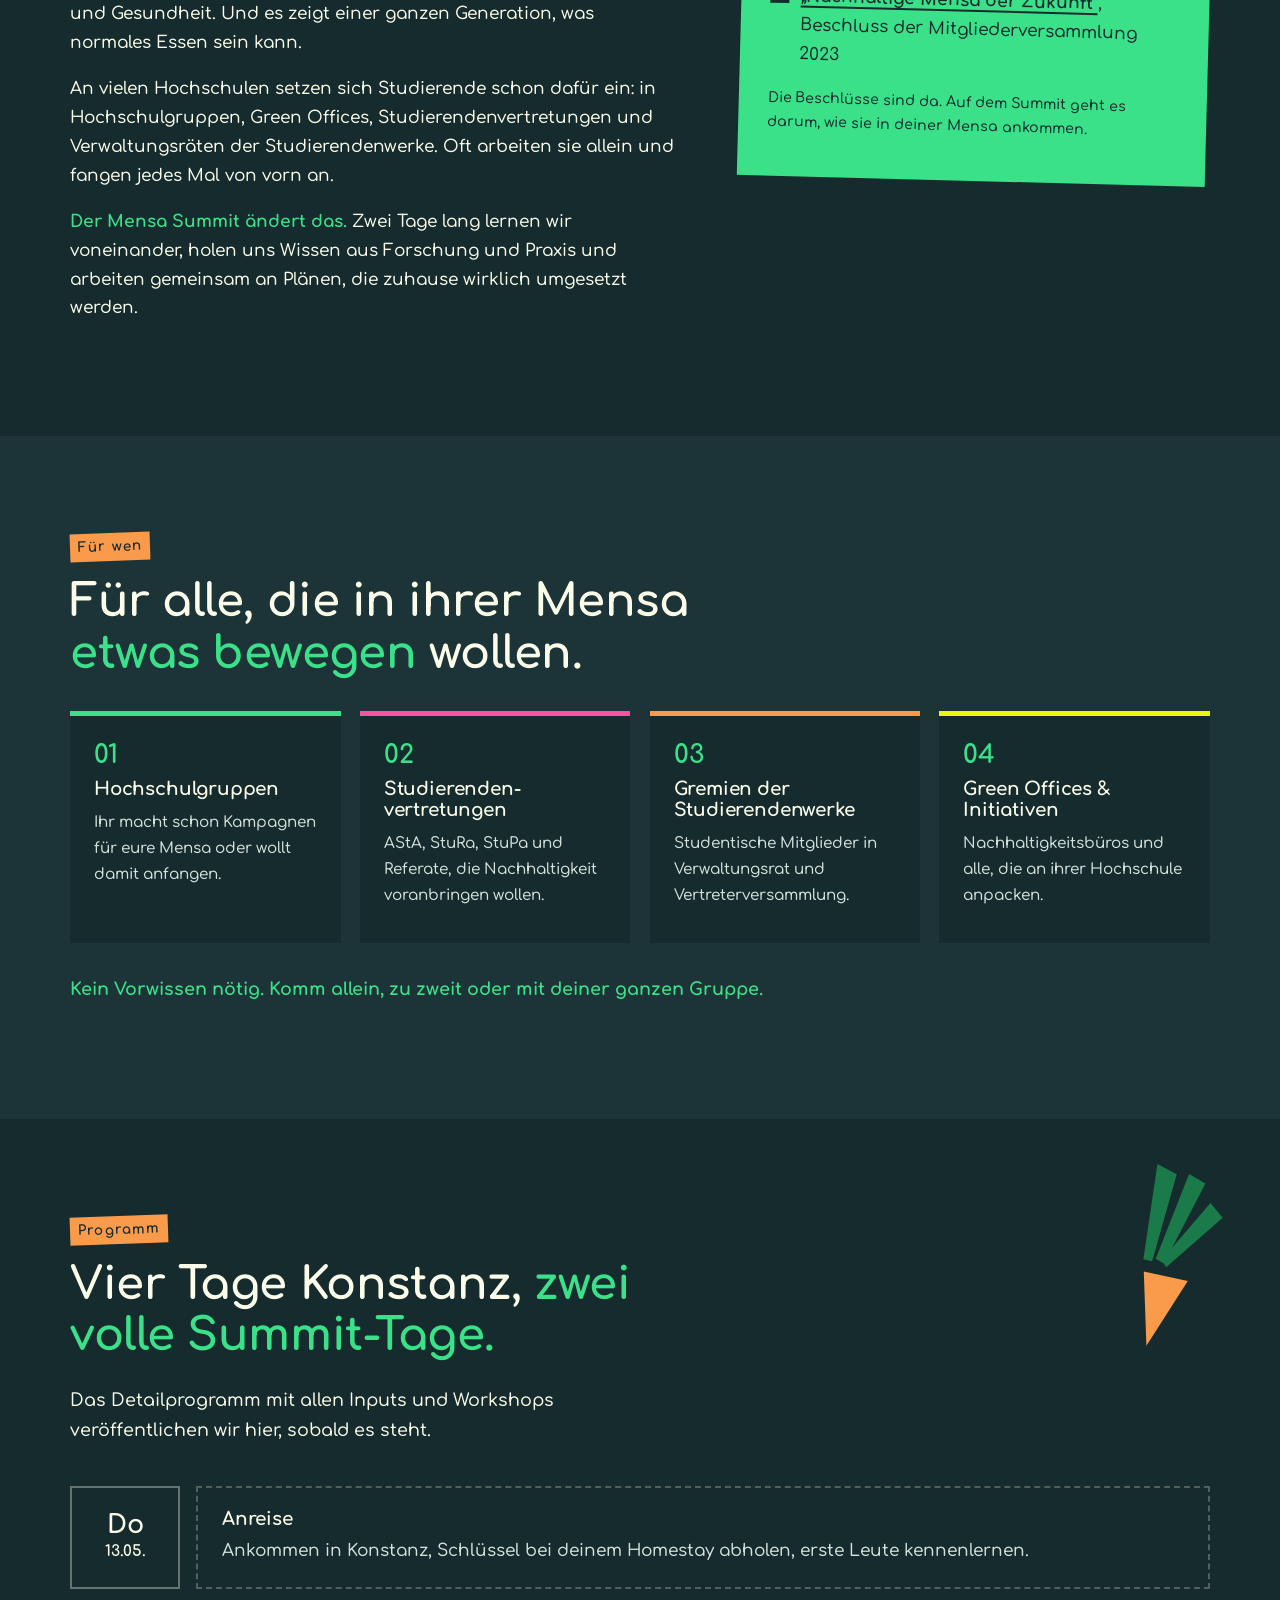
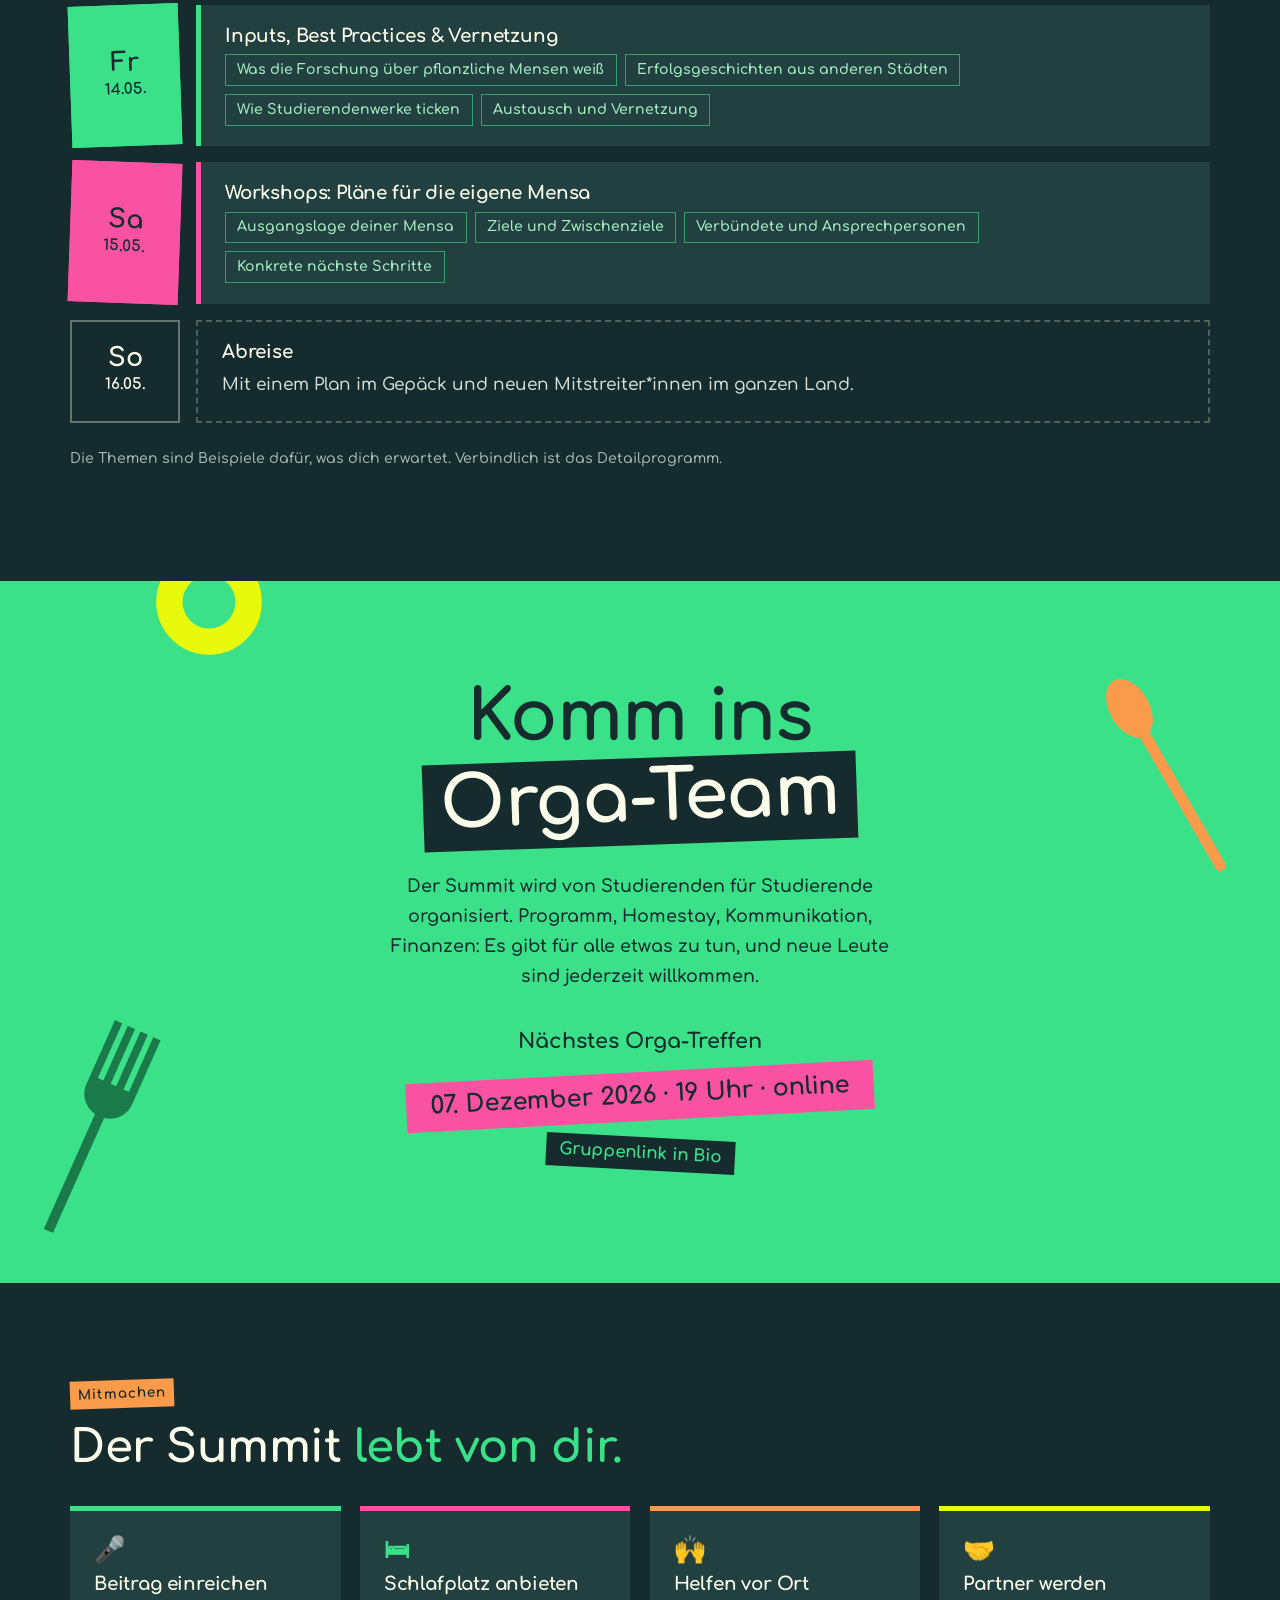
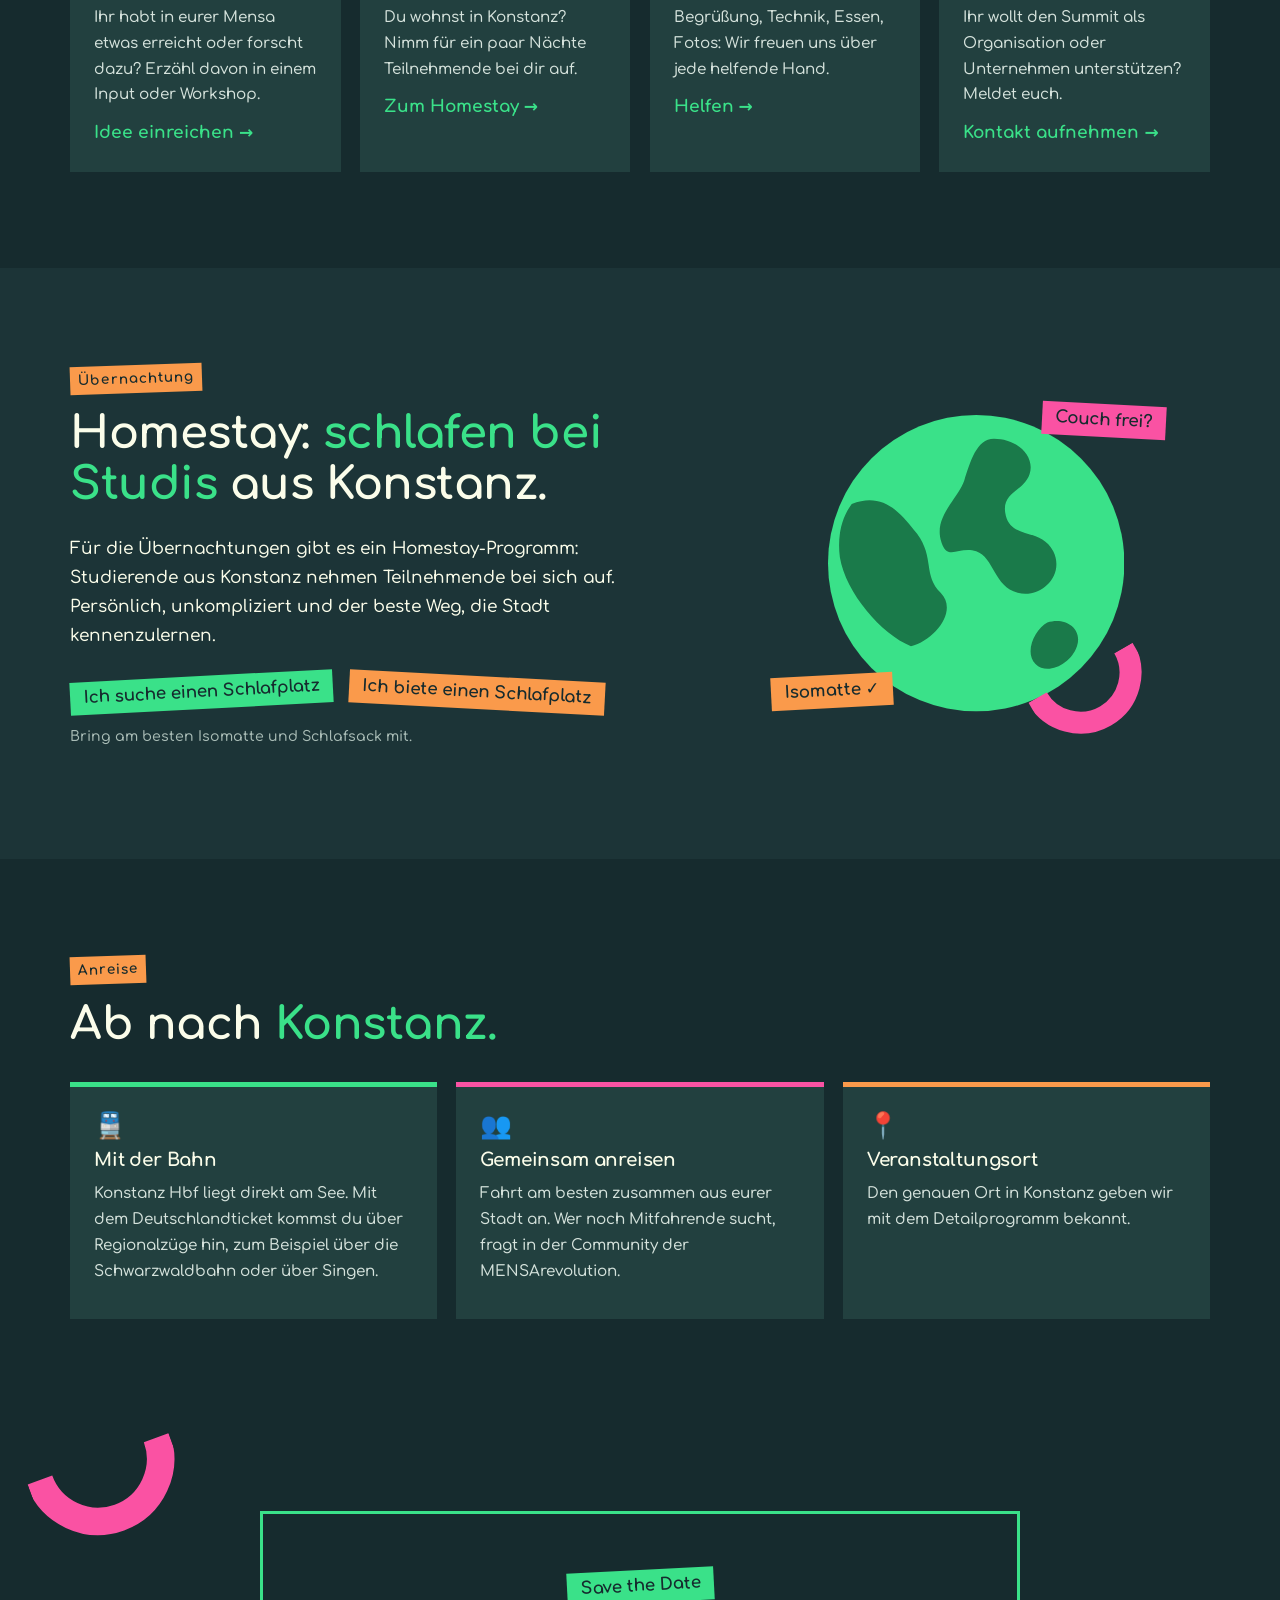
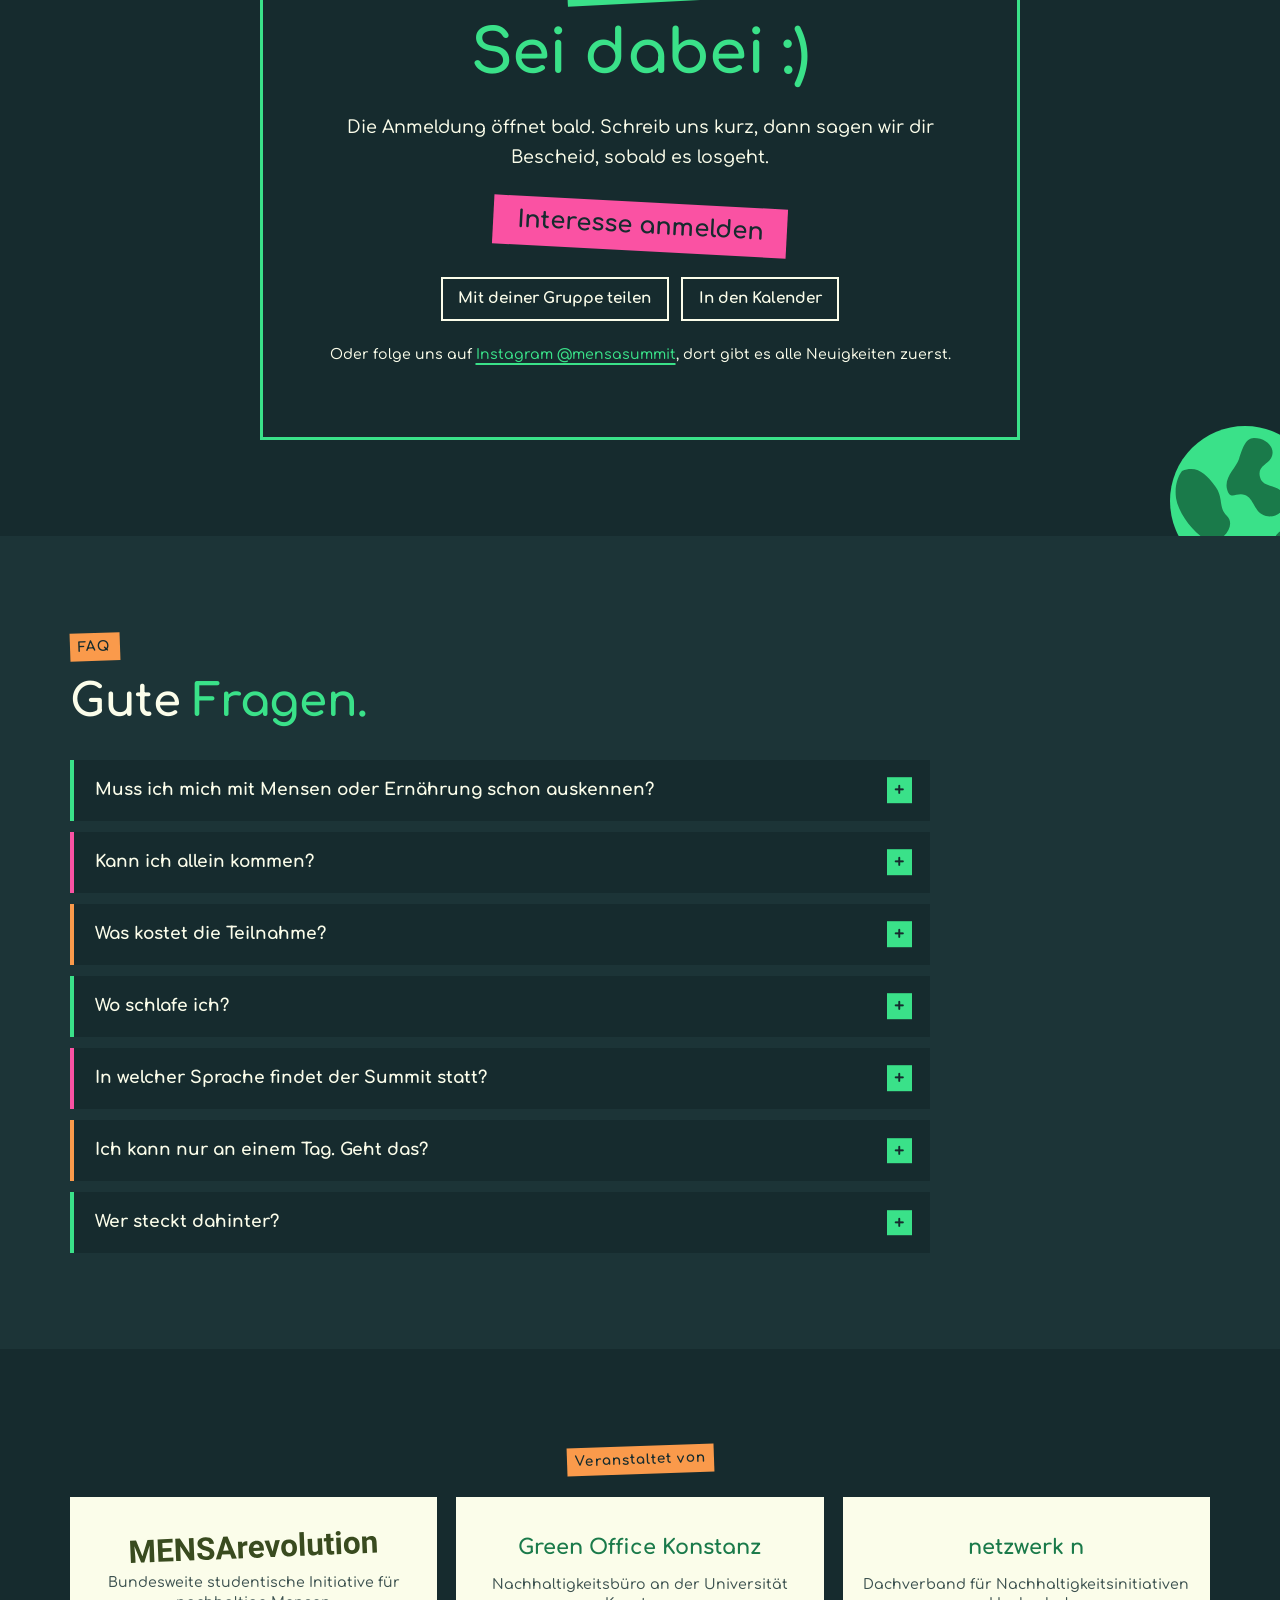
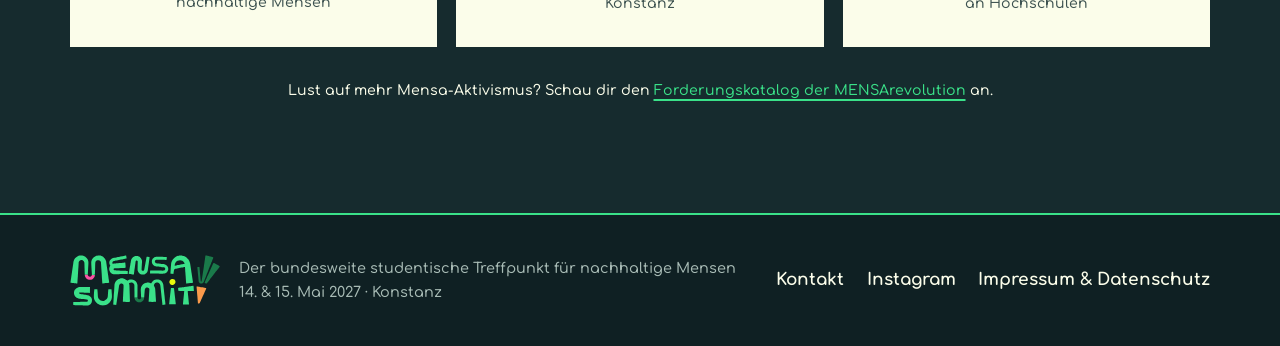
==== commit 3f72ee92: "Phones: orga labels on one line, smaller homestay art Co-Authored-By: Claude Opus 5.5 <noreply@anthr" ====
--- a/index.html
+++ b/index.html
@@ -193,7 +193,7 @@
       <p class="orga-lead">Der Summit wird von Studierenden für Studierende organisiert. Programm, Homestay, Kommunikation, Finanzen: Es gibt für alle etwas zu tun, und neue Leute sind jederzeit willkommen.</p>
       <p class="orga-next">Nächstes Orga-Treffen</p>
       <p class="tag tag-pink tag-big tilt-l" data-orga-meeting>07. Dezember 2026 · 19 Uhr · online</p>
-      <p><a class="tag tag-dark tilt-r" href="https://www.instagram.com/mensasummit/" target="_blank" rel="noopener">Gruppenlink in unserer Instagram-Bio</a></p>
+      <p><a class="tag tag-dark tilt-r" href="https://www.instagram.com/mensasummit/" target="_blank" rel="noopener">Gruppenlink in Bio</a></p>
     </div>
   </section>
 
--- a/styles.css
+++ b/styles.css
@@ -434,6 +434,8 @@
   .section .swipe-hint { display: block; font-size: .8rem; color: var(--muted); margin-top: .2rem; }
 
   .panel-mint { transform: none; }
+  .orga .tag-big { font-size: 1.02rem; padding: .4em .7em; }
+  .homestay-art { max-width: 230px; }
   .timeline { margin-top: 1.8rem; }
   .tl-date { align-self: start; padding: .8rem .3rem; }
   .tl-mint .tl-date, .tl-pink .tl-date { transform: none; }
